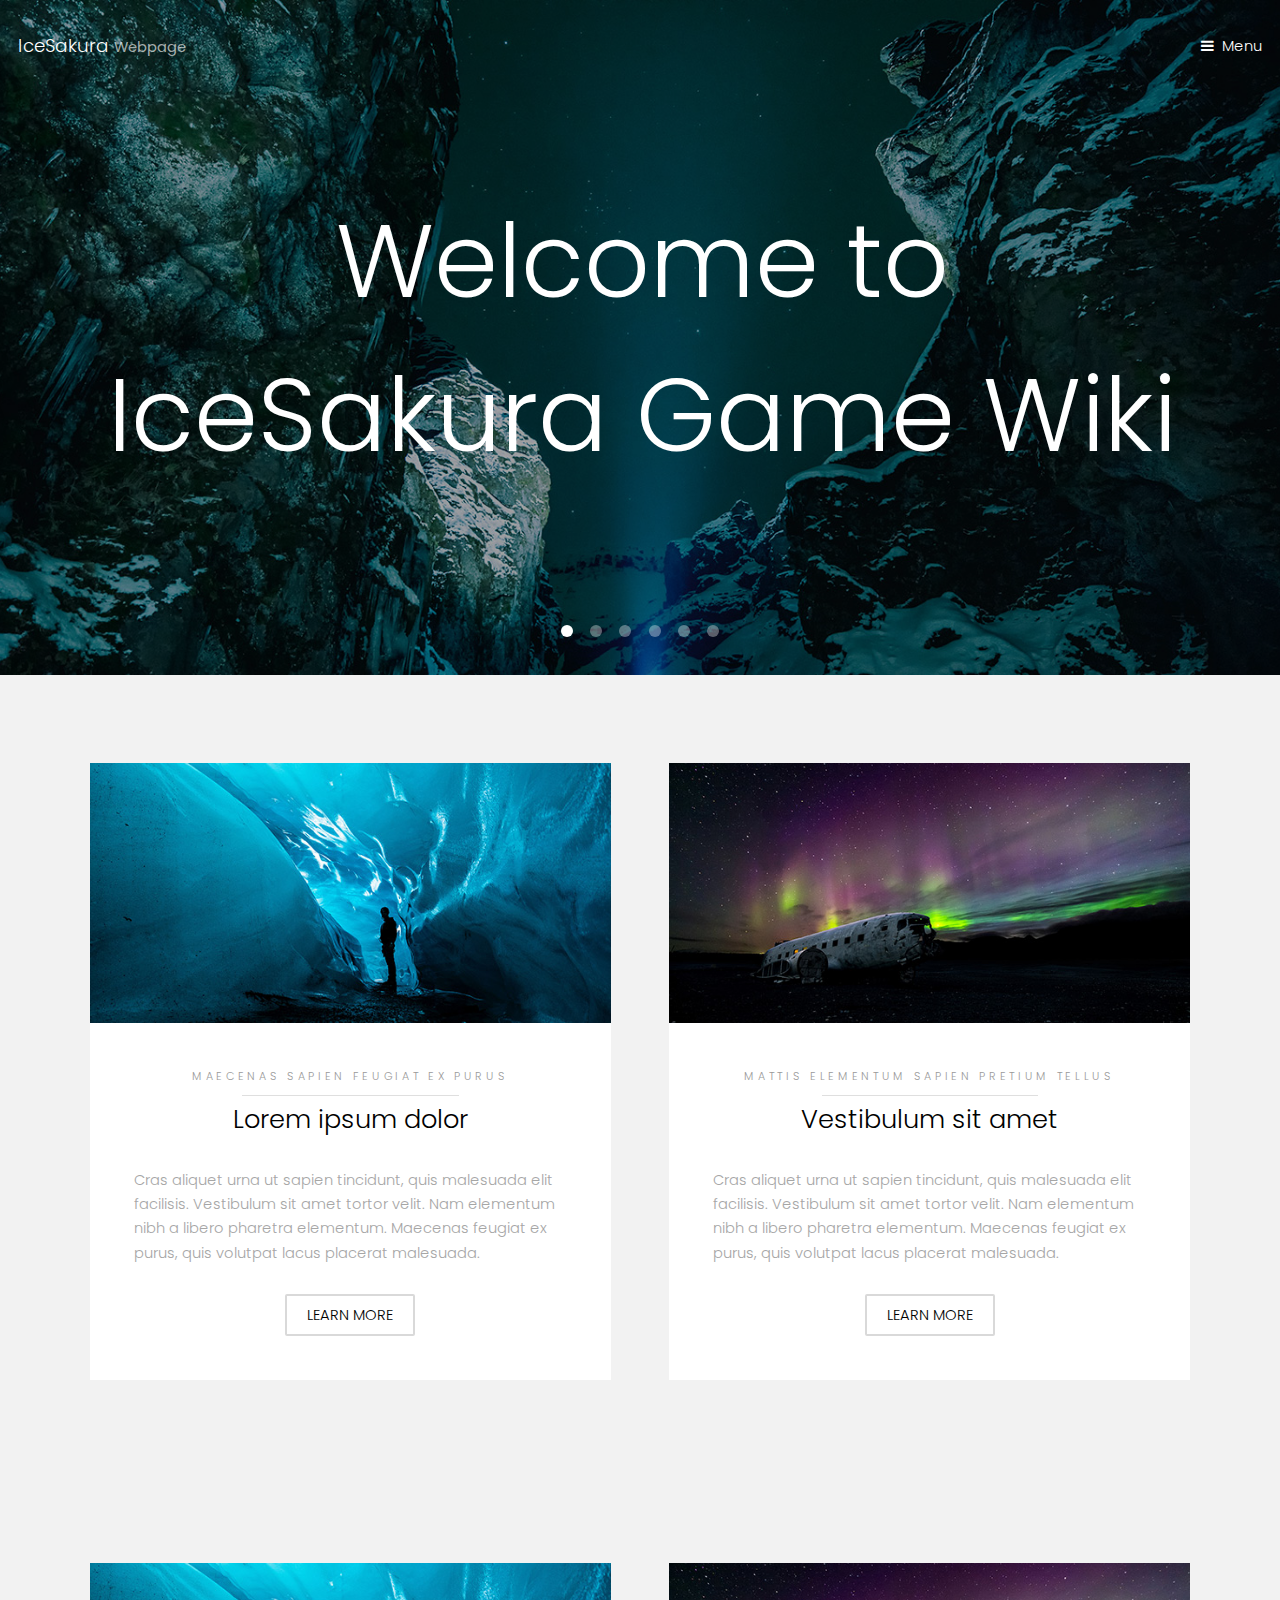
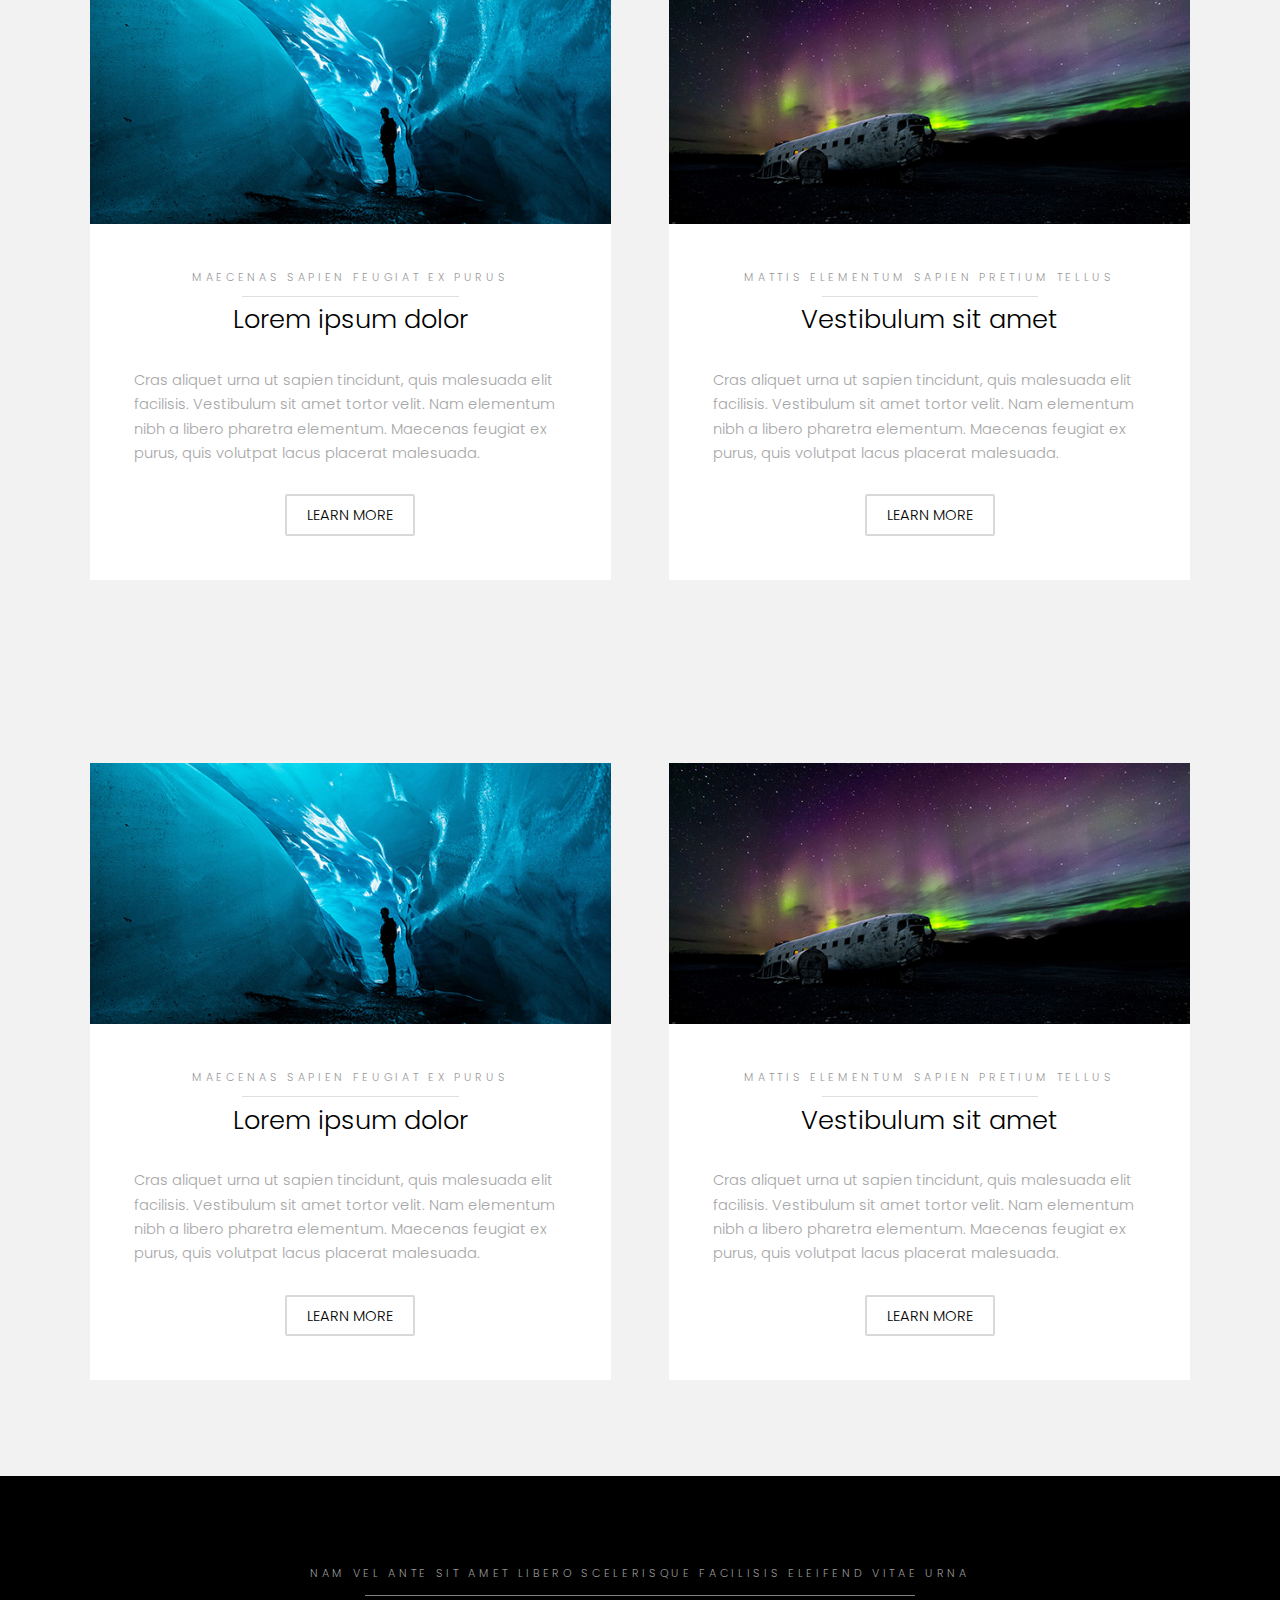
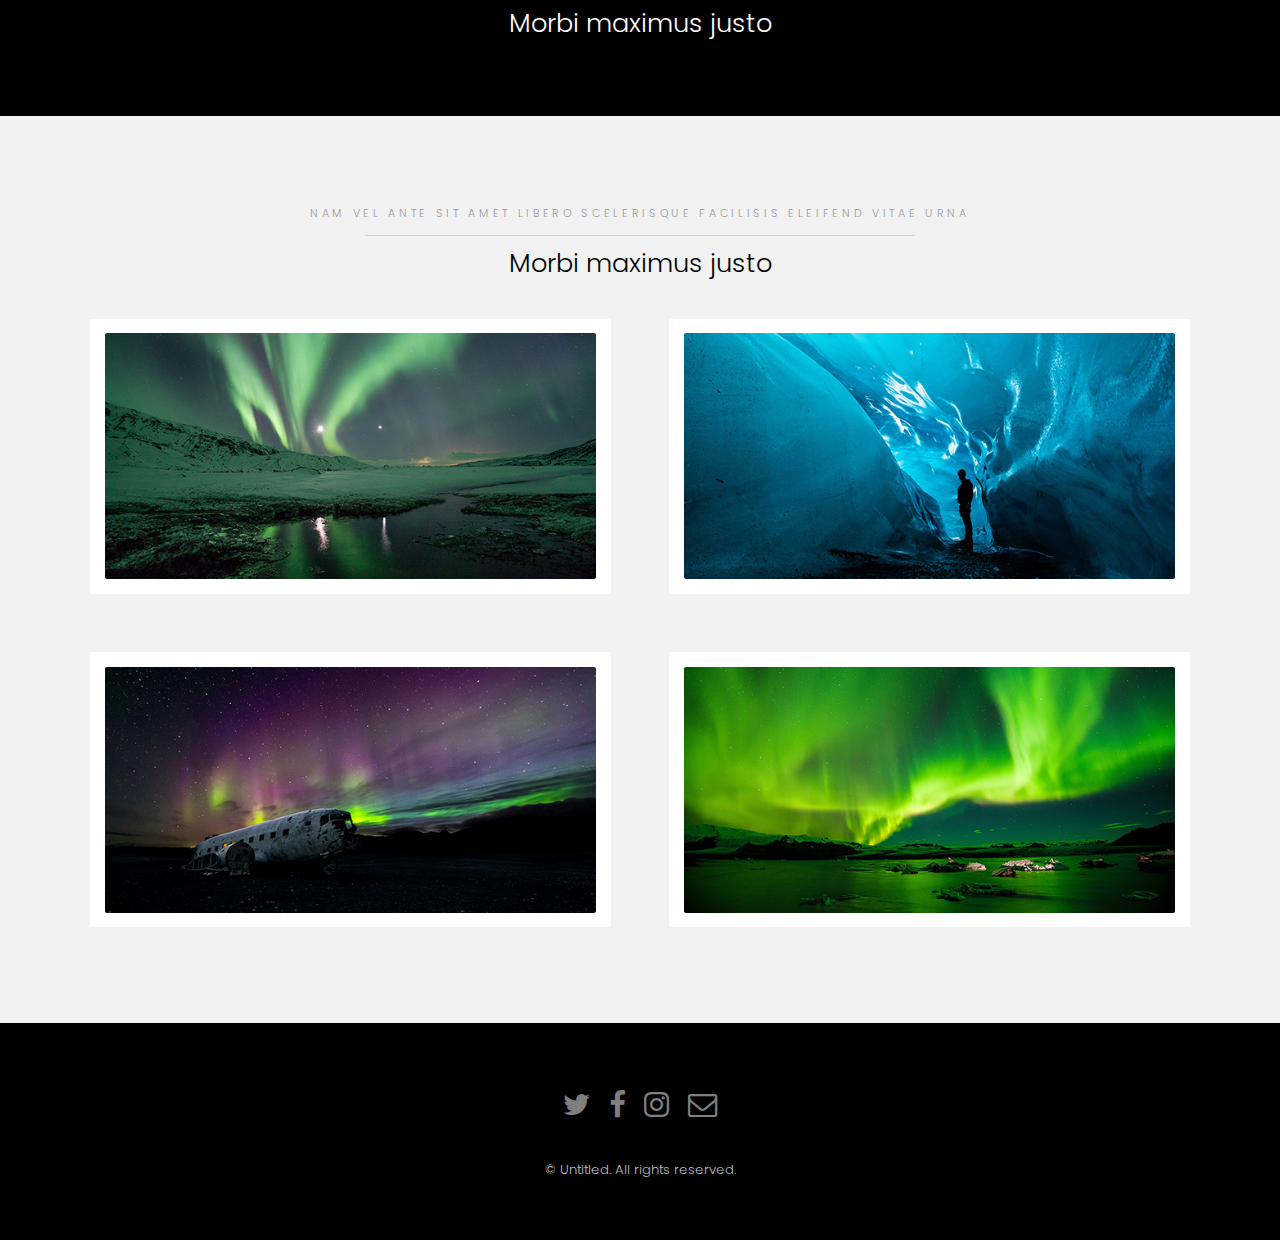
==== index.html @ 9ffe0058 "Add files via upload" ====
<!DOCTYPE HTML>
<!--
	Hielo by TEMPLATED
	templated.co @templatedco
	Released for free under the Creative Commons Attribution 3.0 license (templated.co/license)
-->
<html>
	<head>
		<title>IceSakura Webpage</title>
		<meta charset="utf-8" />
		<meta name="viewport" content="width=device-width, initial-scale=1" />
		<link rel="stylesheet" href="assets/css/main.css" />
	</head>
	<body>

		<!-- Header -->
			<header id="header" class="alt">
				<div class="logo"><a href="index.html">IceSakura <span>Webpage</span></a></div>
				<a href="#menu">Menu</a>
			</header>

		<!-- Nav -->
			<nav id="menu">
				<ul class="links">
					<li><a href="index.html">Home</a></li>
					<li><a href="generic.html">Generic</a></li>
					<li><a href="elements.html">Elements</a></li>
				</ul>
			</nav>

		<!-- Banner -->
			<section class="banner full">
				<article>
					<img src="images/slide01.jpg" alt="" />
					<div class="inner">
						<header>
							<!-- <p>A free responsive web site template by <a href="https://templated.co">TEMPLATED</a></p> -->
							<h2>Welcome to </br>IceSakura Game Wiki</h2>
						</header>
					</div>
				</article>

				<article>
					<img src="images/slide01.jpg" alt="" />
					<div class="inner">
						<header>
							<!-- <p>A free responsive web site template by <a href="https://templated.co">TEMPLATED</a></p> -->
							<h2>Welcome to </br>IceSakura Game Wiki</h2>
						</header>
					</div>
				</article>
				
				<article>
					<img src="images/slide02.jpg" alt="" />
					<div class="inner">
						<header>
							<!-- <p>A free responsive web site template by <a href="https://templated.co">TEMPLATED</a></p> -->
							<h2>Welcome to </br>IceSakura Game Wiki</h2>
						</header>
					</div>
				</article>
				<article>
					<img src="images/slide03.jpg"  alt="" />
					<div class="inner">
						<header>
							<!-- <p>A free responsive web site template by <a href="https://templated.co">TEMPLATED</a></p> -->
							<h2>Welcome to </br>IceSakura Game Wiki</h2>
						</header>
					</div>
				</article>
				<article>
					<img src="images/slide04.jpg"  alt="" />
					<div class="inner">
						<header>
							<!-- <p>A free responsive web site template by <a href="https://templated.co">TEMPLATED</a></p> -->
							<h2>Welcome to </br>IceSakura Game Wiki</h2>
						</header>
					</div>
				</article>
				<article>
					<img src="images/slide05.jpg"  alt="" />
					<div class="inner">
						<header>
							<!-- <p>A free responsive web site template by <a href="https://templated.co">TEMPLATED</a></p> -->
							<h2>Welcome to </br>IceSakura Game Wiki</h2>
						</header>
					</div>
				</article>
			</section>

		<!-- One -->
			<section id="one" class="wrapper style2">
				<div class="inner">
					<div class="grid-style">

						<div>
							<div class="box">
								<div class="image fit">
									<img src="images/pic02.jpg" alt="" />
								</div>
								<div class="content">
									<header class="align-center">
										<p>maecenas sapien feugiat ex purus</p>
										<h2>Lorem ipsum dolor</h2>
									</header>
									<p> Cras aliquet urna ut sapien tincidunt, quis malesuada elit facilisis. Vestibulum sit amet tortor velit. Nam elementum nibh a libero pharetra elementum. Maecenas feugiat ex purus, quis volutpat lacus placerat malesuada.</p>
									<footer class="align-center">
										<a href="#" class="button alt">Learn More</a>
									</footer>
								</div>
							</div>
						</div>

						<div>
							<div class="box">
								<div class="image fit">
									<img src="images/pic03.jpg" alt="" />
								</div>
								<div class="content">
									<header class="align-center">
										<p>mattis elementum sapien pretium tellus</p>
										<h2>Vestibulum sit amet</h2>
									</header>
									<p> Cras aliquet urna ut sapien tincidunt, quis malesuada elit facilisis. Vestibulum sit amet tortor velit. Nam elementum nibh a libero pharetra elementum. Maecenas feugiat ex purus, quis volutpat lacus placerat malesuada.</p>
									<footer class="align-center">
										<a href="#" class="button alt">Learn More</a>
									</footer>
								</div>
							</div>
						</div>

					</div>
				</div>
			</section>

			<section id="one" class="wrapper style2">
				<div class="inner">
					<div class="grid-style">

						<div>
							<div class="box">
								<div class="image fit">
									<img src="images/pic02.jpg" alt="" />
								</div>
								<div class="content">
									<header class="align-center">
										<p>maecenas sapien feugiat ex purus</p>
										<h2>Lorem ipsum dolor</h2>
									</header>
									<p> Cras aliquet urna ut sapien tincidunt, quis malesuada elit facilisis. Vestibulum sit amet tortor velit. Nam elementum nibh a libero pharetra elementum. Maecenas feugiat ex purus, quis volutpat lacus placerat malesuada.</p>
									<footer class="align-center">
										<a href="#" class="button alt">Learn More</a>
									</footer>
								</div>
							</div>
						</div>

						<div>
							<div class="box">
								<div class="image fit">
									<img src="images/pic03.jpg" alt="" />
								</div>
								<div class="content">
									<header class="align-center">
										<p>mattis elementum sapien pretium tellus</p>
										<h2>Vestibulum sit amet</h2>
									</header>
									<p> Cras aliquet urna ut sapien tincidunt, quis malesuada elit facilisis. Vestibulum sit amet tortor velit. Nam elementum nibh a libero pharetra elementum. Maecenas feugiat ex purus, quis volutpat lacus placerat malesuada.</p>
									<footer class="align-center">
										<a href="#" class="button alt">Learn More</a>
									</footer>
								</div>
							</div>
						</div>

					</div>
				</div>
			</section>

			<section id="one" class="wrapper style2">
				<div class="inner">
					<div class="grid-style">

						<div>
							<div class="box">
								<div class="image fit">
									<img src="images/pic02.jpg" alt="" />
								</div>
								<div class="content">
									<header class="align-center">
										<p>maecenas sapien feugiat ex purus</p>
										<h2>Lorem ipsum dolor</h2>
									</header>
									<p> Cras aliquet urna ut sapien tincidunt, quis malesuada elit facilisis. Vestibulum sit amet tortor velit. Nam elementum nibh a libero pharetra elementum. Maecenas feugiat ex purus, quis volutpat lacus placerat malesuada.</p>
									<footer class="align-center">
										<a href="#" class="button alt">Learn More</a>
									</footer>
								</div>
							</div>
						</div>

						<div>
							<div class="box">
								<div class="image fit">
									<img src="images/pic03.jpg" alt="" />
								</div>
								<div class="content">
									<header class="align-center">
										<p>mattis elementum sapien pretium tellus</p>
										<h2>Vestibulum sit amet</h2>
									</header>
									<p> Cras aliquet urna ut sapien tincidunt, quis malesuada elit facilisis. Vestibulum sit amet tortor velit. Nam elementum nibh a libero pharetra elementum. Maecenas feugiat ex purus, quis volutpat lacus placerat malesuada.</p>
									<footer class="align-center">
										<a href="#" class="button alt">Learn More</a>
									</footer>
								</div>
							</div>
						</div>

					</div>
				</div>
			</section>

		<!-- Two -->
			<section id="two" class="wrapper style3">
				<div class="inner">
					<header class="align-center">
						<p>Nam vel ante sit amet libero scelerisque facilisis eleifend vitae urna</p>
						<h2>Morbi maximus justo</h2>
					</header>
				</div>
			</section>

		<!-- Three -->
			<section id="three" class="wrapper style2">
				<div class="inner">
					<header class="align-center">
						<p class="special">Nam vel ante sit amet libero scelerisque facilisis eleifend vitae urna</p>
						<h2>Morbi maximus justo</h2>
					</header>
					<div class="gallery">
						<div>
							<div class="image fit">
								<a href="#"><img src="images/pic01.jpg" alt="" /></a>
							</div>
						</div>
						<div>
							<div class="image fit">
								<a href="#"><img src="images/pic02.jpg" alt="" /></a>
							</div>
						</div>
						<div>
							<div class="image fit">
								<a href="#"><img src="images/pic03.jpg" alt="" /></a>
							</div>
						</div>
						<div>
							<div class="image fit">
								<a href="#"><img src="images/pic04.jpg" alt="" /></a>
							</div>
						</div>
					</div>
				</div>
			</section>


		<!-- Footer -->
			<footer id="footer">
				<div class="container">
					<ul class="icons">
						<li><a href="#" class="icon fa-twitter"><span class="label">Twitter</span></a></li>
						<li><a href="#" class="icon fa-facebook"><span class="label">Facebook</span></a></li>
						<li><a href="#" class="icon fa-instagram"><span class="label">Instagram</span></a></li>
						<li><a href="#" class="icon fa-envelope-o"><span class="label">Email</span></a></li>
					</ul>
				</div>
				<div class="copyright">
					&copy; Untitled. All rights reserved.
				</div>
			</footer>

		<!-- Scripts -->
			<script src="assets/js/jquery.min.js"></script>
			<script src="assets/js/jquery.scrollex.min.js"></script>
			<script src="assets/js/skel.min.js"></script>
			<script src="assets/js/util.js"></script>
			<script src="assets/js/main.js"></script>

	</body>
</html>
---- assets/css/main.css ----
@charset "UTF-8";
@import url(font-awesome.min.css);
@import url("https://fonts.googleapis.com/css?family=Poppins:300,400,500,600,700");

/*
	Hielo by TEMPLATED
	templated.co @templatedco
	Released for free under the Creative Commons Attribution 3.0 license (templated.co/license)
*/

/* Reset */

	html, body, div, span, applet, object, iframe, h1, h2, h3, h4, h5, h6, p, blockquote, pre, a, abbr, acronym, address, big, cite, code, del, dfn, em, img, ins, kbd, q, s, samp, small, strike, strong, sub, sup, tt, var, b, u, i, center, dl, dt, dd, ol, ul, li, fieldset, form, label, legend, table, caption, tbody, tfoot, thead, tr, th, td, article, aside, canvas, details, embed, figure, figcaption, footer, header, hgroup, menu, nav, output, ruby, section, summary, time, mark, audio, video {
		margin: 0;
		padding: 0;
		border: 0;
		font-size: 100%;
		font: inherit;
		vertical-align: baseline;
	
	}



	article, aside, details, figcaption, figure, footer, header, hgroup, menu, nav, section {
		display: block;
	}

	body {
		line-height: 1;
	}

	ol, ul {
		list-style: none;
	}

	blockquote, q {
		quotes: none;
	}

	blockquote:before, blockquote:after, q:before, q:after {
		content: '';
		content: none;
	}

	table {
		border-collapse: collapse;
		border-spacing: 0;
	}

	body {
		-webkit-text-size-adjust: none;
	}

/* Box Model */

	*, *:before, *:after {
		-moz-box-sizing: border-box;
		-webkit-box-sizing: border-box;
		box-sizing: border-box;
	}

/* Containers */

	.container {
		margin-left: auto;
		margin-right: auto;
	}

	.container.\31 25\25 {
		width: 100%;
		max-width: 100rem;
		min-width: 80rem;
	}

	.container.\37 5\25 {
		width: 60rem;
	}

	.container.\35 0\25 {
		width: 40rem;
	}

	.container.\32 5\25 {
		width: 20rem;
	}

	.container {
		width: 80rem;
	}

	@media screen and (max-width: 1680px) {

		.container.\31 25\25 {
			width: 100%;
			max-width: 100rem;
			min-width: 80rem;
		}

		.container.\37 5\25 {
			width: 60rem;
		}

		.container.\35 0\25 {
			width: 40rem;
		}

		.container.\32 5\25 {
			width: 20rem;
		}

		.container {
			width: 80rem;
		}

	}

	@media screen and (max-width: 1280px) {

		.container.\31 25\25 {
			width: 100%;
			max-width: 81.25rem;
			min-width: 65rem;
		}

		.container.\37 5\25 {
			width: 48.75rem;
		}

		.container.\35 0\25 {
			width: 32.5rem;
		}

		.container.\32 5\25 {
			width: 16.25rem;
		}

		.container {
			width: 65rem;
		}

	}

	@media screen and (max-width: 980px) {

		.container.\31 25\25 {
			width: 100%;
			max-width: 112.5%;
			min-width: 90%;
		}

		.container.\37 5\25 {
			width: 67.5%;
		}

		.container.\35 0\25 {
			width: 45%;
		}

		.container.\32 5\25 {
			width: 22.5%;
		}

		.container {
			width: 90%;
		}

	}

	@media screen and (max-width: 736px) {

		.container.\31 25\25 {
			width: 100%;
			max-width: 112.5%;
			min-width: 90%;
		}

		.container.\37 5\25 {
			width: 67.5%;
		}

		.container.\35 0\25 {
			width: 45%;
		}

		.container.\32 5\25 {
			width: 22.5%;
		}

		.container {
			width: 90% !important;
		}

	}

	@media screen and (max-width: 480px) {

		.container.\31 25\25 {
			width: 100%;
			max-width: 112.5%;
			min-width: 90%;
		}

		.container.\37 5\25 {
			width: 67.5%;
		}

		.container.\35 0\25 {
			width: 45%;
		}

		.container.\32 5\25 {
			width: 22.5%;
		}

		.container {
			width: 90% !important;
		}

	}

/* Grid */

	.row {
		border-bottom: solid 1px transparent;
		-moz-box-sizing: border-box;
		-webkit-box-sizing: border-box;
		box-sizing: border-box;
	}

	.row > * {
		float: left;
		-moz-box-sizing: border-box;
		-webkit-box-sizing: border-box;
		box-sizing: border-box;
	}

	.row:after, .row:before {
		content: '';
		display: block;
		clear: both;
		height: 0;
	}

	.row.uniform > * > :first-child {
		margin-top: 0;
	}

	.row.uniform > * > :last-child {
		margin-bottom: 0;
	}

	.row.\30 \25 > * {
		padding: 0 0 0 0rem;
	}

	.row.\30 \25 {
		margin: 0 0 -1px 0rem;
	}

	.row.uniform.\30 \25 > * {
		padding: 0rem 0 0 0rem;
	}

	.row.uniform.\30 \25 {
		margin: 0rem 0 -1px 0rem;
	}

	.row > * {
		padding: 0 0 0 2rem;
	}

	.row {
		margin: 0 0 -1px -2rem;
	}

	.row.uniform > * {
		padding: 2rem 0 0 2rem;
	}

	.row.uniform {
		margin: -2rem 0 -1px -2rem;
	}

	.row.\32 00\25 > * {
		padding: 0 0 0 4rem;
	}

	.row.\32 00\25 {
		margin: 0 0 -1px -4rem;
	}

	.row.uniform.\32 00\25 > * {
		padding: 4rem 0 0 4rem;
	}

	.row.uniform.\32 00\25 {
		margin: -4rem 0 -1px -4rem;
	}

	.row.\31 50\25 > * {
		padding: 0 0 0 3rem;
	}

	.row.\31 50\25 {
		margin: 0 0 -1px -3rem;
	}

	.row.uniform.\31 50\25 > * {
		padding: 3rem 0 0 3rem;
	}

	.row.uniform.\31 50\25 {
		margin: -3rem 0 -1px -3rem;
	}

	.row.\35 0\25 > * {
		padding: 0 0 0 1rem;
	}

	.row.\35 0\25 {
		margin: 0 0 -1px -1rem;
	}

	.row.uniform.\35 0\25 > * {
		padding: 1rem 0 0 1rem;
	}

	.row.uniform.\35 0\25 {
		margin: -1rem 0 -1px -1rem;
	}

	.row.\32 5\25 > * {
		padding: 0 0 0 0.5rem;
	}

	.row.\32 5\25 {
		margin: 0 0 -1px -0.5rem;
	}

	.row.uniform.\32 5\25 > * {
		padding: 0.5rem 0 0 0.5rem;
	}

	.row.uniform.\32 5\25 {
		margin: -0.5rem 0 -1px -0.5rem;
	}

	.\31 2u, .\31 2u\24 {
		width: 100%;
		clear: none;
		margin-left: 0;
	}

	.\31 1u, .\31 1u\24 {
		width: 91.6666666667%;
		clear: none;
		margin-left: 0;
	}

	.\31 0u, .\31 0u\24 {
		width: 83.3333333333%;
		clear: none;
		margin-left: 0;
	}

	.\39 u, .\39 u\24 {
		width: 75%;
		clear: none;
		margin-left: 0;
	}

	.\38 u, .\38 u\24 {
		width: 66.6666666667%;
		clear: none;
		margin-left: 0;
	}

	.\37 u, .\37 u\24 {
		width: 58.3333333333%;
		clear: none;
		margin-left: 0;
	}

	.\36 u, .\36 u\24 {
		width: 50%;
		clear: none;
		margin-left: 0;
	}

	.\35 u, .\35 u\24 {
		width: 41.6666666667%;
		clear: none;
		margin-left: 0;
	}

	.\34 u, .\34 u\24 {
		width: 33.3333333333%;
		clear: none;
		margin-left: 0;
	}

	.\33 u, .\33 u\24 {
		width: 25%;
		clear: none;
		margin-left: 0;
	}

	.\32 u, .\32 u\24 {
		width: 16.6666666667%;
		clear: none;
		margin-left: 0;
	}

	.\31 u, .\31 u\24 {
		width: 8.3333333333%;
		clear: none;
		margin-left: 0;
	}

	.\31 2u\24 + *,
	.\31 1u\24 + *,
	.\31 0u\24 + *,
	.\39 u\24 + *,
	.\38 u\24 + *,
	.\37 u\24 + *,
	.\36 u\24 + *,
	.\35 u\24 + *,
	.\34 u\24 + *,
	.\33 u\24 + *,
	.\32 u\24 + *,
	.\31 u\24 + * {
		clear: left;
	}

	.\-11u {
		margin-left: 91.66667%;
	}

	.\-10u {
		margin-left: 83.33333%;
	}

	.\-9u {
		margin-left: 75%;
	}

	.\-8u {
		margin-left: 66.66667%;
	}

	.\-7u {
		margin-left: 58.33333%;
	}

	.\-6u {
		margin-left: 50%;
	}

	.\-5u {
		margin-left: 41.66667%;
	}

	.\-4u {
		margin-left: 33.33333%;
	}

	.\-3u {
		margin-left: 25%;
	}

	.\-2u {
		margin-left: 16.66667%;
	}

	.\-1u {
		margin-left: 8.33333%;
	}

	@media screen and (max-width: 1680px) {

		.row > * {
			padding: 0 0 0 2rem;
		}

		.row {
			margin: 0 0 -1px -2rem;
		}

		.row.uniform > * {
			padding: 2rem 0 0 2rem;
		}

		.row.uniform {
			margin: -2rem 0 -1px -2rem;
		}

		.row.\32 00\25 > * {
			padding: 0 0 0 4rem;
		}

		.row.\32 00\25 {
			margin: 0 0 -1px -4rem;
		}

		.row.uniform.\32 00\25 > * {
			padding: 4rem 0 0 4rem;
		}

		.row.uniform.\32 00\25 {
			margin: -4rem 0 -1px -4rem;
		}

		.row.\31 50\25 > * {
			padding: 0 0 0 3rem;
		}

		.row.\31 50\25 {
			margin: 0 0 -1px -3rem;
		}

		.row.uniform.\31 50\25 > * {
			padding: 3rem 0 0 3rem;
		}

		.row.uniform.\31 50\25 {
			margin: -3rem 0 -1px -3rem;
		}

		.row.\35 0\25 > * {
			padding: 0 0 0 1rem;
		}

		.row.\35 0\25 {
			margin: 0 0 -1px -1rem;
		}

		.row.uniform.\35 0\25 > * {
			padding: 1rem 0 0 1rem;
		}

		.row.uniform.\35 0\25 {
			margin: -1rem 0 -1px -1rem;
		}

		.row.\32 5\25 > * {
			padding: 0 0 0 0.5rem;
		}

		.row.\32 5\25 {
			margin: 0 0 -1px -0.5rem;
		}

		.row.uniform.\32 5\25 > * {
			padding: 0.5rem 0 0 0.5rem;
		}

		.row.uniform.\32 5\25 {
			margin: -0.5rem 0 -1px -0.5rem;
		}

		.\31 2u\28xlarge\29, .\31 2u\24\28xlarge\29 {
			width: 100%;
			clear: none;
			margin-left: 0;
		}

		.\31 1u\28xlarge\29, .\31 1u\24\28xlarge\29 {
			width: 91.6666666667%;
			clear: none;
			margin-left: 0;
		}

		.\31 0u\28xlarge\29, .\31 0u\24\28xlarge\29 {
			width: 83.3333333333%;
			clear: none;
			margin-left: 0;
		}

		.\39 u\28xlarge\29, .\39 u\24\28xlarge\29 {
			width: 75%;
			clear: none;
			margin-left: 0;
		}

		.\38 u\28xlarge\29, .\38 u\24\28xlarge\29 {
			width: 66.6666666667%;
			clear: none;
			margin-left: 0;
		}

		.\37 u\28xlarge\29, .\37 u\24\28xlarge\29 {
			width: 58.3333333333%;
			clear: none;
			margin-left: 0;
		}

		.\36 u\28xlarge\29, .\36 u\24\28xlarge\29 {
			width: 50%;
			clear: none;
			margin-left: 0;
		}

		.\35 u\28xlarge\29, .\35 u\24\28xlarge\29 {
			width: 41.6666666667%;
			clear: none;
			margin-left: 0;
		}

		.\34 u\28xlarge\29, .\34 u\24\28xlarge\29 {
			width: 33.3333333333%;
			clear: none;
			margin-left: 0;
		}

		.\33 u\28xlarge\29, .\33 u\24\28xlarge\29 {
			width: 25%;
			clear: none;
			margin-left: 0;
		}

		.\32 u\28xlarge\29, .\32 u\24\28xlarge\29 {
			width: 16.6666666667%;
			clear: none;
			margin-left: 0;
		}

		.\31 u\28xlarge\29, .\31 u\24\28xlarge\29 {
			width: 8.3333333333%;
			clear: none;
			margin-left: 0;
		}

		.\31 2u\24\28xlarge\29 + *,
		.\31 1u\24\28xlarge\29 + *,
		.\31 0u\24\28xlarge\29 + *,
		.\39 u\24\28xlarge\29 + *,
		.\38 u\24\28xlarge\29 + *,
		.\37 u\24\28xlarge\29 + *,
		.\36 u\24\28xlarge\29 + *,
		.\35 u\24\28xlarge\29 + *,
		.\34 u\24\28xlarge\29 + *,
		.\33 u\24\28xlarge\29 + *,
		.\32 u\24\28xlarge\29 + *,
		.\31 u\24\28xlarge\29 + * {
			clear: left;
		}

		.\-11u\28xlarge\29 {
			margin-left: 91.66667%;
		}

		.\-10u\28xlarge\29 {
			margin-left: 83.33333%;
		}

		.\-9u\28xlarge\29 {
			margin-left: 75%;
		}

		.\-8u\28xlarge\29 {
			margin-left: 66.66667%;
		}

		.\-7u\28xlarge\29 {
			margin-left: 58.33333%;
		}

		.\-6u\28xlarge\29 {
			margin-left: 50%;
		}

		.\-5u\28xlarge\29 {
			margin-left: 41.66667%;
		}

		.\-4u\28xlarge\29 {
			margin-left: 33.33333%;
		}

		.\-3u\28xlarge\29 {
			margin-left: 25%;
		}

		.\-2u\28xlarge\29 {
			margin-left: 16.66667%;
		}

		.\-1u\28xlarge\29 {
			margin-left: 8.33333%;
		}

	}

	@media screen and (max-width: 1280px) {

		.row > * {
			padding: 0 0 0 1.5rem;
		}

		.row {
			margin: 0 0 -1px -1.5rem;
		}

		.row.uniform > * {
			padding: 1.5rem 0 0 1.5rem;
		}

		.row.uniform {
			margin: -1.5rem 0 -1px -1.5rem;
		}

		.row.\32 00\25 > * {
			padding: 0 0 0 3rem;
		}

		.row.\32 00\25 {
			margin: 0 0 -1px -3rem;
		}

		.row.uniform.\32 00\25 > * {
			padding: 3rem 0 0 3rem;
		}

		.row.uniform.\32 00\25 {
			margin: -3rem 0 -1px -3rem;
		}

		.row.\31 50\25 > * {
			padding: 0 0 0 2.25rem;
		}

		.row.\31 50\25 {
			margin: 0 0 -1px -2.25rem;
		}

		.row.uniform.\31 50\25 > * {
			padding: 2.25rem 0 0 2.25rem;
		}

		.row.uniform.\31 50\25 {
			margin: -2.25rem 0 -1px -2.25rem;
		}

		.row.\35 0\25 > * {
			padding: 0 0 0 0.75rem;
		}

		.row.\35 0\25 {
			margin: 0 0 -1px -0.75rem;
		}

		.row.uniform.\35 0\25 > * {
			padding: 0.75rem 0 0 0.75rem;
		}

		.row.uniform.\35 0\25 {
			margin: -0.75rem 0 -1px -0.75rem;
		}

		.row.\32 5\25 > * {
			padding: 0 0 0 0.375rem;
		}

		.row.\32 5\25 {
			margin: 0 0 -1px -0.375rem;
		}

		.row.uniform.\32 5\25 > * {
			padding: 0.375rem 0 0 0.375rem;
		}

		.row.uniform.\32 5\25 {
			margin: -0.375rem 0 -1px -0.375rem;
		}

		.\31 2u\28large\29, .\31 2u\24\28large\29 {
			width: 100%;
			clear: none;
			margin-left: 0;
		}

		.\31 1u\28large\29, .\31 1u\24\28large\29 {
			width: 91.6666666667%;
			clear: none;
			margin-left: 0;
		}

		.\31 0u\28large\29, .\31 0u\24\28large\29 {
			width: 83.3333333333%;
			clear: none;
			margin-left: 0;
		}

		.\39 u\28large\29, .\39 u\24\28large\29 {
			width: 75%;
			clear: none;
			margin-left: 0;
		}

		.\38 u\28large\29, .\38 u\24\28large\29 {
			width: 66.6666666667%;
			clear: none;
			margin-left: 0;
		}

		.\37 u\28large\29, .\37 u\24\28large\29 {
			width: 58.3333333333%;
			clear: none;
			margin-left: 0;
		}

		.\36 u\28large\29, .\36 u\24\28large\29 {
			width: 50%;
			clear: none;
			margin-left: 0;
		}

		.\35 u\28large\29, .\35 u\24\28large\29 {
			width: 41.6666666667%;
			clear: none;
			margin-left: 0;
		}

		.\34 u\28large\29, .\34 u\24\28large\29 {
			width: 33.3333333333%;
			clear: none;
			margin-left: 0;
		}

		.\33 u\28large\29, .\33 u\24\28large\29 {
			width: 25%;
			clear: none;
			margin-left: 0;
		}

		.\32 u\28large\29, .\32 u\24\28large\29 {
			width: 16.6666666667%;
			clear: none;
			margin-left: 0;
		}

		.\31 u\28large\29, .\31 u\24\28large\29 {
			width: 8.3333333333%;
			clear: none;
			margin-left: 0;
		}

		.\31 2u\24\28large\29 + *,
		.\31 1u\24\28large\29 + *,
		.\31 0u\24\28large\29 + *,
		.\39 u\24\28large\29 + *,
		.\38 u\24\28large\29 + *,
		.\37 u\24\28large\29 + *,
		.\36 u\24\28large\29 + *,
		.\35 u\24\28large\29 + *,
		.\34 u\24\28large\29 + *,
		.\33 u\24\28large\29 + *,
		.\32 u\24\28large\29 + *,
		.\31 u\24\28large\29 + * {
			clear: left;
		}

		.\-11u\28large\29 {
			margin-left: 91.66667%;
		}

		.\-10u\28large\29 {
			margin-left: 83.33333%;
		}

		.\-9u\28large\29 {
			margin-left: 75%;
		}

		.\-8u\28large\29 {
			margin-left: 66.66667%;
		}

		.\-7u\28large\29 {
			margin-left: 58.33333%;
		}

		.\-6u\28large\29 {
			margin-left: 50%;
		}

		.\-5u\28large\29 {
			margin-left: 41.66667%;
		}

		.\-4u\28large\29 {
			margin-left: 33.33333%;
		}

		.\-3u\28large\29 {
			margin-left: 25%;
		}

		.\-2u\28large\29 {
			margin-left: 16.66667%;
		}

		.\-1u\28large\29 {
			margin-left: 8.33333%;
		}

	}

	@media screen and (max-width: 980px) {

		.row > * {
			padding: 0 0 0 1.5rem;
		}

		.row {
			margin: 0 0 -1px -1.5rem;
		}

		.row.uniform > * {
			padding: 1.5rem 0 0 1.5rem;
		}

		.row.uniform {
			margin: -1.5rem 0 -1px -1.5rem;
		}

		.row.\32 00\25 > * {
			padding: 0 0 0 3rem;
		}

		.row.\32 00\25 {
			margin: 0 0 -1px -3rem;
		}

		.row.uniform.\32 00\25 > * {
			padding: 3rem 0 0 3rem;
		}

		.row.uniform.\32 00\25 {
			margin: -3rem 0 -1px -3rem;
		}

		.row.\31 50\25 > * {
			padding: 0 0 0 2.25rem;
		}

		.row.\31 50\25 {
			margin: 0 0 -1px -2.25rem;
		}

		.row.uniform.\31 50\25 > * {
			padding: 2.25rem 0 0 2.25rem;
		}

		.row.uniform.\31 50\25 {
			margin: -2.25rem 0 -1px -2.25rem;
		}

		.row.\35 0\25 > * {
			padding: 0 0 0 0.75rem;
		}

		.row.\35 0\25 {
			margin: 0 0 -1px -0.75rem;
		}

		.row.uniform.\35 0\25 > * {
			padding: 0.75rem 0 0 0.75rem;
		}

		.row.uniform.\35 0\25 {
			margin: -0.75rem 0 -1px -0.75rem;
		}

		.row.\32 5\25 > * {
			padding: 0 0 0 0.375rem;
		}

		.row.\32 5\25 {
			margin: 0 0 -1px -0.375rem;
		}

		.row.uniform.\32 5\25 > * {
			padding: 0.375rem 0 0 0.375rem;
		}

		.row.uniform.\32 5\25 {
			margin: -0.375rem 0 -1px -0.375rem;
		}

		.\31 2u\28medium\29, .\31 2u\24\28medium\29 {
			width: 100%;
			clear: none;
			margin-left: 0;
		}

		.\31 1u\28medium\29, .\31 1u\24\28medium\29 {
			width: 91.6666666667%;
			clear: none;
			margin-left: 0;
		}

		.\31 0u\28medium\29, .\31 0u\24\28medium\29 {
			width: 83.3333333333%;
			clear: none;
			margin-left: 0;
		}

		.\39 u\28medium\29, .\39 u\24\28medium\29 {
			width: 75%;
			clear: none;
			margin-left: 0;
		}

		.\38 u\28medium\29, .\38 u\24\28medium\29 {
			width: 66.6666666667%;
			clear: none;
			margin-left: 0;
		}

		.\37 u\28medium\29, .\37 u\24\28medium\29 {
			width: 58.3333333333%;
			clear: none;
			margin-left: 0;
		}

		.\36 u\28medium\29, .\36 u\24\28medium\29 {
			width: 50%;
			clear: none;
			margin-left: 0;
		}

		.\35 u\28medium\29, .\35 u\24\28medium\29 {
			width: 41.6666666667%;
			clear: none;
			margin-left: 0;
		}

		.\34 u\28medium\29, .\34 u\24\28medium\29 {
			width: 33.3333333333%;
			clear: none;
			margin-left: 0;
		}

		.\33 u\28medium\29, .\33 u\24\28medium\29 {
			width: 25%;
			clear: none;
			margin-left: 0;
		}

		.\32 u\28medium\29, .\32 u\24\28medium\29 {
			width: 16.6666666667%;
			clear: none;
			margin-left: 0;
		}

		.\31 u\28medium\29, .\31 u\24\28medium\29 {
			width: 8.3333333333%;
			clear: none;
			margin-left: 0;
		}

		.\31 2u\24\28medium\29 + *,
		.\31 1u\24\28medium\29 + *,
		.\31 0u\24\28medium\29 + *,
		.\39 u\24\28medium\29 + *,
		.\38 u\24\28medium\29 + *,
		.\37 u\24\28medium\29 + *,
		.\36 u\24\28medium\29 + *,
		.\35 u\24\28medium\29 + *,
		.\34 u\24\28medium\29 + *,
		.\33 u\24\28medium\29 + *,
		.\32 u\24\28medium\29 + *,
		.\31 u\24\28medium\29 + * {
			clear: left;
		}

		.\-11u\28medium\29 {
			margin-left: 91.66667%;
		}

		.\-10u\28medium\29 {
			margin-left: 83.33333%;
		}

		.\-9u\28medium\29 {
			margin-left: 75%;
		}

		.\-8u\28medium\29 {
			margin-left: 66.66667%;
		}

		.\-7u\28medium\29 {
			margin-left: 58.33333%;
		}

		.\-6u\28medium\29 {
			margin-left: 50%;
		}

		.\-5u\28medium\29 {
			margin-left: 41.66667%;
		}

		.\-4u\28medium\29 {
			margin-left: 33.33333%;
		}

		.\-3u\28medium\29 {
			margin-left: 25%;
		}

		.\-2u\28medium\29 {
			margin-left: 16.66667%;
		}

		.\-1u\28medium\29 {
			margin-left: 8.33333%;
		}

	}

	@media screen and (max-width: 736px) {

		.row > * {
			padding: 0 0 0 1.25rem;
		}

		.row {
			margin: 0 0 -1px -1.25rem;
		}

		.row.uniform > * {
			padding: 1.25rem 0 0 1.25rem;
		}

		.row.uniform {
			margin: -1.25rem 0 -1px -1.25rem;
		}

		.row.\32 00\25 > * {
			padding: 0 0 0 2.5rem;
		}

		.row.\32 00\25 {
			margin: 0 0 -1px -2.5rem;
		}

		.row.uniform.\32 00\25 > * {
			padding: 2.5rem 0 0 2.5rem;
		}

		.row.uniform.\32 00\25 {
			margin: -2.5rem 0 -1px -2.5rem;
		}

		.row.\31 50\25 > * {
			padding: 0 0 0 1.875rem;
		}

		.row.\31 50\25 {
			margin: 0 0 -1px -1.875rem;
		}

		.row.uniform.\31 50\25 > * {
			padding: 1.875rem 0 0 1.875rem;
		}

		.row.uniform.\31 50\25 {
			margin: -1.875rem 0 -1px -1.875rem;
		}

		.row.\35 0\25 > * {
			padding: 0 0 0 0.625rem;
		}

		.row.\35 0\25 {
			margin: 0 0 -1px -0.625rem;
		}

		.row.uniform.\35 0\25 > * {
			padding: 0.625rem 0 0 0.625rem;
		}

		.row.uniform.\35 0\25 {
			margin: -0.625rem 0 -1px -0.625rem;
		}

		.row.\32 5\25 > * {
			padding: 0 0 0 0.3125rem;
		}

		.row.\32 5\25 {
			margin: 0 0 -1px -0.3125rem;
		}

		.row.uniform.\32 5\25 > * {
			padding: 0.3125rem 0 0 0.3125rem;
		}

		.row.uniform.\32 5\25 {
			margin: -0.3125rem 0 -1px -0.3125rem;
		}

		.\31 2u\28small\29, .\31 2u\24\28small\29 {
			width: 100%;
			clear: none;
			margin-left: 0;
		}

		.\31 1u\28small\29, .\31 1u\24\28small\29 {
			width: 91.6666666667%;
			clear: none;
			margin-left: 0;
		}

		.\31 0u\28small\29, .\31 0u\24\28small\29 {
			width: 83.3333333333%;
			clear: none;
			margin-left: 0;
		}

		.\39 u\28small\29, .\39 u\24\28small\29 {
			width: 75%;
			clear: none;
			margin-left: 0;
		}

		.\38 u\28small\29, .\38 u\24\28small\29 {
			width: 66.6666666667%;
			clear: none;
			margin-left: 0;
		}

		.\37 u\28small\29, .\37 u\24\28small\29 {
			width: 58.3333333333%;
			clear: none;
			margin-left: 0;
		}

		.\36 u\28small\29, .\36 u\24\28small\29 {
			width: 50%;
			clear: none;
			margin-left: 0;
		}

		.\35 u\28small\29, .\35 u\24\28small\29 {
			width: 41.6666666667%;
			clear: none;
			margin-left: 0;
		}

		.\34 u\28small\29, .\34 u\24\28small\29 {
			width: 33.3333333333%;
			clear: none;
			margin-left: 0;
		}

		.\33 u\28small\29, .\33 u\24\28small\29 {
			width: 25%;
			clear: none;
			margin-left: 0;
		}

		.\32 u\28small\29, .\32 u\24\28small\29 {
			width: 16.6666666667%;
			clear: none;
			margin-left: 0;
		}

		.\31 u\28small\29, .\31 u\24\28small\29 {
			width: 8.3333333333%;
			clear: none;
			margin-left: 0;
		}

		.\31 2u\24\28small\29 + *,
		.\31 1u\24\28small\29 + *,
		.\31 0u\24\28small\29 + *,
		.\39 u\24\28small\29 + *,
		.\38 u\24\28small\29 + *,
		.\37 u\24\28small\29 + *,
		.\36 u\24\28small\29 + *,
		.\35 u\24\28small\29 + *,
		.\34 u\24\28small\29 + *,
		.\33 u\24\28small\29 + *,
		.\32 u\24\28small\29 + *,
		.\31 u\24\28small\29 + * {
			clear: left;
		}

		.\-11u\28small\29 {
			margin-left: 91.66667%;
		}

		.\-10u\28small\29 {
			margin-left: 83.33333%;
		}

		.\-9u\28small\29 {
			margin-left: 75%;
		}

		.\-8u\28small\29 {
			margin-left: 66.66667%;
		}

		.\-7u\28small\29 {
			margin-left: 58.33333%;
		}

		.\-6u\28small\29 {
			margin-left: 50%;
		}

		.\-5u\28small\29 {
			margin-left: 41.66667%;
		}

		.\-4u\28small\29 {
			margin-left: 33.33333%;
		}

		.\-3u\28small\29 {
			margin-left: 25%;
		}

		.\-2u\28small\29 {
			margin-left: 16.66667%;
		}

		.\-1u\28small\29 {
			margin-left: 8.33333%;
		}

	}

	@media screen and (max-width: 480px) {

		.row > * {
			padding: 0 0 0 1.25rem;
		}

		.row {
			margin: 0 0 -1px -1.25rem;
		}

		.row.uniform > * {
			padding: 1.25rem 0 0 1.25rem;
		}

		.row.uniform {
			margin: -1.25rem 0 -1px -1.25rem;
		}

		.row.\32 00\25 > * {
			padding: 0 0 0 2.5rem;
		}

		.row.\32 00\25 {
			margin: 0 0 -1px -2.5rem;
		}

		.row.uniform.\32 00\25 > * {
			padding: 2.5rem 0 0 2.5rem;
		}

		.row.uniform.\32 00\25 {
			margin: -2.5rem 0 -1px -2.5rem;
		}

		.row.\31 50\25 > * {
			padding: 0 0 0 1.875rem;
		}

		.row.\31 50\25 {
			margin: 0 0 -1px -1.875rem;
		}

		.row.uniform.\31 50\25 > * {
			padding: 1.875rem 0 0 1.875rem;
		}

		.row.uniform.\31 50\25 {
			margin: -1.875rem 0 -1px -1.875rem;
		}

		.row.\35 0\25 > * {
			padding: 0 0 0 0.625rem;
		}

		.row.\35 0\25 {
			margin: 0 0 -1px -0.625rem;
		}

		.row.uniform.\35 0\25 > * {
			padding: 0.625rem 0 0 0.625rem;
		}

		.row.uniform.\35 0\25 {
			margin: -0.625rem 0 -1px -0.625rem;
		}

		.row.\32 5\25 > * {
			padding: 0 0 0 0.3125rem;
		}

		.row.\32 5\25 {
			margin: 0 0 -1px -0.3125rem;
		}

		.row.uniform.\32 5\25 > * {
			padding: 0.3125rem 0 0 0.3125rem;
		}

		.row.uniform.\32 5\25 {
			margin: -0.3125rem 0 -1px -0.3125rem;
		}

		.\31 2u\28xsmall\29, .\31 2u\24\28xsmall\29 {
			width: 100%;
			clear: none;
			margin-left: 0;
		}

		.\31 1u\28xsmall\29, .\31 1u\24\28xsmall\29 {
			width: 91.6666666667%;
			clear: none;
			margin-left: 0;
		}

		.\31 0u\28xsmall\29, .\31 0u\24\28xsmall\29 {
			width: 83.3333333333%;
			clear: none;
			margin-left: 0;
		}

		.\39 u\28xsmall\29, .\39 u\24\28xsmall\29 {
			width: 75%;
			clear: none;
			margin-left: 0;
		}

		.\38 u\28xsmall\29, .\38 u\24\28xsmall\29 {
			width: 66.6666666667%;
			clear: none;
			margin-left: 0;
		}

		.\37 u\28xsmall\29, .\37 u\24\28xsmall\29 {
			width: 58.3333333333%;
			clear: none;
			margin-left: 0;
		}

		.\36 u\28xsmall\29, .\36 u\24\28xsmall\29 {
			width: 50%;
			clear: none;
			margin-left: 0;
		}

		.\35 u\28xsmall\29, .\35 u\24\28xsmall\29 {
			width: 41.6666666667%;
			clear: none;
			margin-left: 0;
		}

		.\34 u\28xsmall\29, .\34 u\24\28xsmall\29 {
			width: 33.3333333333%;
			clear: none;
			margin-left: 0;
		}

		.\33 u\28xsmall\29, .\33 u\24\28xsmall\29 {
			width: 25%;
			clear: none;
			margin-left: 0;
		}

		.\32 u\28xsmall\29, .\32 u\24\28xsmall\29 {
			width: 16.6666666667%;
			clear: none;
			margin-left: 0;
		}

		.\31 u\28xsmall\29, .\31 u\24\28xsmall\29 {
			width: 8.3333333333%;
			clear: none;
			margin-left: 0;
		}

		.\31 2u\24\28xsmall\29 + *,
		.\31 1u\24\28xsmall\29 + *,
		.\31 0u\24\28xsmall\29 + *,
		.\39 u\24\28xsmall\29 + *,
		.\38 u\24\28xsmall\29 + *,
		.\37 u\24\28xsmall\29 + *,
		.\36 u\24\28xsmall\29 + *,
		.\35 u\24\28xsmall\29 + *,
		.\34 u\24\28xsmall\29 + *,
		.\33 u\24\28xsmall\29 + *,
		.\32 u\24\28xsmall\29 + *,
		.\31 u\24\28xsmall\29 + * {
			clear: left;
		}

		.\-11u\28xsmall\29 {
			margin-left: 91.66667%;
		}

		.\-10u\28xsmall\29 {
			margin-left: 83.33333%;
		}

		.\-9u\28xsmall\29 {
			margin-left: 75%;
		}

		.\-8u\28xsmall\29 {
			margin-left: 66.66667%;
		}

		.\-7u\28xsmall\29 {
			margin-left: 58.33333%;
		}

		.\-6u\28xsmall\29 {
			margin-left: 50%;
		}

		.\-5u\28xsmall\29 {
			margin-left: 41.66667%;
		}

		.\-4u\28xsmall\29 {
			margin-left: 33.33333%;
		}

		.\-3u\28xsmall\29 {
			margin-left: 25%;
		}

		.\-2u\28xsmall\29 {
			margin-left: 16.66667%;
		}

		.\-1u\28xsmall\29 {
			margin-left: 8.33333%;
		}

	}

/* Basic */

	@-ms-viewport {
		width: device-width;
	}

	body {
		-ms-overflow-style: scrollbar;
	}

	@media screen and (max-width: 480px) {

		html, body {
			min-width: 320px;
		}

	}

	body {
		background: #fff;
	}

		body.is-loading *, body.is-loading *:before, body.is-loading *:after {
			-moz-animation: none !important;
			-webkit-animation: none !important;
			-ms-animation: none !important;
			animation: none !important;
			-moz-transition: none !important;
			-webkit-transition: none !important;
			-ms-transition: none !important;
			transition: none !important;
		}

/* Type */

	html {
		font-size: 13pt;
	}

		@media screen and (max-width: 1680px) {

			html {
				font-size: 11pt;
			}

		}

		@media screen and (max-width: 1280px) {

			html {
				font-size: 11pt;
			}

		}

		@media screen and (max-width: 980px) {

			html {
				font-size: 12pt;
			}

		}

		@media screen and (max-width: 736px) {

			html {
				font-size: 12pt;
			}

		}

		@media screen and (max-width: 480px) {

			html {
				font-size: 12pt;
			}

		}

	body {
		background-color: #fff;
		color: #444;
	}

	body, input, select, textarea {
		font-family: "Poppins", sans-serif;
		font-weight: 300;
		font-size: 1rem;
		line-height: 1.65;
	}

	a {
		text-decoration: underline;
	}

		a:hover {
			text-decoration: none;
		}

	strong, b {
		font-weight: 600;
	}

	em, i {
		font-style: italic;
	}

	p {
		margin: 0 0 2rem 0;
	}

		p.special {
			text-transform: uppercase;
			font-size: .75rem;
			font-weight: 300;
			margin: 0 0 .5rem 0;
			padding: 0 0 1rem 0;
			letter-spacing: .25rem;
		}

			p.special:after {
				content: '';
				position: absolute;
				margin: auto;
				right: 0;
				bottom: 0;
				left: 0;
				width: 50%;
				height: 1px;
				background-color: rgba(0, 0, 0, 0.125);
			}

	h1, h2, h3, h4, h5, h6 {
		font-weight: 300;
		line-height: 1.5;
		margin: 0 0 1rem 0;
	}

		h1 a, h2 a, h3 a, h4 a, h5 a, h6 a {
			color: inherit;
			text-decoration: none;
		}

	h2 {
		font-size: 1.75rem;
	}

	h3 {
		font-size: 1.35rem;
	}

	h4 {
		font-size: 1.1rem;
	}

	h5 {
		font-size: 0.9rem;
	}

	h6 {
		font-size: 0.7rem;
	}

	sub {
		font-size: 0.8rem;
		position: relative;
		top: 0.5rem;
	}

	sup {
		font-size: 0.8rem;
		position: relative;
		top: -0.5rem;
	}

	blockquote {
		border-left: solid 4px;
		font-style: italic;
		margin: 0 0 2rem 0;
		padding: 0.5rem 0 0.5rem 2rem;
	}

	code {
		border-radius: 2px;
		border: solid 1px;
		font-family: "Courier New", monospace;
		font-size: 0.9rem;
		margin: 0 0.25rem;
		padding: 0.25rem 0.65rem;
	}

	pre {
		-webkit-overflow-scrolling: touch;
		font-family: "Courier New", monospace;
		font-size: 0.9rem;
		margin: 0 0 2rem 0;
	}

		pre code {
			display: block;
			line-height: 1.75;
			padding: 1rem 1.5rem;
			overflow-x: auto;
		}

	hr {
		border: 0;
		border-bottom: solid 1px;
		margin: 2rem 0;
	}

		hr.major {
			margin: 3rem 0;
		}

	.align-left {
		text-align: left;
	}

	.align-center {
		text-align: center;
	}

	.align-right {
		text-align: right;
	}

	input, select, textarea {
		color: #555;
	}

	a {
		color: #8a4680;
	}

	strong, b {
		color: #555;
	}

	h1, h2, h3, h4, h5, h6 {
		color: #555;
	}

	blockquote {
		border-left-color: rgba(144, 144, 144, 0.25);
	}

	code {
		background: rgba(144, 144, 144, 0.075);
		border-color: rgba(144, 144, 144, 0.25);
	}

	hr {
		border-bottom-color: rgba(144, 144, 144, 0.25);
	}

/* Box */

	.box {
		margin-bottom: 2rem;
		background: #FFF;
	}

		.box .image.fit {
			margin: 0;
			border-radius: 0;
		}

			.box .image.fit img {
				border-radius: 0;
			}

		.box header h2 {
			margin-bottom: 2rem;
		}

		.box header p {
			text-transform: uppercase;
			font-size: .75rem;
			font-weight: 300;
			margin: 0 0 .25rem 0;
			padding: 0 0 .75rem 0;
			letter-spacing: .25rem;
		}

			.box header p:after {
				content: '';
				position: absolute;
				margin: auto;
				right: 0;
				bottom: 0;
				left: 0;
				width: 50%;
				height: 1px;
				background-color: rgba(0, 0, 0, 0.125);
			}

		.box .content {
			padding: 3rem;
		}

		.box > :last-child,
		.box > :last-child > :last-child,
		.box > :last-child > :last-child > :last-child {
			margin-bottom: 0;
		}

		.box.alt {
			border: 0;
			border-radius: 0;
			padding: 0;
		}

		@media screen and (max-width: 736px) {

			.box .content {
				padding: 2rem;
			}

		}

	.box {
		border-color: rgba(144, 144, 144, 0.25);
	}

/* Button */

	input[type="submit"],
	input[type="reset"],
	input[type="button"],
	button,
	.button {
		-moz-appearance: none;
		-webkit-appearance: none;
		-ms-appearance: none;
		appearance: none;
		-moz-transition: background-color 0.2s ease-in-out, color 0.2s ease-in-out;
		-webkit-transition: background-color 0.2s ease-in-out, color 0.2s ease-in-out;
		-ms-transition: background-color 0.2s ease-in-out, color 0.2s ease-in-out;
		transition: background-color 0.2s ease-in-out, color 0.2s ease-in-out;
		border-radius: 2px;
		border: 0;
		cursor: pointer;
		display: inline-block;
		font-weight: 300;
		height: 2.85rem;
		line-height: 2.95rem;
		padding: 0 1.5rem;
		text-align: center;
		text-decoration: none;
		text-transform: uppercase;
		white-space: nowrap;
	}

		input[type="submit"].icon,
		input[type="reset"].icon,
		input[type="button"].icon,
		button.icon,
		.button.icon {
			padding-left: 1.35rem;
		}

			input[type="submit"].icon:before,
			input[type="reset"].icon:before,
			input[type="button"].icon:before,
			button.icon:before,
			.button.icon:before {
				margin-right: 0.5rem;
			}

		input[type="submit"].fit,
		input[type="reset"].fit,
		input[type="button"].fit,
		button.fit,
		.button.fit {
			display: block;
			margin: 0 0 1rem 0;
			width: 100%;
		}

		input[type="submit"].small,
		input[type="reset"].small,
		input[type="button"].small,
		button.small,
		.button.small {
			font-size: 0.8rem;
		}

		input[type="submit"].big,
		input[type="reset"].big,
		input[type="button"].big,
		button.big,
		.button.big {
			font-size: 1.35rem;
		}

		input[type="submit"].disabled, input[type="submit"]:disabled,
		input[type="reset"].disabled,
		input[type="reset"]:disabled,
		input[type="button"].disabled,
		input[type="button"]:disabled,
		button.disabled,
		button:disabled,
		.button.disabled,
		.button:disabled {
			-moz-pointer-events: none;
			-webkit-pointer-events: none;
			-ms-pointer-events: none;
			pointer-events: none;
			opacity: 0.25;
		}

		@media screen and (max-width: 480px) {

			input[type="submit"],
			input[type="reset"],
			input[type="button"],
			button,
			.button {
				padding: 0;
				width: 100%;
			}

		}

	input[type="submit"],
	input[type="reset"],
	input[type="button"],
	button,
	.button {
		background-color: #f2f2f2;
		color: #000 !important;
	}

		input[type="submit"]:hover,
		input[type="reset"]:hover,
		input[type="button"]:hover,
		button:hover,
		.button:hover {
			background-color: white;
		}

		input[type="submit"]:active,
		input[type="reset"]:active,
		input[type="button"]:active,
		button:active,
		.button:active {
			background-color: #e5e5e5;
		}

		input[type="submit"].alt,
		input[type="reset"].alt,
		input[type="button"].alt,
		button.alt,
		.button.alt {
			background-color: transparent;
			box-shadow: inset 0 0 0 2px rgba(144, 144, 144, 0.25);
			color: #555 !important;
		}

			input[type="submit"].alt:hover,
			input[type="reset"].alt:hover,
			input[type="button"].alt:hover,
			button.alt:hover,
			.button.alt:hover {
				background-color: rgba(144, 144, 144, 0.075);
			}

			input[type="submit"].alt:active,
			input[type="reset"].alt:active,
			input[type="button"].alt:active,
			button.alt:active,
			.button.alt:active {
				background-color: rgba(144, 144, 144, 0.2);
			}

			input[type="submit"].alt.icon:before,
			input[type="reset"].alt.icon:before,
			input[type="button"].alt.icon:before,
			button.alt.icon:before,
			.button.alt.icon:before {
				color: #bbb;
			}

		input[type="submit"].special,
		input[type="reset"].special,
		input[type="button"].special,
		button.special,
		.button.special {
			background-color: #8a4680;
			color: #ffffff !important;
		}

			input[type="submit"].special:hover,
			input[type="reset"].special:hover,
			input[type="button"].special:hover,
			button.special:hover,
			.button.special:hover {
				background-color: #9b4f90;
			}

			input[type="submit"].special:active,
			input[type="reset"].special:active,
			input[type="button"].special:active,
			button.special:active,
			.button.special:active {
				background-color: #793d70;
			}

/* Form */

	form {
		margin: 0 0 2rem 0;
	}

	label {
		display: block;
		font-size: 0.9rem;
		font-weight: 700;
		margin: 0 0 1rem 0;
	}

	input[type="text"],
	input[type="password"],
	input[type="email"],
	select,
	textarea {
		-moz-appearance: none;
		-webkit-appearance: none;
		-ms-appearance: none;
		appearance: none;
		border-radius: 2px;
		border: none;
		border: solid 1px;
		color: inherit;
		display: block;
		outline: 0;
		padding: 0 1rem;
		text-decoration: none;
		width: 100%;
	}

		input[type="text"]:invalid,
		input[type="password"]:invalid,
		input[type="email"]:invalid,
		select:invalid,
		textarea:invalid {
			box-shadow: none;
		}

	.select-wrapper {
		text-decoration: none;
		display: block;
		position: relative;
	}

		.select-wrapper:before {
			-moz-osx-font-smoothing: grayscale;
			-webkit-font-smoothing: antialiased;
			font-family: FontAwesome;
			font-style: normal;
			font-weight: normal;
			text-transform: none !important;
		}

		.select-wrapper:before {
			content: '\f078';
			display: block;
			height: 2.75rem;
			line-height: 2.75rem;
			pointer-events: none;
			position: absolute;
			right: 0;
			text-align: center;
			top: 0;
			width: 2.75rem;
		}

		.select-wrapper select::-ms-expand {
			display: none;
		}

	input[type="text"],
	input[type="password"],
	input[type="email"],
	select {
		height: 2.75rem;
	}

	textarea {
		padding: 0.75rem 1rem;
	}

	input[type="checkbox"],
	input[type="radio"] {
		-moz-appearance: none;
		-webkit-appearance: none;
		-ms-appearance: none;
		appearance: none;
		display: block;
		float: left;
		margin-right: -2rem;
		opacity: 0;
		width: 1rem;
		z-index: -1;
	}

		input[type="checkbox"] + label,
		input[type="radio"] + label {
			text-decoration: none;
			cursor: pointer;
			display: inline-block;
			font-size: 1rem;
			font-weight: 400;
			padding-left: 2.4rem;
			padding-right: 0.75rem;
			position: relative;
		}

			input[type="checkbox"] + label:before,
			input[type="radio"] + label:before {
				-moz-osx-font-smoothing: grayscale;
				-webkit-font-smoothing: antialiased;
				font-family: FontAwesome;
				font-style: normal;
				font-weight: normal;
				text-transform: none !important;
			}

			input[type="checkbox"] + label:before,
			input[type="radio"] + label:before {
				border-radius: 2px;
				border: solid 1px;
				content: '';
				display: inline-block;
				height: 1.65rem;
				left: 0;
				line-height: 1.58125rem;
				position: absolute;
				text-align: center;
				top: 0;
				width: 1.65rem;
			}

		input[type="checkbox"]:checked + label:before,
		input[type="radio"]:checked + label:before {
			content: '\f00c';
		}

	input[type="checkbox"] + label:before {
		border-radius: 2px;
	}

	input[type="radio"] + label:before {
		border-radius: 100%;
	}

	::-webkit-input-placeholder {
		opacity: 1.0;
	}

	:-moz-placeholder {
		opacity: 1.0;
	}

	::-moz-placeholder {
		opacity: 1.0;
	}

	:-ms-input-placeholder {
		opacity: 1.0;
	}

	.formerize-placeholder {
		opacity: 1.0;
	}

	label {
		color: #555;
	}

	input[type="text"],
	input[type="password"],
	input[type="email"],
	select,
	textarea {
		background: rgba(144, 144, 144, 0.075);
		border-color: rgba(144, 144, 144, 0.25);
	}

		input[type="text"]:focus,
		input[type="password"]:focus,
		input[type="email"]:focus,
		select:focus,
		textarea:focus {
			border-color: #8a4680;
			box-shadow: 0 0 0 1px #8a4680;
		}

	.select-wrapper:before {
		color: rgba(144, 144, 144, 0.25);
	}

	input[type="checkbox"] + label,
	input[type="radio"] + label {
		color: #444;
	}

		input[type="checkbox"] + label:before,
		input[type="radio"] + label:before {
			background: rgba(144, 144, 144, 0.075);
			border-color: rgba(144, 144, 144, 0.25);
		}

	input[type="checkbox"]:checked + label:before,
	input[type="radio"]:checked + label:before {
		background-color: #8a4680;
		border-color: #8a4680;
		color: #ffffff;
	}

	input[type="checkbox"]:focus + label:before,
	input[type="radio"]:focus + label:before {
		border-color: #8a4680;
		box-shadow: 0 0 0 1px #8a4680;
	}

	::-webkit-input-placeholder {
		color: #bbb !important;
	}

	:-moz-placeholder {
		color: #bbb !important;
	}

	::-moz-placeholder {
		color: #bbb !important;
	}

	:-ms-input-placeholder {
		color: #bbb !important;
	}

	.formerize-placeholder {
		color: #bbb !important;
	}

/* Icon */

	.icon {
		text-decoration: none;
		border-bottom: none;
		position: relative;
	}

		.icon:before {
			-moz-osx-font-smoothing: grayscale;
			-webkit-font-smoothing: antialiased;
			font-family: FontAwesome;
			font-style: normal;
			font-weight: normal;
			text-transform: none !important;
		}

		.icon > .label {
			display: none;
		}

/* Image */

	.image {
		border-radius: 2px;
		border: 0;
		display: inline-block;
		position: relative;
	}

		.image img {
			border-radius: 2px;
			display: block;
		}

		.image.left, .image.right {
			max-width: 40%;
		}

			.image.left img, .image.right img {
				width: 100%;
			}

		.image.left {
			float: left;
			margin: 0 1.5rem 1rem 0;
			top: 0.25rem;
		}

		.image.right {
			float: right;
			margin: 0 0 1rem 1.5rem;
			top: 0.25rem;
		}

		.image.fit {
			display: block;
			margin: 0 0 2rem 0;
			width: 100%;
		}

			.image.fit img {
				width: 100%;
			}

		.image.main {
			display: block;
			margin: 0 0 3rem 0;
			width: 100%;
		}

			.image.main img {
				width: 100%;
			}

/* List */

	ol {
		list-style: decimal;
		margin: 0 0 2rem 0;
		padding-left: 1.25rem;
	}

		ol li {
			padding-left: 0.25rem;
		}

	ul {
		list-style: disc;
		margin: 0 0 2rem 0;
		padding-left: 1rem;
	}

		ul li {
			padding-left: 0.5rem;
		}

		ul.alt {
			list-style: none;
			padding-left: 0;
		}

			ul.alt li {
				border-top: solid 1px;
				padding: 0.5rem 0;
			}

				ul.alt li:first-child {
					border-top: 0;
					padding-top: 0;
				}

		ul.icons {
			cursor: default;
			list-style: none;
			padding-left: 0;
		}

			ul.icons li {
				display: inline-block;
				padding: 0 1rem 0 0;
			}

				ul.icons li:last-child {
					padding-right: 0;
				}

				ul.icons li .icon:before {
					font-size: 2rem;
				}

		ul.actions {
			cursor: default;
			list-style: none;
			padding-left: 0;
		}

			ul.actions li {
				display: inline-block;
				padding: 0 1rem 0 0;
				vertical-align: middle;
			}

				ul.actions li:last-child {
					padding-right: 0;
				}

			ul.actions.small li {
				padding: 0 0.5rem 0 0;
			}

			ul.actions.vertical li {
				display: block;
				padding: 1rem 0 0 0;
			}

				ul.actions.vertical li:first-child {
					padding-top: 0;
				}

				ul.actions.vertical li > * {
					margin-bottom: 0;
				}

			ul.actions.vertical.small li {
				padding: 0.5rem 0 0 0;
			}

				ul.actions.vertical.small li:first-child {
					padding-top: 0;
				}

			ul.actions.fit {
				display: table;
				margin-left: -1rem;
				padding: 0;
				table-layout: fixed;
				width: calc(100% + 1rem);
			}

				ul.actions.fit li {
					display: table-cell;
					padding: 0 0 0 1rem;
				}

					ul.actions.fit li > * {
						margin-bottom: 0;
					}

				ul.actions.fit.small {
					margin-left: -0.5rem;
					width: calc(100% + 0.5rem);
				}

					ul.actions.fit.small li {
						padding: 0 0 0 0.5rem;
					}

			@media screen and (max-width: 480px) {

				ul.actions {
					margin: 0 0 2rem 0;
				}

					ul.actions li {
						padding: 1rem 0 0 0;
						display: block;
						text-align: center;
						width: 100%;
					}

						ul.actions li:first-child {
							padding-top: 0;
						}

						ul.actions li > * {
							width: 100%;
							margin: 0 !important;
						}

							ul.actions li > *.icon:before {
								margin-left: -2rem;
							}

					ul.actions.small li {
						padding: 0.5rem 0 0 0;
					}

						ul.actions.small li:first-child {
							padding-top: 0;
						}

			}

	dl {
		margin: 0 0 2rem 0;
	}

		dl dt {
			display: block;
			font-weight: 700;
			margin: 0 0 1rem 0;
		}

		dl dd {
			margin-left: 2rem;
		}

	ul.alt li {
		border-top-color: rgba(144, 144, 144, 0.25);
	}

/* Section/Article */

	section.special, article.special {
		text-align: center;
	}

	header p {
		position: relative;
		margin: 0 0 1.5rem 0;
	}

	header h2 + p {
		font-size: 1.25rem;
		margin-top: -1rem;
	}

	header h3 + p {
		font-size: 1.1rem;
		margin-top: -0.8rem;
	}

	header h4 + p,
	header h5 + p,
	header h6 + p {
		font-size: 0.9rem;
		margin-top: -0.6rem;
	}

	header p {
		color: #bbb;
	}

/* Table */

	.table-wrapper {
		-webkit-overflow-scrolling: touch;
		overflow-x: auto;
	}

	table {
		margin: 0 0 2rem 0;
		width: 100%;
	}

		table tbody tr {
			border: solid 1px;
			border-left: 0;
			border-right: 0;
		}

		table td {
			padding: 0.75rem 0.75rem;
		}

		table th {
			font-size: 0.9rem;
			font-weight: 700;
			padding: 0 0.75rem 0.75rem 0.75rem;
			text-align: left;
		}

		table thead {
			border-bottom: solid 2px;
		}

		table tfoot {
			border-top: solid 2px;
		}

		table.alt {
			border-collapse: separate;
		}

			table.alt tbody tr td {
				border: solid 1px;
				border-left-width: 0;
				border-top-width: 0;
			}

				table.alt tbody tr td:first-child {
					border-left-width: 1px;
				}

			table.alt tbody tr:first-child td {
				border-top-width: 1px;
			}

			table.alt thead {
				border-bottom: 0;
			}

			table.alt tfoot {
				border-top: 0;
			}

	table tbody tr {
		border-color: rgba(144, 144, 144, 0.25);
	}

		table tbody tr:nth-child(2n + 1) {
			background-color: rgba(144, 144, 144, 0.075);
		}

	table th {
		color: #555;
	}

	table thead {
		border-bottom-color: rgba(144, 144, 144, 0.25);
	}

	table tfoot {
		border-top-color: rgba(144, 144, 144, 0.25);
	}

	table.alt tbody tr td {
		border-color: rgba(144, 144, 144, 0.25);
	}

/* Wrapper */

	.wrapper {
		padding: 6rem 0 4rem 0 ;
		position: relative;
		margin: 0;
	}

		.wrapper > .inner {
			margin: 0 auto;
			width: 80rem;
		}

		.wrapper.style1 {
			background-color: #8a4680;
			color: #e2d1df;
		}

			.wrapper.style1 input, .wrapper.style1 select, .wrapper.style1 textarea {
				color: #ffffff;
			}

			.wrapper.style1 a {
				color: #ffffff;
			}

			.wrapper.style1 strong, .wrapper.style1 b {
				color: #ffffff;
			}

			.wrapper.style1 h1, .wrapper.style1 h2, .wrapper.style1 h3, .wrapper.style1 h4, .wrapper.style1 h5, .wrapper.style1 h6 {
				color: #ffffff;
			}

			.wrapper.style1 blockquote {
				border-left-color: rgba(255, 255, 255, 0.25);
			}

			.wrapper.style1 code {
				background: rgba(255, 255, 255, 0.075);
				border-color: rgba(255, 255, 255, 0.25);
			}

			.wrapper.style1 hr {
				border-bottom-color: rgba(255, 255, 255, 0.25);
			}

			.wrapper.style1 .box {
				border-color: rgba(255, 255, 255, 0.25);
			}

			.wrapper.style1 input[type="submit"],
			.wrapper.style1 input[type="reset"],
			.wrapper.style1 input[type="button"],
			.wrapper.style1 button,
			.wrapper.style1 .button {
				background-color: #f2f2f2;
				color: #000 !important;
			}

				.wrapper.style1 input[type="submit"]:hover,
				.wrapper.style1 input[type="reset"]:hover,
				.wrapper.style1 input[type="button"]:hover,
				.wrapper.style1 button:hover,
				.wrapper.style1 .button:hover {
					background-color: white;
				}

				.wrapper.style1 input[type="submit"]:active,
				.wrapper.style1 input[type="reset"]:active,
				.wrapper.style1 input[type="button"]:active,
				.wrapper.style1 button:active,
				.wrapper.style1 .button:active {
					background-color: #e5e5e5;
				}

				.wrapper.style1 input[type="submit"].alt,
				.wrapper.style1 input[type="reset"].alt,
				.wrapper.style1 input[type="button"].alt,
				.wrapper.style1 button.alt,
				.wrapper.style1 .button.alt {
					background-color: transparent;
					box-shadow: inset 0 0 0 2px rgba(255, 255, 255, 0.25);
					color: #ffffff !important;
				}

					.wrapper.style1 input[type="submit"].alt:hover,
					.wrapper.style1 input[type="reset"].alt:hover,
					.wrapper.style1 input[type="button"].alt:hover,
					.wrapper.style1 button.alt:hover,
					.wrapper.style1 .button.alt:hover {
						background-color: rgba(255, 255, 255, 0.075);
					}

					.wrapper.style1 input[type="submit"].alt:active,
					.wrapper.style1 input[type="reset"].alt:active,
					.wrapper.style1 input[type="button"].alt:active,
					.wrapper.style1 button.alt:active,
					.wrapper.style1 .button.alt:active {
						background-color: rgba(255, 255, 255, 0.2);
					}

					.wrapper.style1 input[type="submit"].alt.icon:before,
					.wrapper.style1 input[type="reset"].alt.icon:before,
					.wrapper.style1 input[type="button"].alt.icon:before,
					.wrapper.style1 button.alt.icon:before,
					.wrapper.style1 .button.alt.icon:before {
						color: #d0b5cc;
					}

				.wrapper.style1 input[type="submit"].special,
				.wrapper.style1 input[type="reset"].special,
				.wrapper.style1 input[type="button"].special,
				.wrapper.style1 button.special,
				.wrapper.style1 .button.special {
					background-color: #ffffff;
					color: #8a4680 !important;
				}

			.wrapper.style1 label {
				color: #ffffff;
			}

			.wrapper.style1 input[type="text"],
			.wrapper.style1 input[type="password"],
			.wrapper.style1 input[type="email"],
			.wrapper.style1 select,
			.wrapper.style1 textarea {
				background: rgba(255, 255, 255, 0.075);
				border-color: rgba(255, 255, 255, 0.25);
			}

				.wrapper.style1 input[type="text"]:focus,
				.wrapper.style1 input[type="password"]:focus,
				.wrapper.style1 input[type="email"]:focus,
				.wrapper.style1 select:focus,
				.wrapper.style1 textarea:focus {
					border-color: #ffffff;
					box-shadow: 0 0 0 1px #ffffff;
				}

			.wrapper.style1 .select-wrapper:before {
				color: rgba(255, 255, 255, 0.25);
			}

			.wrapper.style1 input[type="checkbox"] + label,
			.wrapper.style1 input[type="radio"] + label {
				color: #e2d1df;
			}

				.wrapper.style1 input[type="checkbox"] + label:before,
				.wrapper.style1 input[type="radio"] + label:before {
					background: rgba(255, 255, 255, 0.075);
					border-color: rgba(255, 255, 255, 0.25);
				}

			.wrapper.style1 input[type="checkbox"]:checked + label:before,
			.wrapper.style1 input[type="radio"]:checked + label:before {
				background-color: #ffffff;
				border-color: #ffffff;
				color: #8a4680;
			}

			.wrapper.style1 input[type="checkbox"]:focus + label:before,
			.wrapper.style1 input[type="radio"]:focus + label:before {
				border-color: #ffffff;
				box-shadow: 0 0 0 1px #ffffff;
			}

			.wrapper.style1 ::-webkit-input-placeholder {
				color: #d0b5cc !important;
			}

			.wrapper.style1 :-moz-placeholder {
				color: #d0b5cc !important;
			}

			.wrapper.style1 ::-moz-placeholder {
				color: #d0b5cc !important;
			}

			.wrapper.style1 :-ms-input-placeholder {
				color: #d0b5cc !important;
			}

			.wrapper.style1 .formerize-placeholder {
				color: #d0b5cc !important;
			}

			.wrapper.style1 ul.alt li {
				border-top-color: rgba(255, 255, 255, 0.25);
			}

			.wrapper.style1 header p {
				color: #d0b5cc;
			}

			.wrapper.style1 table tbody tr {
				border-color: rgba(255, 255, 255, 0.25);
			}

				.wrapper.style1 table tbody tr:nth-child(2n + 1) {
					background-color: rgba(255, 255, 255, 0.075);
				}

			.wrapper.style1 table th {
				color: #ffffff;
			}

			.wrapper.style1 table thead {
				border-bottom-color: rgba(255, 255, 255, 0.25);
			}

			.wrapper.style1 table tfoot {
				border-top-color: rgba(255, 255, 255, 0.25);
			}

			.wrapper.style1 table.alt tbody tr td {
				border-color: rgba(255, 255, 255, 0.25);
			}

		.wrapper.style2 {
			background-color: #f2f2f2;
			color: #a6a6a6;
		}

			.wrapper.style2 input, .wrapper.style2 select, .wrapper.style2 textarea {
				color: #000;
			}

			.wrapper.style2 a {
				color: #8a4680;
			}

			.wrapper.style2 strong, .wrapper.style2 b {
				color: #000;
			}

			.wrapper.style2 h1, .wrapper.style2 h2, .wrapper.style2 h3, .wrapper.style2 h4, .wrapper.style2 h5, .wrapper.style2 h6 {
				color: #000;
			}

			.wrapper.style2 blockquote {
				border-left-color: rgba(0, 0, 0, 0.15);
			}

			.wrapper.style2 code {
				background: rgba(0, 0, 0, 0.075);
				border-color: rgba(0, 0, 0, 0.15);
			}

			.wrapper.style2 hr {
				border-bottom-color: rgba(0, 0, 0, 0.15);
			}

			.wrapper.style2 .box {
				border-color: rgba(0, 0, 0, 0.15);
			}

			.wrapper.style2 input[type="submit"],
			.wrapper.style2 input[type="reset"],
			.wrapper.style2 input[type="button"],
			.wrapper.style2 button,
			.wrapper.style2 .button {
				background-color: #000;
				color: #f2f2f2 !important;
			}

				.wrapper.style2 input[type="submit"].alt,
				.wrapper.style2 input[type="reset"].alt,
				.wrapper.style2 input[type="button"].alt,
				.wrapper.style2 button.alt,
				.wrapper.style2 .button.alt {
					background-color: transparent;
					box-shadow: inset 0 0 0 2px rgba(0, 0, 0, 0.15);
					color: #000 !important;
				}

					.wrapper.style2 input[type="submit"].alt:hover,
					.wrapper.style2 input[type="reset"].alt:hover,
					.wrapper.style2 input[type="button"].alt:hover,
					.wrapper.style2 button.alt:hover,
					.wrapper.style2 .button.alt:hover {
						background-color: rgba(0, 0, 0, 0.075);
					}

					.wrapper.style2 input[type="submit"].alt:active,
					.wrapper.style2 input[type="reset"].alt:active,
					.wrapper.style2 input[type="button"].alt:active,
					.wrapper.style2 button.alt:active,
					.wrapper.style2 .button.alt:active {
						background-color: rgba(0, 0, 0, 0.2);
					}

					.wrapper.style2 input[type="submit"].alt.icon:before,
					.wrapper.style2 input[type="reset"].alt.icon:before,
					.wrapper.style2 input[type="button"].alt.icon:before,
					.wrapper.style2 button.alt.icon:before,
					.wrapper.style2 .button.alt.icon:before {
						color: #999999;
					}

				.wrapper.style2 input[type="submit"].special,
				.wrapper.style2 input[type="reset"].special,
				.wrapper.style2 input[type="button"].special,
				.wrapper.style2 button.special,
				.wrapper.style2 .button.special {
					background-color: #8a4680;
					color: #ffffff !important;
				}

					.wrapper.style2 input[type="submit"].special:hover,
					.wrapper.style2 input[type="reset"].special:hover,
					.wrapper.style2 input[type="button"].special:hover,
					.wrapper.style2 button.special:hover,
					.wrapper.style2 .button.special:hover {
						background-color: #9b4f90;
					}

					.wrapper.style2 input[type="submit"].special:active,
					.wrapper.style2 input[type="reset"].special:active,
					.wrapper.style2 input[type="button"].special:active,
					.wrapper.style2 button.special:active,
					.wrapper.style2 .button.special:active {
						background-color: #793d70;
					}

			.wrapper.style2 label {
				color: #000;
			}

			.wrapper.style2 input[type="text"],
			.wrapper.style2 input[type="password"],
			.wrapper.style2 input[type="email"],
			.wrapper.style2 select,
			.wrapper.style2 textarea {
				background: rgba(0, 0, 0, 0.075);
				border-color: rgba(0, 0, 0, 0.15);
			}

				.wrapper.style2 input[type="text"]:focus,
				.wrapper.style2 input[type="password"]:focus,
				.wrapper.style2 input[type="email"]:focus,
				.wrapper.style2 select:focus,
				.wrapper.style2 textarea:focus {
					border-color: #8a4680;
					box-shadow: 0 0 0 1px #8a4680;
				}

			.wrapper.style2 .select-wrapper:before {
				color: rgba(0, 0, 0, 0.15);
			}

			.wrapper.style2 input[type="checkbox"] + label,
			.wrapper.style2 input[type="radio"] + label {
				color: #a6a6a6;
			}

				.wrapper.style2 input[type="checkbox"] + label:before,
				.wrapper.style2 input[type="radio"] + label:before {
					background: rgba(0, 0, 0, 0.075);
					border-color: rgba(0, 0, 0, 0.15);
				}

			.wrapper.style2 input[type="checkbox"]:checked + label:before,
			.wrapper.style2 input[type="radio"]:checked + label:before {
				background-color: #8a4680;
				border-color: #8a4680;
				color: #ffffff;
			}

			.wrapper.style2 input[type="checkbox"]:focus + label:before,
			.wrapper.style2 input[type="radio"]:focus + label:before {
				border-color: #8a4680;
				box-shadow: 0 0 0 1px #8a4680;
			}

			.wrapper.style2 ::-webkit-input-placeholder {
				color: #999999 !important;
			}

			.wrapper.style2 :-moz-placeholder {
				color: #999999 !important;
			}

			.wrapper.style2 ::-moz-placeholder {
				color: #999999 !important;
			}

			.wrapper.style2 :-ms-input-placeholder {
				color: #999999 !important;
			}

			.wrapper.style2 .formerize-placeholder {
				color: #999999 !important;
			}

			.wrapper.style2 ul.alt li {
				border-top-color: rgba(0, 0, 0, 0.15);
			}

			.wrapper.style2 header p {
				color: #999999;
			}

			.wrapper.style2 table tbody tr {
				border-color: rgba(0, 0, 0, 0.15);
			}

				.wrapper.style2 table tbody tr:nth-child(2n + 1) {
					background-color: rgba(0, 0, 0, 0.075);
				}

			.wrapper.style2 table th {
				color: #000;
			}

			.wrapper.style2 table thead {
				border-bottom-color: rgba(0, 0, 0, 0.15);
			}

			.wrapper.style2 table tfoot {
				border-top-color: rgba(0, 0, 0, 0.15);
			}

			.wrapper.style2 table.alt tbody tr td {
				border-color: rgba(0, 0, 0, 0.15);
			}

		.wrapper.style3 {
			background-color: #000;
			color: #bfbfbf;
			background-image: url(../../images/bg.jpg);
			background-size: cover;
			background-attachment: fixed;
			background-position: center;
			position: relative;
		}

			.wrapper.style3 input, .wrapper.style3 select, .wrapper.style3 textarea {
				color: #ffffff;
			}

			.wrapper.style3 a {
				color: #8a4680;
			}

			.wrapper.style3 strong, .wrapper.style3 b {
				color: #ffffff;
			}

			.wrapper.style3 h1, .wrapper.style3 h2, .wrapper.style3 h3, .wrapper.style3 h4, .wrapper.style3 h5, .wrapper.style3 h6 {
				color: #ffffff;
			}

			.wrapper.style3 blockquote {
				border-left-color: rgba(255, 255, 255, 0.25);
			}

			.wrapper.style3 code {
				background: rgba(255, 255, 255, 0.075);
				border-color: rgba(255, 255, 255, 0.25);
			}

			.wrapper.style3 hr {
				border-bottom-color: rgba(255, 255, 255, 0.25);
			}

			.wrapper.style3 .box {
				border-color: rgba(255, 255, 255, 0.25);
			}

			.wrapper.style3 input[type="submit"],
			.wrapper.style3 input[type="reset"],
			.wrapper.style3 input[type="button"],
			.wrapper.style3 button,
			.wrapper.style3 .button {
				background-color: #f2f2f2;
				color: #000 !important;
			}

				.wrapper.style3 input[type="submit"]:hover,
				.wrapper.style3 input[type="reset"]:hover,
				.wrapper.style3 input[type="button"]:hover,
				.wrapper.style3 button:hover,
				.wrapper.style3 .button:hover {
					background-color: white;
				}

				.wrapper.style3 input[type="submit"]:active,
				.wrapper.style3 input[type="reset"]:active,
				.wrapper.style3 input[type="button"]:active,
				.wrapper.style3 button:active,
				.wrapper.style3 .button:active {
					background-color: #e5e5e5;
				}

				.wrapper.style3 input[type="submit"].alt,
				.wrapper.style3 input[type="reset"].alt,
				.wrapper.style3 input[type="button"].alt,
				.wrapper.style3 button.alt,
				.wrapper.style3 .button.alt {
					background-color: transparent;
					box-shadow: inset 0 0 0 2px rgba(255, 255, 255, 0.25);
					color: #ffffff !important;
				}

					.wrapper.style3 input[type="submit"].alt:hover,
					.wrapper.style3 input[type="reset"].alt:hover,
					.wrapper.style3 input[type="button"].alt:hover,
					.wrapper.style3 button.alt:hover,
					.wrapper.style3 .button.alt:hover {
						background-color: rgba(255, 255, 255, 0.075);
					}

					.wrapper.style3 input[type="submit"].alt:active,
					.wrapper.style3 input[type="reset"].alt:active,
					.wrapper.style3 input[type="button"].alt:active,
					.wrapper.style3 button.alt:active,
					.wrapper.style3 .button.alt:active {
						background-color: rgba(255, 255, 255, 0.2);
					}

					.wrapper.style3 input[type="submit"].alt.icon:before,
					.wrapper.style3 input[type="reset"].alt.icon:before,
					.wrapper.style3 input[type="button"].alt.icon:before,
					.wrapper.style3 button.alt.icon:before,
					.wrapper.style3 .button.alt.icon:before {
						color: #999999;
					}

				.wrapper.style3 input[type="submit"].special,
				.wrapper.style3 input[type="reset"].special,
				.wrapper.style3 input[type="button"].special,
				.wrapper.style3 button.special,
				.wrapper.style3 .button.special {
					background-color: #8a4680;
					color: #ffffff !important;
				}

					.wrapper.style3 input[type="submit"].special:hover,
					.wrapper.style3 input[type="reset"].special:hover,
					.wrapper.style3 input[type="button"].special:hover,
					.wrapper.style3 button.special:hover,
					.wrapper.style3 .button.special:hover {
						background-color: #9b4f90;
					}

					.wrapper.style3 input[type="submit"].special:active,
					.wrapper.style3 input[type="reset"].special:active,
					.wrapper.style3 input[type="button"].special:active,
					.wrapper.style3 button.special:active,
					.wrapper.style3 .button.special:active {
						background-color: #793d70;
					}

			.wrapper.style3 label {
				color: #ffffff;
			}

			.wrapper.style3 input[type="text"],
			.wrapper.style3 input[type="password"],
			.wrapper.style3 input[type="email"],
			.wrapper.style3 select,
			.wrapper.style3 textarea {
				background: rgba(255, 255, 255, 0.075);
				border-color: rgba(255, 255, 255, 0.25);
			}

				.wrapper.style3 input[type="text"]:focus,
				.wrapper.style3 input[type="password"]:focus,
				.wrapper.style3 input[type="email"]:focus,
				.wrapper.style3 select:focus,
				.wrapper.style3 textarea:focus {
					border-color: #8a4680;
					box-shadow: 0 0 0 1px #8a4680;
				}

			.wrapper.style3 .select-wrapper:before {
				color: rgba(255, 255, 255, 0.25);
			}

			.wrapper.style3 input[type="checkbox"] + label,
			.wrapper.style3 input[type="radio"] + label {
				color: #bfbfbf;
			}

				.wrapper.style3 input[type="checkbox"] + label:before,
				.wrapper.style3 input[type="radio"] + label:before {
					background: rgba(255, 255, 255, 0.075);
					border-color: rgba(255, 255, 255, 0.25);
				}

			.wrapper.style3 input[type="checkbox"]:checked + label:before,
			.wrapper.style3 input[type="radio"]:checked + label:before {
				background-color: #8a4680;
				border-color: #8a4680;
				color: #ffffff;
			}

			.wrapper.style3 input[type="checkbox"]:focus + label:before,
			.wrapper.style3 input[type="radio"]:focus + label:before {
				border-color: #8a4680;
				box-shadow: 0 0 0 1px #8a4680;
			}

			.wrapper.style3 ::-webkit-input-placeholder {
				color: #999999 !important;
			}

			.wrapper.style3 :-moz-placeholder {
				color: #999999 !important;
			}

			.wrapper.style3 ::-moz-placeholder {
				color: #999999 !important;
			}

			.wrapper.style3 :-ms-input-placeholder {
				color: #999999 !important;
			}

			.wrapper.style3 .formerize-placeholder {
				color: #999999 !important;
			}

			.wrapper.style3 ul.alt li {
				border-top-color: rgba(255, 255, 255, 0.25);
			}

			.wrapper.style3 header p {
				color: #999999;
			}

			.wrapper.style3 table tbody tr {
				border-color: rgba(255, 255, 255, 0.25);
			}

				.wrapper.style3 table tbody tr:nth-child(2n + 1) {
					background-color: rgba(255, 255, 255, 0.075);
				}

			.wrapper.style3 table th {
				color: #ffffff;
			}

			.wrapper.style3 table thead {
				border-bottom-color: rgba(255, 255, 255, 0.25);
			}

			.wrapper.style3 table tfoot {
				border-top-color: rgba(255, 255, 255, 0.25);
			}

			.wrapper.style3 table.alt tbody tr td {
				border-color: rgba(255, 255, 255, 0.25);
			}

			.wrapper.style3 .inner {
				position: relative;
				z-index: 2;
			}

			.wrapper.style3 p {
				text-transform: uppercase;
				font-size: .75rem;
				font-weight: 300;
				margin: 0 0 .5rem 0;
				padding: 0 0 1rem 0;
				letter-spacing: .25rem;
			}

				.wrapper.style3 p:after {
					content: '';
					position: absolute;
					margin: auto;
					right: 0;
					bottom: 0;
					left: 0;
					width: 50%;
					height: 1px;
					background-color: rgba(255, 255, 255, 0.5);
				}

			.wrapper.style3:before {
				-moz-transition: opacity 3s ease;
				-webkit-transition: opacity 3s ease;
				-ms-transition: opacity 3s ease;
				transition: opacity 3s ease;
				-moz-transition-delay: 1.25s;
				-webkit-transition-delay: 1.25s;
				-ms-transition-delay: 1.25s;
				transition-delay: 1.25s;
				content: '';
				display: block;
				background-color: rgba(0, 0, 0, 0.95);
				height: 100%;
				left: 0;
				opacity: 0.75;
				position: absolute;
				top: 0;
				width: 100%;
				z-index: 1;
			}

		@media screen and (max-width: 1280px) {

			.wrapper > .inner {
				width: 75rem;
			}

		}

		@media screen and (max-width: 980px) {

			.wrapper > .inner {
				width: 90%;
			}

			.wrapper.style3 {
				background-attachment: scroll;
			}

		}

		@media screen and (max-width: 736px) {

			.wrapper {
				padding: 3rem 0 1rem 0 ;
			}

		}

/* Flexgrid */

	.grid-style {
		width: 100%;
		margin: 0 0 2.5rem 0;
		display: -moz-flex;
		display: -webkit-flex;
		display: -ms-flex;
		display: flex;
		-moz-flex-wrap: wrap;
		-webkit-flex-wrap: wrap;
		-ms-flex-wrap: wrap;
		flex-wrap: wrap;
		-moz-align-items: stretch;
		-webkit-align-items: stretch;
		-ms-align-items: stretch;
		align-items: stretch;
	}

		.grid-style > * {
			-moz-flex-shrink: 1;
			-webkit-flex-shrink: 1;
			-ms-flex-shrink: 1;
			flex-shrink: 1;
			-moz-flex-grow: 0;
			-webkit-flex-grow: 0;
			-ms-flex-grow: 0;
			flex-grow: 0;
		}

		.grid-style > * {
			width: 50%;
		}

		.grid-style > * {
			padding: 2rem;
			width: calc(50% + 2rem);
		}

		.grid-style > :nth-child(-n + 2) {
			padding-top: 0;
		}

		.grid-style > :nth-last-child(-n + 2) {
			padding-bottom: 0;
		}

		.grid-style > :nth-child(2n + 1) {
			padding-left: 0;
		}

		.grid-style > :nth-child(2n) {
			padding-right: 0;
		}

		.grid-style > :nth-child(2n + 1),
		.grid-style > :nth-child(2n) {
			width: calc(50% + 0rem);
		}

		.grid-style .box {
			margin: 0;
		}

		@media screen and (max-width: 980px) {

			.grid-style > * {
				width: 100%;
			}

			.grid-style > * {
				padding: 1rem;
				width: calc(50% + 1rem);
			}

			.grid-style > :nth-child(-n + 2) {
				padding-top: 1rem;
			}

			.grid-style > :nth-last-child(-n + 2) {
				padding-bottom: 1rem;
			}

			.grid-style > :nth-child(2n + 1) {
				padding-left: 1rem;
			}

			.grid-style > :nth-child(2n) {
				padding-right: 1rem;
			}

			.grid-style > :nth-child(2n + 1),
			.grid-style > :nth-child(2n) {
				padding: 1rem;
				width: calc(100% + 2rem);
			}

			.grid-style > * {
				padding: 1rem;
				width: calc(100% + 2rem);
			}

			.grid-style > :nth-child(-n + 1) {
				padding-top: 0;
			}

			.grid-style > :nth-last-child(-n + 1) {
				padding-bottom: 0;
			}

			.grid-style > :nth-child(1n + 1) {
				padding-left: 0;
			}

			.grid-style > :nth-child(1n) {
				padding-right: 0;
			}

			.grid-style > :nth-child(1n + 1),
			.grid-style > :nth-child(1n) {
				width: calc(100% + 1rem);
			}

		}

	.gallery {
		width: 100%;
		margin: 2.5rem 0 2.5rem 0;
		display: -moz-flex;
		display: -webkit-flex;
		display: -ms-flex;
		display: flex;
		-moz-flex-wrap: wrap;
		-webkit-flex-wrap: wrap;
		-ms-flex-wrap: wrap;
		flex-wrap: wrap;
		-moz-align-items: stretch;
		-webkit-align-items: stretch;
		-ms-align-items: stretch;
		align-items: stretch;
	}

		.gallery > * {
			-moz-flex-shrink: 1;
			-webkit-flex-shrink: 1;
			-ms-flex-shrink: 1;
			flex-shrink: 1;
			-moz-flex-grow: 0;
			-webkit-flex-grow: 0;
			-ms-flex-grow: 0;
			flex-grow: 0;
		}

		.gallery > * {
			width: 50%;
		}

		.gallery > * {
			padding: 2rem;
			width: calc(50% + 2rem);
		}

		.gallery > :nth-child(-n + 2) {
			padding-top: 0;
		}

		.gallery > :nth-last-child(-n + 2) {
			padding-bottom: 0;
		}

		.gallery > :nth-child(2n + 1) {
			padding-left: 0;
		}

		.gallery > :nth-child(2n) {
			padding-right: 0;
		}

		.gallery > :nth-child(2n + 1),
		.gallery > :nth-child(2n) {
			width: calc(50% + 0rem);
		}

		.gallery .image {
			background: #FFF;
			padding: 1rem;
		}

			.gallery .image.fit {
				margin: 0;
			}

		@media screen and (max-width: 980px) {

			.gallery > * {
				width: 100%;
			}

			.gallery > * {
				padding: 1rem;
				width: calc(50% + 1rem);
			}

			.gallery > :nth-child(-n + 2) {
				padding-top: 1rem;
			}

			.gallery > :nth-last-child(-n + 2) {
				padding-bottom: 1rem;
			}

			.gallery > :nth-child(2n + 1) {
				padding-left: 1rem;
			}

			.gallery > :nth-child(2n) {
				padding-right: 1rem;
			}

			.gallery > :nth-child(2n + 1),
			.gallery > :nth-child(2n) {
				padding: 1rem;
				width: calc(100% + 2rem);
			}

			.gallery > * {
				padding: 1rem;
				width: calc(100% + 2rem);
			}

			.gallery > :nth-child(-n + 1) {
				padding-top: 0;
			}

			.gallery > :nth-last-child(-n + 1) {
				padding-bottom: 0;
			}

			.gallery > :nth-child(1n + 1) {
				padding-left: 0;
			}

			.gallery > :nth-child(1n) {
				padding-right: 0;
			}

			.gallery > :nth-child(1n + 1),
			.gallery > :nth-child(1n) {
				width: calc(100% + 1rem);
			}

		}

/* Header */

	body.subpage {
		padding-top: 3.25em;
	}

	@-moz-keyframes reveal-header {
		0% {
			top: -4em;
			opacity: 0;
		}

		100% {
			top: 0;
			opacity: 1;
		}
	}

	@-webkit-keyframes reveal-header {
		0% {
			top: -4em;
			opacity: 0;
		}

		100% {
			top: 0;
			opacity: 1;
		}
	}

	@-ms-keyframes reveal-header {
		0% {
			top: -4em;
			opacity: 0;
		}

		100% {
			top: 0;
			opacity: 1;
		}
	}

	@keyframes reveal-header {
		0% {
			top: -4em;
			opacity: 0;
		}

		100% {
			top: 0;
			opacity: 1;
		}
	}

	#header {
		background: rgba(0, 0, 0, 0.975);
		color: #a6a6a6;
		cursor: default;
		height: 3.25em;
		left: 0;
		line-height: 3.25em;
		position: fixed;
		text-align: right;
		top: 0;
		width: 100%;
		z-index: 10001;
	}

		#header > .logo {
			display: inline-block;
			height: inherit;
			left: 1.25em;
			line-height: inherit;
			margin: 0;
			padding: 0;
			position: absolute;
			top: 0;
		}

			#header > .logo a {
				font-size: 1.25em;
				color: #FFF;
				text-decoration: none;
			}

				#header > .logo a:hover {
					color: rgba(255, 255, 255, 0.65);
				}

			#header > .logo span {
				font-weight: 400;
				font-size: .8em;
				color: rgba(255, 255, 255, 0.65);
			}

		#header > a {
			-moz-transition: color 0.2s ease-in-out;
			-webkit-transition: color 0.2s ease-in-out;
			-ms-transition: color 0.2s ease-in-out;
			transition: color 0.2s ease-in-out;
			display: inline-block;
			padding: 0 0.75em;
			color: inherit;
			text-decoration: none;
			color: #FFF;
		}

			#header > a:hover {
				color: #f2f2f2;
			}

			#header > a[href="#menu"] {
				text-decoration: none;
				-webkit-tap-highlight-color: transparent;
			}

				#header > a[href="#menu"]:before {
					content: "";
					-moz-osx-font-smoothing: grayscale;
					-webkit-font-smoothing: antialiased;
					font-family: FontAwesome;
					font-style: normal;
					font-weight: normal;
					text-transform: none !important;
				}

				#header > a[href="#menu"]:before {
					margin: 0 0.5em 0 0;
				}

			#header > a + a[href="#menu"]:last-child {
				border-left: solid 1px rgba(0, 0, 0, 0.15);
				padding-left: 1.25em;
				margin-left: 0.5em;
			}

			#header > a:last-child {
				padding-right: 1.25em;
			}

			@media screen and (max-width: 736px) {

				#header > a {
					padding: 0 0.5em;
				}

					#header > a + a[href="#menu"]:last-child {
						padding-left: 1em;
						margin-left: 0.25em;
					}

					#header > a:last-child {
						padding-right: 1em;
					}

			}

		#header.reveal {
			-moz-animation: reveal-header 0.5s ease;
			-webkit-animation: reveal-header 0.5s ease;
			-ms-animation: reveal-header 0.5s ease;
			animation: reveal-header 0.5s ease;
		}

		#header.alt {
			-moz-animation: none;
			-webkit-animation: none;
			-ms-animation: none;
			animation: none;
			background-color: transparent;
			box-shadow: none;
			overflow: hidden;
			position: absolute;
			top: 1.5em;
		}

			#header.alt h1 {
				left: 2.5em;
			}

			#header.alt nav {
				right: 2.5em;
			}

	@media screen and (max-width: 980px) {

		body.subpage {
			padding-top: 44px;
		}

		#header {
			height: 44px;
			line-height: 44px;
		}

			#header > h1 {
				left: 1em;
			}

				#header > h1 a {
					font-size: 1em;
				}

	}

	@media screen and (max-width: 480px) {

		#header {
			min-width: 320px;
		}

	}

/* Menu */

	#menu {
		-moz-transform: translateX(20rem);
		-webkit-transform: translateX(20rem);
		-ms-transform: translateX(20rem);
		transform: translateX(20rem);
		-moz-transition: -moz-transform 0.5s ease, box-shadow 0.5s ease, visibility 0.5s;
		-webkit-transition: -webkit-transform 0.5s ease, box-shadow 0.5s ease, visibility 0.5s;
		-ms-transition: -ms-transform 0.5s ease, box-shadow 0.5s ease, visibility 0.5s;
		transition: transform 0.5s ease, box-shadow 0.5s ease, visibility 0.5s;
		-webkit-overflow-scrolling: touch;
		background: rgba(0, 0, 0, 0.95);
		box-shadow: none;
		color: #000;
		height: 100%;
		max-width: 80%;
		overflow-y: auto;
		padding: 3rem 2rem;
		position: fixed;
		right: 0;
		top: 0;
		visibility: hidden;
		width: 20rem;
		z-index: 10002;
	}

		#menu > ul {
			margin: 0 0 1rem 0;
		}

			#menu > ul.links {
				list-style: none;
				padding: 0;
			}

				#menu > ul.links > li {
					padding: 0;
				}

					#menu > ul.links > li > a:not(.button) {
						border: 0;
						border-top: solid 1px rgba(255, 255, 255, 0.125);
						color: rgba(255, 255, 255, 0.5);
						display: block;
						line-height: 3.5rem;
						text-decoration: none;
						text-transform: uppercase;
					}

						#menu > ul.links > li > a:not(.button):hover {
							color: #FFF;
						}

					#menu > ul.links > li > .button {
						display: block;
						margin: 0.5rem 0 0 0;
					}

					#menu > ul.links > li:first-child > a:not(.button) {
						border-top: 0 !important;
					}

		#menu .close {
			text-decoration: none;
			-moz-transition: color 0.2s ease-in-out;
			-webkit-transition: color 0.2s ease-in-out;
			-ms-transition: color 0.2s ease-in-out;
			transition: color 0.2s ease-in-out;
			-webkit-tap-highlight-color: transparent;
			border: 0;
			color: #999999;
			cursor: pointer;
			display: block;
			height: 3.25rem;
			line-height: 3.25rem;
			padding-right: 1.25rem;
			position: absolute;
			right: 0;
			text-align: right;
			top: 0;
			/* vertical-align: middle; */
			width: 7rem;
		}

			#menu .close:before {
				-moz-osx-font-smoothing: grayscale;
				-webkit-font-smoothing: antialiased;
				font-family: FontAwesome;
				font-style: normal;
				font-weight: normal;
				text-transform: none !important;
			}

			#menu .close:before {
				content: '\f00d';
				font-size: 1.25rem;
			}

			#menu .close:hover {
				color: #000;
			}

			@media screen and (max-width: 736px) {

				#menu .close {
					height: 4rem;
					line-height: 4rem;
				}

			}

		#menu.visible {
			-moz-transform: translateX(0);
			-webkit-transform: translateX(0);
			-ms-transform: translateX(0);
			transform: translateX(0);
			box-shadow: 0 0 1.5rem 0 rgba(0, 0, 0, 0.2);
			visibility: visible;
		}

		@media screen and (max-width: 736px) {

			#menu {
				padding: 2.5rem 1.75rem;
			}

		}

/* Banner */

	.banner {
		background-color: #8a4680;
		color: #e2d1df;
		padding: 8em 0;
		position: relative;
	}

		.banner input, .banner select, .banner textarea {
			color: #ffffff;
		}

		.banner a {
			color: #ffffff;
		}

		.banner strong, .banner b {
			color: #ffffff;
		}

		.banner h1, .banner h2, .banner h3, .banner h4, .banner h5, .banner h6 {
			color: #ffffff;
		}

		.banner blockquote {
			border-left-color: rgba(255, 255, 255, 0.25);
		}

		.banner code {
			background: rgba(255, 255, 255, 0.075);
			border-color: rgba(255, 255, 255, 0.25);
		}

		.banner hr {
			border-bottom-color: rgba(255, 255, 255, 0.25);
		}

		.banner.full {
			padding: 0;
			min-height: 100vh;
			height: 100vh !important;
		}

		.banner.half {
			padding: 0;
			min-height: 50vh;
			height: 50vh !important;
		}

		.banner:after {
			-moz-pointer-events: none;
			-webkit-pointer-events: none;
			-ms-pointer-events: none;
			pointer-events: none;
			-moz-transition: opacity 1.5s ease-in-out, visibility 1.5s;
			-webkit-transition: opacity 1.5s ease-in-out, visibility 1.5s;
			-ms-transition: opacity 1.5s ease-in-out, visibility 1.5s;
			transition: opacity 1.5s ease-in-out, visibility 1.5s;
			background: #000000;
			content: '';
			display: block;
			height: 100%;
			left: 0;
			opacity: 0;
			position: absolute;
			top: 0;
			visibility: hidden;
			width: 100%;
			z-index: 2;
		}

		.banner .indicators {
			bottom: 1.5em;
			left: 0;
			list-style: none;
			margin: 0;
			padding: 0;
			position: absolute;
			text-align: center;
			width: 100%;
			z-index: 2;
		}

			.banner .indicators li {
				cursor: pointer;
				display: inline-block;
				height: 2em;
				overflow: hidden;
				padding: 0;
				position: relative;
				text-indent: 2em;
				width: 2em;
			}

				.banner .indicators li:before {
					background: rgba(255, 255, 255, 0.35);
					border-radius: 100%;
					content: '';
					display: inline-block;
					height: 0.8em;
					left: 50%;
					margin: -0.4em 0 0 -0.4em;
					position: absolute;
					text-indent: 0;
					top: 50%;
					width: 0.8em;
				}

				.banner .indicators li.visible:before {
					background: #fff;
				}

		.banner > article {
			-moz-transition: opacity 1.5s ease, visibility 1.5s;
			-webkit-transition: opacity 1.5s ease, visibility 1.5s;
			-ms-transition: opacity 1.5s ease, visibility 1.5s;
			transition: opacity 1.5s ease, visibility 1.5s;
			background-attachment: fixed;
			background-position: center;
			background-repeat: no-repeat;
			background-size: cover;
			height: 100%;
			left: 0;
			opacity: 0;
			position: absolute;
			text-align: center;
			top: 0;
			visibility: hidden;
			width: 100%;
			z-index: 0;
		}

			.banner > article:before {
				content: '';
				display: inline-block;
				height: 100%;
				vertical-align: middle;
			}

			.banner > article:after {
				content: '';
				display: block;
				width: 100%;
				height: 100%;
				position: absolute;
				top: 0;
				left: 0;
				background: #000;
				opacity: 0.35;
			}

			.banner > article .inner {
				position: relative;
				display: inline-block;
				vertical-align: middle;
				z-index: 1;
			}

				.banner > article .inner > :last-child {
					margin-bottom: 0;
				}

			.banner > article h2 {
				font-size: 7rem;
				margin-bottom: 0;
				color: #FFF;
				font-weight: 300;
			}

				.banner > article h2:after {
					display: none;
				}

			.banner > article p {
				color: rgba(255, 255, 255, 0.65);
				text-transform: uppercase;
				font-size: 1rem;
				font-weight: 300;
				margin: 0;
				padding-bottom: 1.75rem;
				letter-spacing: .25rem;
			}

				.banner > article p:after {
					content: '';
					position: absolute;
					margin: auto;
					right: 0;
					bottom: 0;
					left: 0;
					width: 50%;
					height: 1px;
					background-color: rgba(255, 255, 255, 0.65);
				}

			.banner > article a {
				color: #FFF;
				text-decoration: none;
			}

			.banner > article img {
				display: none;
			}

			.banner > article.visible {
				opacity: 1;
				visibility: visible;
			}

			.banner > article.top {
				z-index: 1;
			}

			.banner > article.instant {
				-moz-transition: none !important;
				-webkit-transition: none !important;
				-ms-transition: none !important;
				transition: none !important;
			}

		body.is-loading .banner:after {
			opacity: 1.0;
			visibility: visible;
		}

		@media screen and (max-width: 1280px) {

			.banner.full {
				padding: 0;
				min-height: 75vh;
				height: 75vh !important;
			}

		}

		@media screen and (max-width: 980px) {

			.banner.full {
				padding: 0;
				min-height: 50vh;
				height: 50vh !important;
			}

			.banner > article {
				background-attachment: scroll;
			}

		}

		@media screen and (max-width: 736px) {

			.banner > article .inner {
				width: 90%;
			}

			.banner > article p {
				margin-bottom: 1rem;
			}

			.banner > article h2 {
				font-size: 4em;
			}

		}

		body.is-mobile .banner > article {
			background-attachment: scroll;
		}

/* Main */

	#main {
		padding: 4rem 0 2rem 0 ;
	}

		@media screen and (max-width: 736px) {

			#main {
				padding: 3rem 0 1rem 0 ;
			}

		}

/* Footer */

	#footer {
		padding: 4rem 0 2rem 0 ;
		background: black;
		text-align: center;
	}

		#footer a {
			color: rgba(255, 255, 255, 0.5);
		}

			#footer a:hover {
				color: #FFF;
			}

		#footer .copyright {
			color: #bbb;
			font-size: 0.9rem;
			margin: 0 0 2rem 0;
			padding: 0;
			text-align: center;
		}

		@media screen and (max-width: 736px) {

			#footer {
				padding: 3rem 0 1rem 0 ;
			}

		}
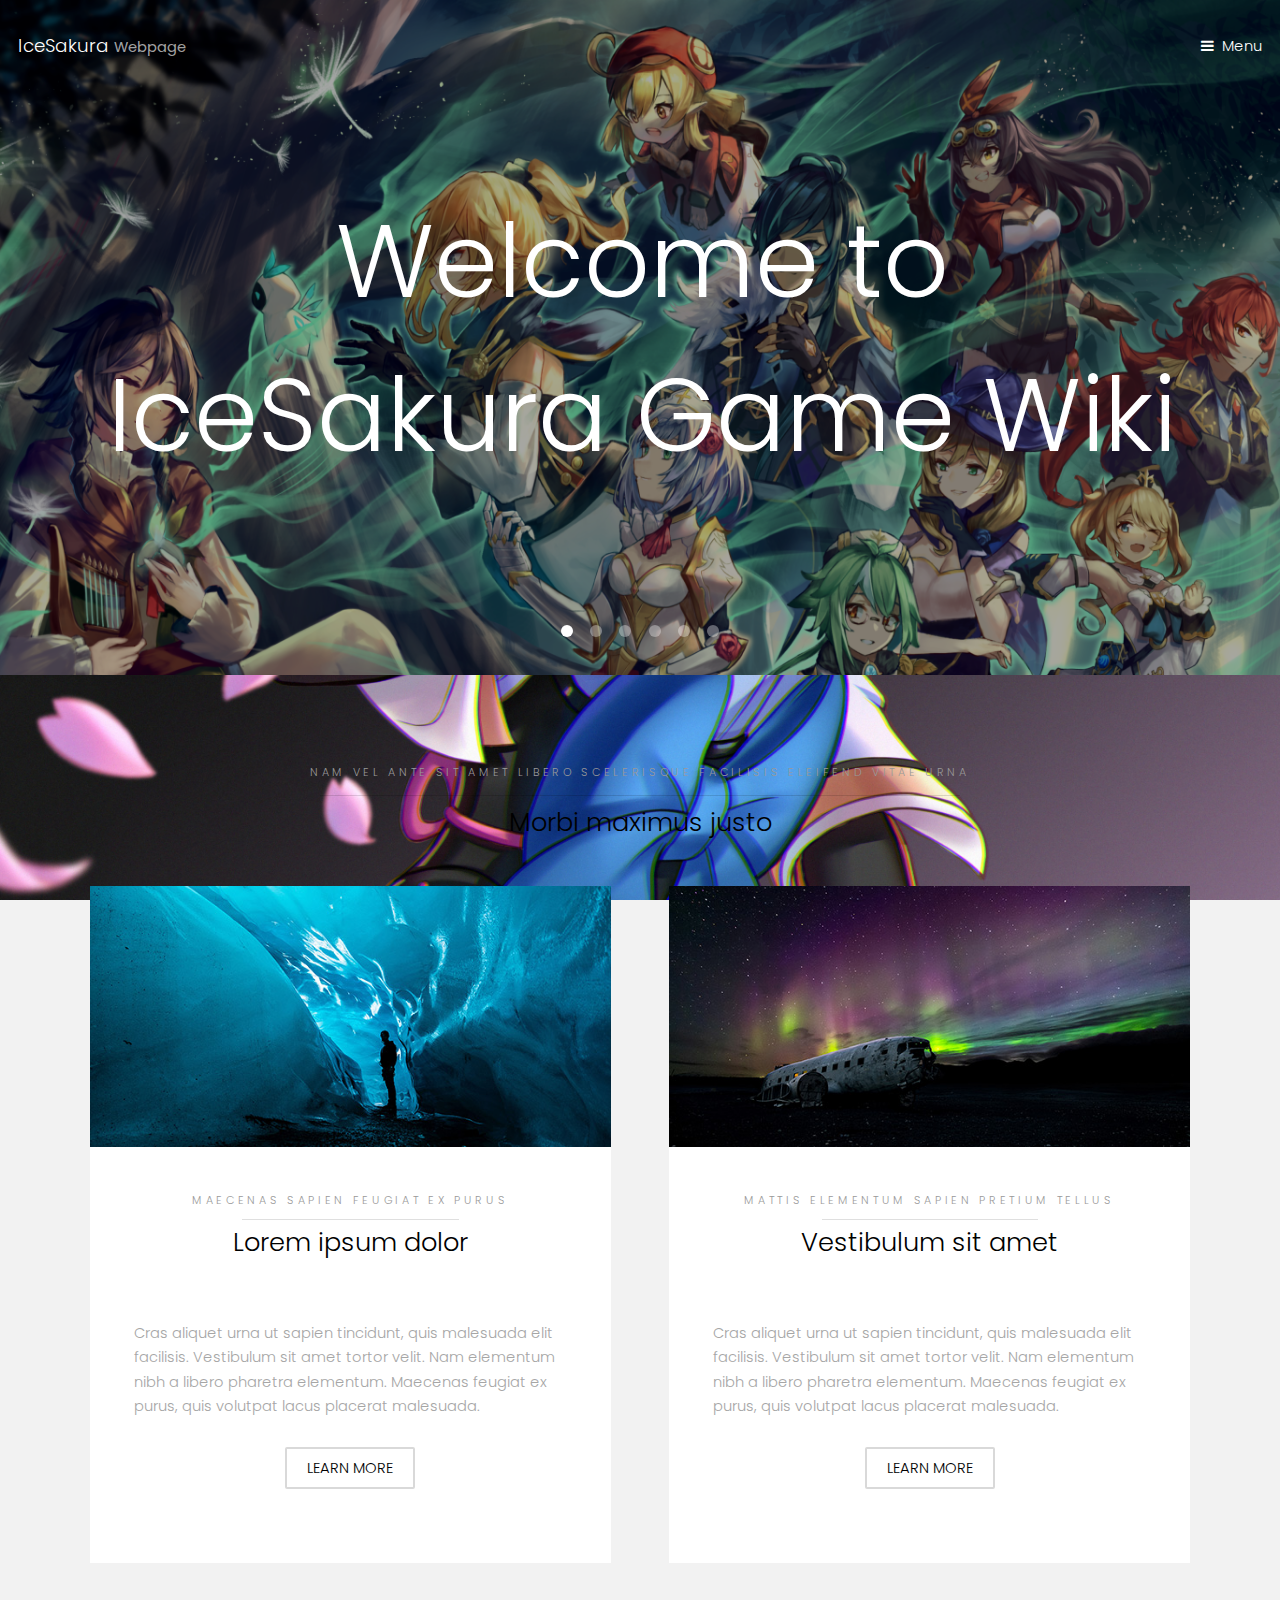
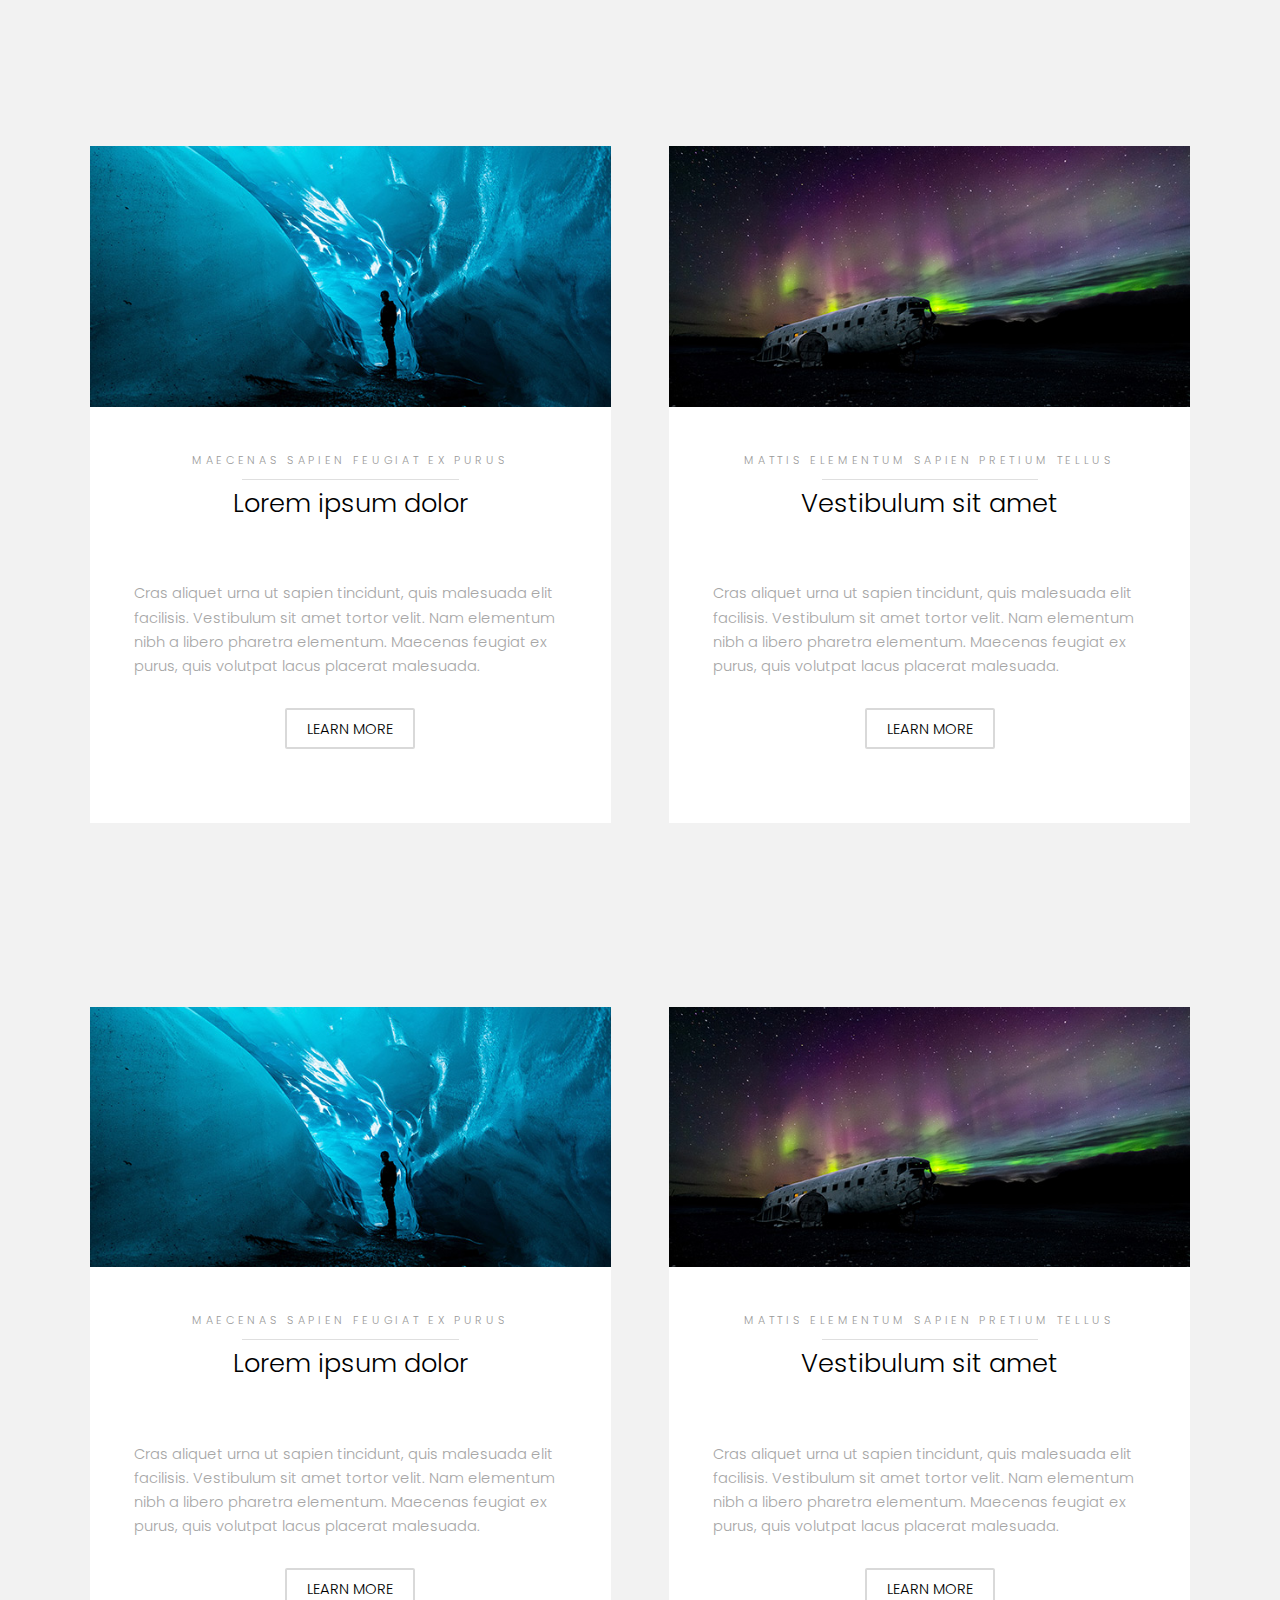
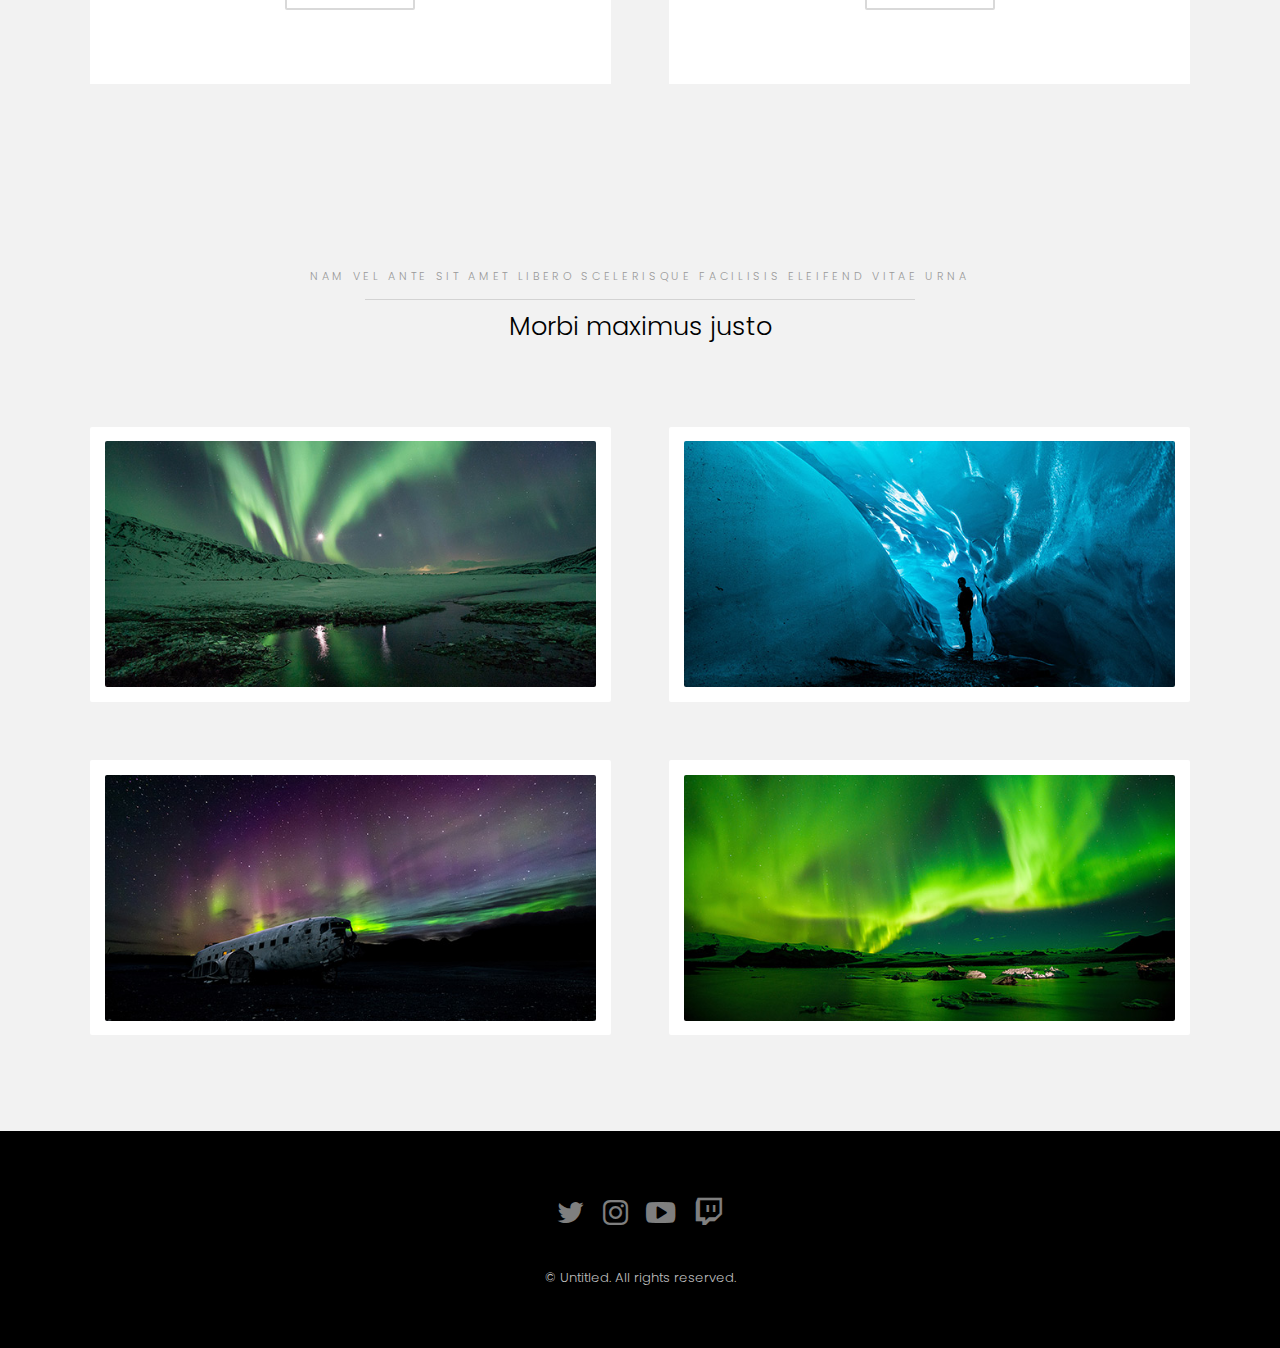
==== commit 0ff4323e: "Add files via upload" ====
--- a/index.html
+++ b/index.html
@@ -23,7 +23,13 @@
 			<nav id="menu">
 				<ul class="links">
 					<li><a href="index.html">Home</a></li>
-					<li><a href="generic.html">Generic</a></li>
+					<li><a class='dropdown-arrow' href="#">Products</a>
+						<ul class='sub-menus'>
+						  <li><a href="#">Products Sub Menu 1</a></li>
+						  <li><a href="#">Products Sub Menu 2</a></li>
+
+						</ul>
+					  </li>
 					<li><a href="elements.html">Elements</a></li>
 				</ul>
 			</nav>
@@ -31,17 +37,17 @@
 		<!-- Banner -->
 			<section class="banner full">
 				<article>
-					<img src="images/slide01.jpg" alt="" />
-					<div class="inner">
-						<header>
-							<!-- <p>A free responsive web site template by <a href="https://templated.co">TEMPLATED</a></p> -->
-							<h2>Welcome to </br>IceSakura Game Wiki</h2>
-						</header>
-					</div>
-				</article>
-
-				<article>
-					<img src="images/slide01.jpg" alt="" />
+					<img src="images/genshin1.png" alt="" />
+					<div class="inner">
+						<header>
+							<!-- <p>A free responsive web site template by <a href="https://templated.co">TEMPLATED</a></p> -->
+							<h2>Welcome to </br>IceSakura Game Wiki</h2>
+						</header>
+					</div>
+				</article>
+
+				<article>
+					<img src="images/genshin2.jpg" alt="" />
 					<div class="inner">
 						<header>
 							<!-- <p>A free responsive web site template by <a href="https://templated.co">TEMPLATED</a></p> -->
@@ -51,34 +57,34 @@
 				</article>
 				
 				<article>
-					<img src="images/slide02.jpg" alt="" />
-					<div class="inner">
-						<header>
-							<!-- <p>A free responsive web site template by <a href="https://templated.co">TEMPLATED</a></p> -->
-							<h2>Welcome to </br>IceSakura Game Wiki</h2>
-						</header>
-					</div>
-				</article>
-				<article>
-					<img src="images/slide03.jpg"  alt="" />
-					<div class="inner">
-						<header>
-							<!-- <p>A free responsive web site template by <a href="https://templated.co">TEMPLATED</a></p> -->
-							<h2>Welcome to </br>IceSakura Game Wiki</h2>
-						</header>
-					</div>
-				</article>
-				<article>
-					<img src="images/slide04.jpg"  alt="" />
-					<div class="inner">
-						<header>
-							<!-- <p>A free responsive web site template by <a href="https://templated.co">TEMPLATED</a></p> -->
-							<h2>Welcome to </br>IceSakura Game Wiki</h2>
-						</header>
-					</div>
-				</article>
-				<article>
-					<img src="images/slide05.jpg"  alt="" />
+					<img src="images/genshin3.jpg" alt="" />
+					<div class="inner">
+						<header>
+							<!-- <p>A free responsive web site template by <a href="https://templated.co">TEMPLATED</a></p> -->
+							<h2>Welcome to </br>IceSakura Game Wiki</h2>
+						</header>
+					</div>
+				</article>
+				<article>
+					<img src="images/genshin4.jpg"  alt="" />
+					<div class="inner">
+						<header>
+							<!-- <p>A free responsive web site template by <a href="https://templated.co">TEMPLATED</a></p> -->
+							<h2>Welcome to </br>IceSakura Game Wiki</h2>
+						</header>
+					</div>
+				</article>
+				<article>
+					<img src="images/genshin5.jpg"  alt="" />
+					<div class="inner">
+						<header>
+							<!-- <p>A free responsive web site template by <a href="https://templated.co">TEMPLATED</a></p> -->
+							<h2>Welcome to </br>IceSakura Game Wiki</h2>
+						</header>
+					</div>
+				</article>
+				<article>
+					<img src="images/genshin6.jpg"  alt="" />
 					<div class="inner">
 						<header>
 							<!-- <p>A free responsive web site template by <a href="https://templated.co">TEMPLATED</a></p> -->
@@ -90,6 +96,10 @@
 
 		<!-- One -->
 			<section id="one" class="wrapper style2">
+				<header class="align-center">
+					<p class="special">Nam vel ante sit amet libero scelerisque facilisis eleifend vitae urna</p>
+					<h2>Morbi maximus justo</h2>
+				</header>
 				<div class="inner">
 					<div class="grid-style">
 
@@ -222,14 +232,14 @@
 			</section>
 
 		<!-- Two -->
-			<section id="two" class="wrapper style3">
+			<!-- <section id="two" class="wrapper style3">
 				<div class="inner">
 					<header class="align-center">
 						<p>Nam vel ante sit amet libero scelerisque facilisis eleifend vitae urna</p>
 						<h2>Morbi maximus justo</h2>
 					</header>
 				</div>
-			</section>
+			</section> -->
 
 		<!-- Three -->
 			<section id="three" class="wrapper style2">
@@ -269,9 +279,9 @@
 				<div class="container">
 					<ul class="icons">
 						<li><a href="#" class="icon fa-twitter"><span class="label">Twitter</span></a></li>
-						<li><a href="#" class="icon fa-facebook"><span class="label">Facebook</span></a></li>
 						<li><a href="#" class="icon fa-instagram"><span class="label">Instagram</span></a></li>
-						<li><a href="#" class="icon fa-envelope-o"><span class="label">Email</span></a></li>
+						<li><a href="#" class="icon fa-youtube-play"><span class="label">youtube</span></a></li>
+						<li><a href="#" class="icon fa-twitch"><span class="label">twitch</span></a></li>
 					</ul>
 				</div>
 				<div class="copyright">
@@ -285,6 +295,6 @@
 			<script src="assets/js/skel.min.js"></script>
 			<script src="assets/js/util.js"></script>
 			<script src="assets/js/main.js"></script>
-
+			<script src="assets/js/munu.js"></script>
 	</body>
 </html>--- a/assets/css/main.css
+++ b/assets/css/main.css
@@ -1572,6 +1572,7 @@
 
 	body {
 		background: #fff;
+		
 	}
 
 		body.is-loading *, body.is-loading *:before, body.is-loading *:after {
@@ -1688,6 +1689,7 @@
 		font-weight: 300;
 		line-height: 1.5;
 		margin: 0 0 1rem 0;
+		position: relative;
 	}
 
 		h1 a, h2 a, h3 a, h4 a, h5 a, h6 a {
@@ -1773,6 +1775,7 @@
 
 	.align-center {
 		text-align: center;
+		padding-bottom: 30px
 	}
 
 	.align-right {
@@ -2894,6 +2897,10 @@
 		.wrapper.style2 {
 			background-color: #f2f2f2;
 			color: #a6a6a6;
+			background-image: url(../../images/ayaka.jpg); 	
+			background-attachment: fixed;
+			background-repeat: no-repeat;
+			background-size: cover;
 		}
 
 			.wrapper.style2 input, .wrapper.style2 select, .wrapper.style2 textarea {
@@ -3049,6 +3056,7 @@
 
 			.wrapper.style2 ::-webkit-input-placeholder {
 				color: #999999 !important;
+				
 			}
 
 			.wrapper.style2 :-moz-placeholder {
@@ -3099,10 +3107,12 @@
 				border-color: rgba(0, 0, 0, 0.15);
 			}
 
-		.wrapper.style3 {
-			background-color: #000;
+
+		/* .wrapper.style3 {
+			background-color: rgba(0, 0, 0, 0,3);
+			
 			color: #bfbfbf;
-			background-image: url(../../images/bg.jpg);
+			background-image: url(../../images/genshin.jpg);
 			background-size: cover;
 			background-attachment: fixed;
 			background-position: center;
@@ -3373,7 +3383,7 @@
 				top: 0;
 				width: 100%;
 				z-index: 1;
-			}
+			} */
 
 		@media screen and (max-width: 1280px) {
 
@@ -3870,6 +3880,38 @@
 	}
 
 /* Menu */
+	#menu a.dropdown-arrow:after {
+	content: "\25BE";
+	margin-left: 5px;
+	}
+	#menu ul.sub-menus{
+		height: auto;
+		overflow: hidden;
+		width: 240px;
+		background: #444444;
+		position: absolute;
+		z-index: 99;
+		display: none;
+		border-radius: 12px;
+	}
+	#menu ul.sub-menus li {
+		display: block;
+		width: 100%;
+	}
+	#menu ul.sub-menus a {
+		color: #FFFFFF;
+		text-decoration: none;
+		font-size: 16px;
+	}
+	#menu li:hover ul.sub-menus {
+		display: block
+	}
+	#menu ul.sub-menus a:hover{
+		background: #F2F2F2;
+		color: #444444;
+		position: relative;
+		border-radius: 5px;
+	}
 
 	#menu {
 		-moz-transform: translateX(20rem);
@@ -3884,6 +3926,7 @@
 		background: rgba(0, 0, 0, 0.95);
 		box-shadow: none;
 		color: #000;
+		opacity: 0.8;
 		height: 100%;
 		max-width: 80%;
 		overflow-y: auto;
@@ -3920,7 +3963,7 @@
 					}
 
 						#menu > ul.links > li > a:not(.button):hover {
-							color: #FFF;
+							color: white;
 						}
 
 					#menu > ul.links > li > .button {
@@ -3940,7 +3983,7 @@
 			transition: color 0.2s ease-in-out;
 			-webkit-tap-highlight-color: transparent;
 			border: 0;
-			color: #999999;
+			color: white;
 			cursor: pointer;
 			display: block;
 			height: 3.25rem;
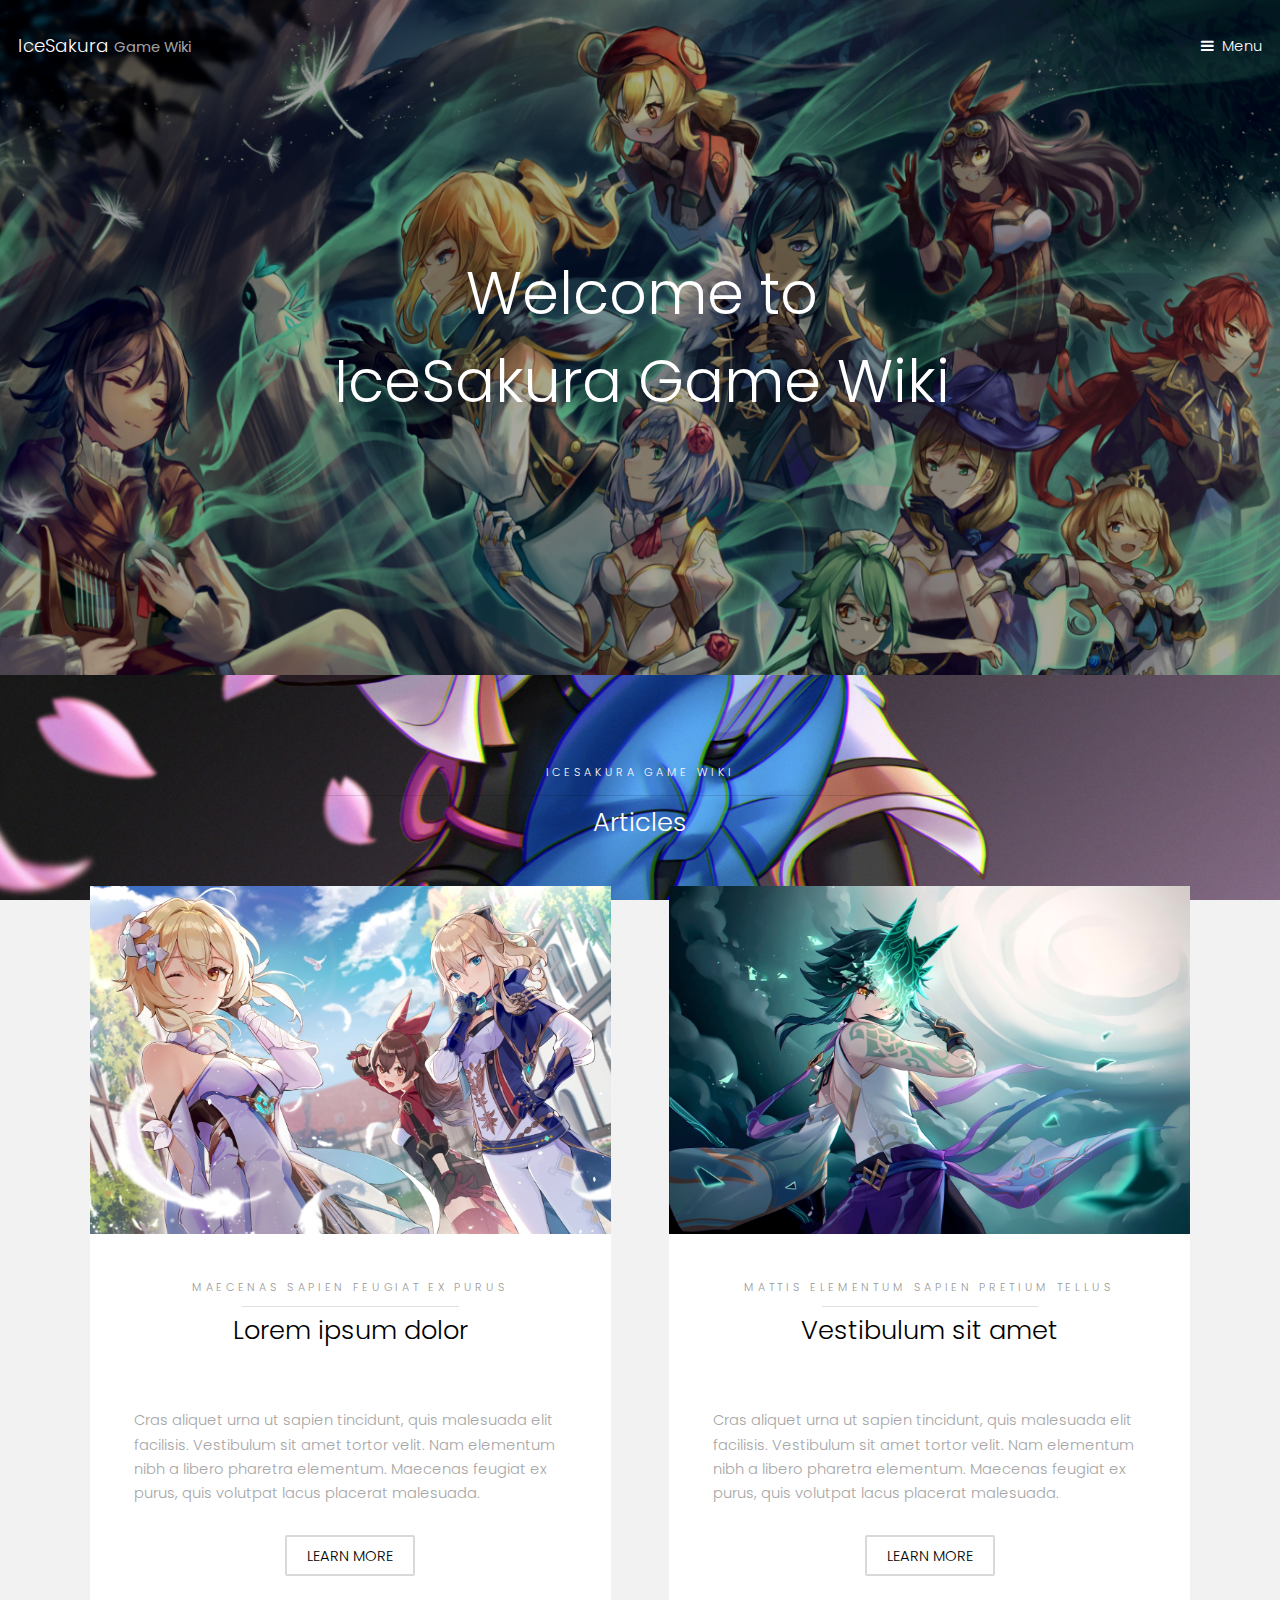
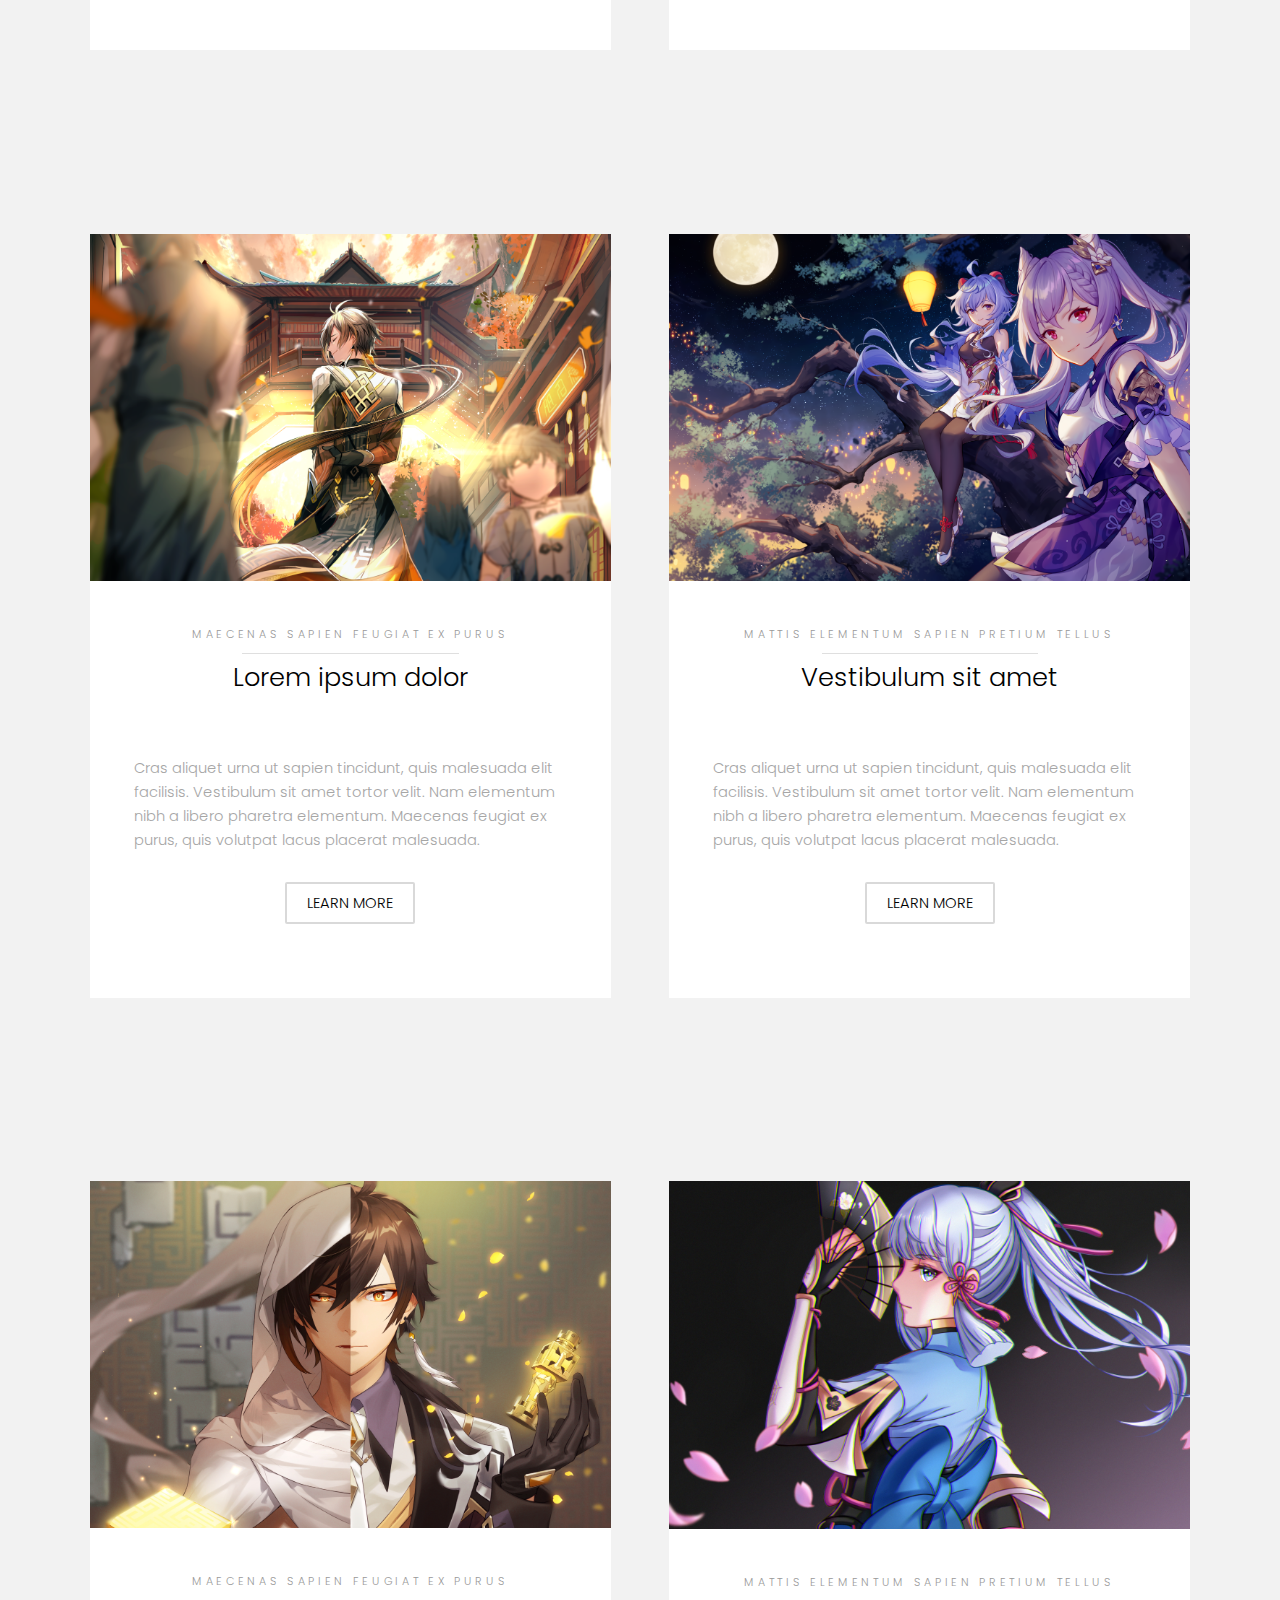
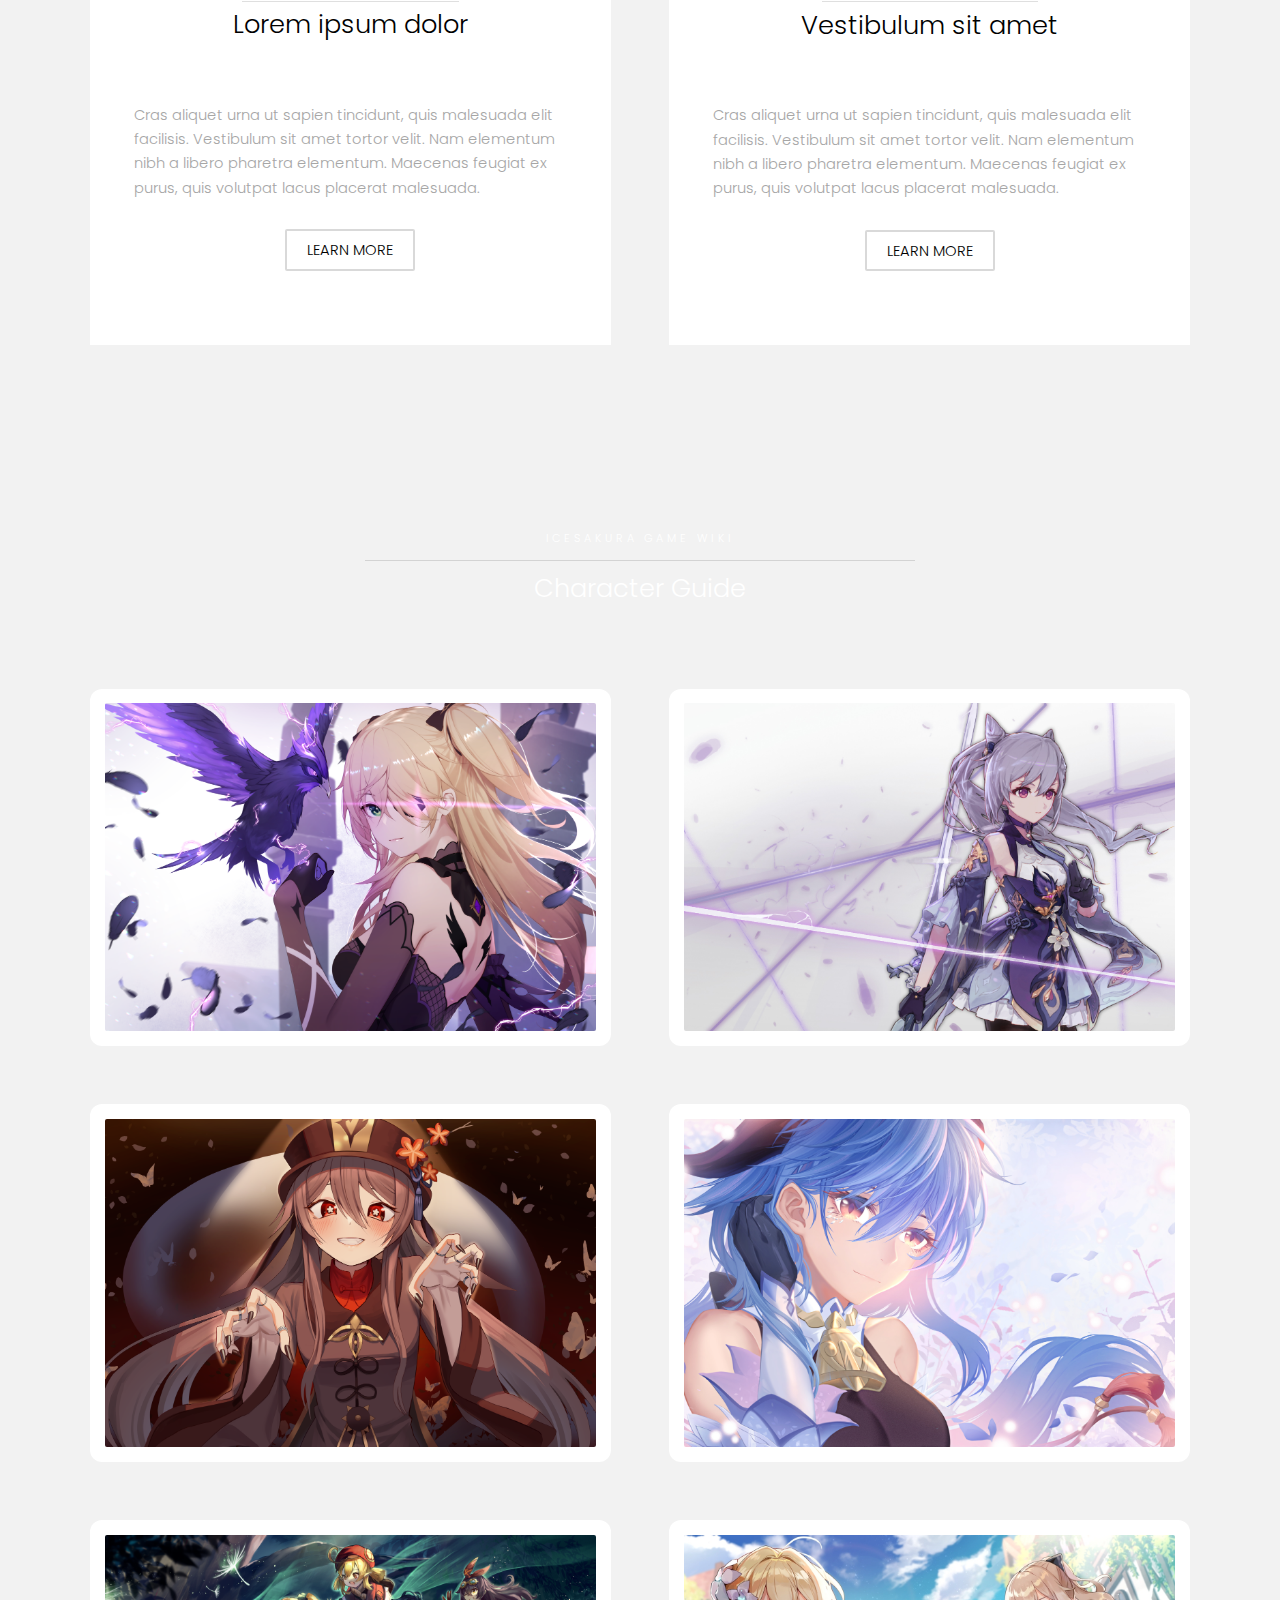
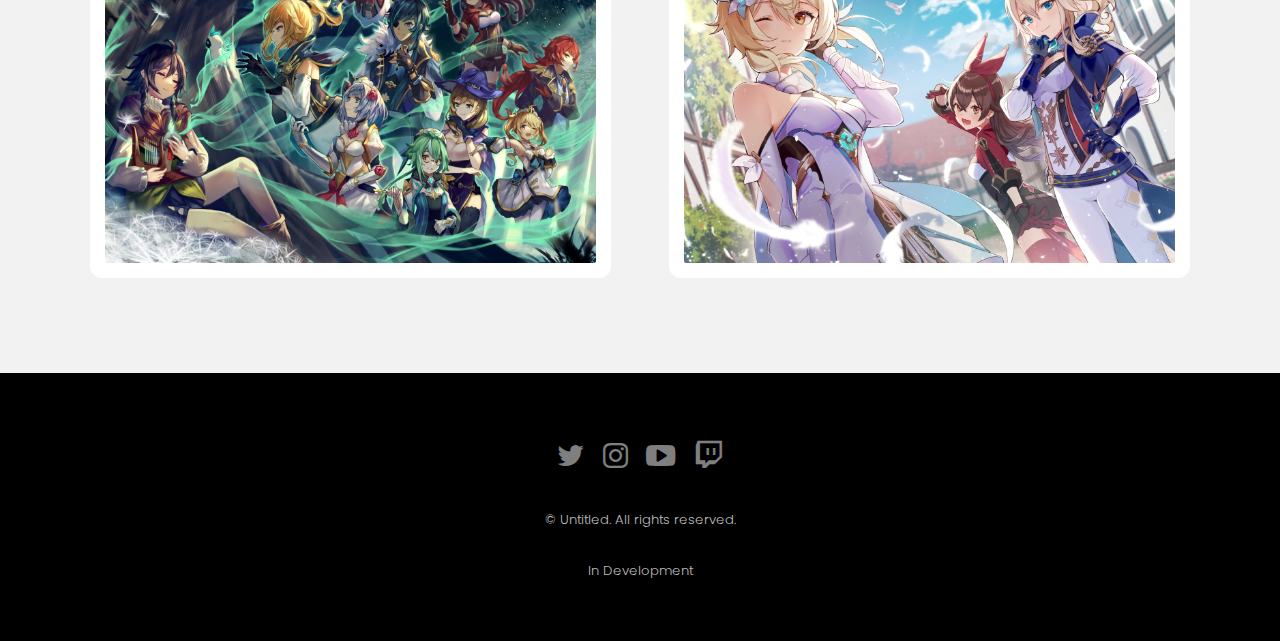
==== commit f12a4683: "Add files via upload" ====
--- a/index.html
+++ b/index.html
@@ -15,7 +15,7 @@
 
 		<!-- Header -->
 			<header id="header" class="alt">
-				<div class="logo"><a href="index.html">IceSakura <span>Webpage</span></a></div>
+				<div class="logo"><a href="index.html">IceSakura <span>Game Wiki</span></a></div>
 				<a href="#menu">Menu</a>
 			</header>
 
@@ -23,25 +23,24 @@
 			<nav id="menu">
 				<ul class="links">
 					<li><a href="index.html">Home</a></li>
-					<li><a class='dropdown-arrow' href="#">Products</a>
+					<li><a class='dropdown-arrow' href="#">Genshin Impact</a>
 						<ul class='sub-menus'>
-						  <li><a href="#">Products Sub Menu 1</a></li>
-						  <li><a href="#">Products Sub Menu 2</a></li>
-
+						  <li><a href="#">- Introduction</a></li>
+						  <li><a href="#">-Guides</a></li>
 						</ul>
 					  </li>
-					<li><a href="elements.html">Elements</a></li>
+					<li><a href="elements.html">Contact</a></li>
 				</ul>
 			</nav>
 
 		<!-- Banner -->
 			<section class="banner full">
 				<article>
-					<img src="images/genshin1.png" alt="" />
-					<div class="inner">
-						<header>
-							<!-- <p>A free responsive web site template by <a href="https://templated.co">TEMPLATED</a></p> -->
-							<h2>Welcome to </br>IceSakura Game Wiki</h2>
+					<img src="images/genshin1.jpg" alt="" />
+					<div class="inner">
+						<header>
+							<!-- <p>A free responsive web site template by <a href="https://templated.co">TEMPLATED</a></p> -->
+							<h2 class="text-size">Welcome to </br>IceSakura Game Wiki</h2>
 						</header>
 					</div>
 				</article>
@@ -55,50 +54,103 @@
 						</header>
 					</div>
 				</article>
+
+				<article>
+					<img src="images/genshin3.jpg" alt="" />
+					<div class="inner">
+						<header>
+							<!-- <p>A free responsive web site template by <a href="https://templated.co">TEMPLATED</a></p> -->
+							<h2>Welcome to </br>IceSakura Game Wiki</h2>
+						</header>
+					</div>
+				</article>
+
+				<article>
+					<img src="images/genshin4.jpg" alt="" />
+					<div class="inner">
+						<header>
+							<!-- <p>A free responsive web site template by <a href="https://templated.co">TEMPLATED</a></p> -->
+							<h2>Welcome to </br>IceSakura Game Wiki</h2>
+						</header>
+					</div>
+				</article>
+
+				<article>
+					<img src="images/genshin5.jpg" alt="" />
+					<div class="inner">
+						<header>
+							<!-- <p>A free responsive web site template by <a href="https://templated.co">TEMPLATED</a></p> -->
+							<h2>Welcome to </br>IceSakura Game Wiki</h2>
+						</header>
+					</div>
+				</article>
 				
 				<article>
-					<img src="images/genshin3.jpg" alt="" />
-					<div class="inner">
-						<header>
-							<!-- <p>A free responsive web site template by <a href="https://templated.co">TEMPLATED</a></p> -->
-							<h2>Welcome to </br>IceSakura Game Wiki</h2>
-						</header>
-					</div>
-				</article>
-				<article>
-					<img src="images/genshin4.jpg"  alt="" />
-					<div class="inner">
-						<header>
-							<!-- <p>A free responsive web site template by <a href="https://templated.co">TEMPLATED</a></p> -->
-							<h2>Welcome to </br>IceSakura Game Wiki</h2>
-						</header>
-					</div>
-				</article>
-				<article>
-					<img src="images/genshin5.jpg"  alt="" />
-					<div class="inner">
-						<header>
-							<!-- <p>A free responsive web site template by <a href="https://templated.co">TEMPLATED</a></p> -->
-							<h2>Welcome to </br>IceSakura Game Wiki</h2>
-						</header>
-					</div>
-				</article>
-				<article>
-					<img src="images/genshin6.jpg"  alt="" />
-					<div class="inner">
-						<header>
-							<!-- <p>A free responsive web site template by <a href="https://templated.co">TEMPLATED</a></p> -->
-							<h2>Welcome to </br>IceSakura Game Wiki</h2>
-						</header>
-					</div>
-				</article>
-			</section>
+					<img src="images/genshin6.jpg" alt="" />
+					<div class="inner">
+						<header>
+							<!-- <p>A free responsive web site template by <a href="https://templated.co">TEMPLATED</a></p> -->
+							<h2>Welcome to </br>IceSakura Game Wiki</h2>
+						</header>
+					</div>
+				</article>
+				<article>
+					<img src="images/genshin7.jpg"  alt="" />
+					<div class="inner">
+						<header>
+							<!-- <p>A free responsive web site template by <a href="https://templated.co">TEMPLATED</a></p> -->
+							<h2>Welcome to </br>IceSakura Game Wiki</h2>
+						</header>
+					</div>
+				</article>
+				<article>
+					<img src="images/genshin8.jpg"  alt="" />
+					<div class="inner">
+						<header>
+							<!-- <p>A free responsive web site template by <a href="https://templated.co">TEMPLATED</a></p> -->
+							<h2 class="span">Welcome to </br>IceSakura Game Wiki</h2>
+						</header>
+					</div>
+				</article>
+
+				<article>
+					<img src="images/genshin9.jpg"  alt="" />
+					<div class="inner">
+						<header>
+							<!-- <p>A free responsive web site template by <a href="https://templated.co">TEMPLATED</a></p> -->
+							<h2>Welcome to </br>IceSakura Game Wiki</h2>
+						</header>
+					</div>
+				</article>
+		
+
+			<article>
+				<img src="images/genshin10.jpg"  alt="" />
+				<div class="inner">
+					<header>
+						<!-- <p>A free responsive web site template by <a href="https://templated.co">TEMPLATED</a></p> -->
+						<h2>Welcome to </br>IceSakura Game Wiki</h2>
+					</header>
+				</div>
+			</article>
+	
+
+		<article>
+			<img src="images/genshin11.jpg"  alt="" />
+			<div class="inner">
+				<header>
+					<!-- <p>A free responsive web site template by <a href="https://templated.co">TEMPLATED</a></p> -->
+					<h2>Welcome to </br>IceSakura Game Wiki</h2>
+				</header>
+			</div>
+		</article>
+	</section>
 
 		<!-- One -->
 			<section id="one" class="wrapper style2">
 				<header class="align-center">
-					<p class="special">Nam vel ante sit amet libero scelerisque facilisis eleifend vitae urna</p>
-					<h2>Morbi maximus justo</h2>
+					<p class="special">IceSakura Game Wiki</p>
+					<h2 class="special2">Articles </h2>
 				</header>
 				<div class="inner">
 					<div class="grid-style">
@@ -106,7 +158,7 @@
 						<div>
 							<div class="box">
 								<div class="image fit">
-									<img src="images/pic02.jpg" alt="" />
+									<img src="images/genshin2.jpg" alt="" />
 								</div>
 								<div class="content">
 									<header class="align-center">
@@ -124,7 +176,7 @@
 						<div>
 							<div class="box">
 								<div class="image fit">
-									<img src="images/pic03.jpg" alt="" />
+									<img src="images/genshin3.jpg" alt="" />
 								</div>
 								<div class="content">
 									<header class="align-center">
@@ -150,7 +202,7 @@
 						<div>
 							<div class="box">
 								<div class="image fit">
-									<img src="images/pic02.jpg" alt="" />
+									<img src="images/genshin4.jpg" alt="" />
 								</div>
 								<div class="content">
 									<header class="align-center">
@@ -168,7 +220,7 @@
 						<div>
 							<div class="box">
 								<div class="image fit">
-									<img src="images/pic03.jpg" alt="" />
+									<img src="images/genshin5.jpg" alt="" />
 								</div>
 								<div class="content">
 									<header class="align-center">
@@ -194,7 +246,7 @@
 						<div>
 							<div class="box">
 								<div class="image fit">
-									<img src="images/pic02.jpg" alt="" />
+									<img src="images/genshin6.jpg" alt="" />
 								</div>
 								<div class="content">
 									<header class="align-center">
@@ -212,7 +264,7 @@
 						<div>
 							<div class="box">
 								<div class="image fit">
-									<img src="images/pic03.jpg" alt="" />
+									<img src="images/genshin7.jpg" alt="" />
 								</div>
 								<div class="content">
 									<header class="align-center">
@@ -245,28 +297,41 @@
 			<section id="three" class="wrapper style2">
 				<div class="inner">
 					<header class="align-center">
-						<p class="special">Nam vel ante sit amet libero scelerisque facilisis eleifend vitae urna</p>
-						<h2>Morbi maximus justo</h2>
+						<p class="special">IceSakura Game Wiki</p>
+						<h2 class="special2">Character Guide</h2>
 					</header>
 					<div class="gallery">
 						<div>
 							<div class="image fit">
-								<a href="#"><img src="images/pic01.jpg" alt="" /></a>
-							</div>
-						</div>
-						<div>
-							<div class="image fit">
-								<a href="#"><img src="images/pic02.jpg" alt="" /></a>
-							</div>
-						</div>
-						<div>
-							<div class="image fit">
-								<a href="#"><img src="images/pic03.jpg" alt="" /></a>
-							</div>
-						</div>
-						<div>
-							<div class="image fit">
-								<a href="#"><img src="images/pic04.jpg" alt="" /></a>
+								<a href="#"><img src="images/genshin8.jpg" alt="" /></a>
+							</div>
+						</div>
+
+						<div>
+							<div class="image fit">
+								<a href="#"><img src="images/genshin9.jpg" alt="" /></a>
+							</div>
+						</div>
+
+						<div>
+							<div class="image fit">
+								<a href="#"><img src="images/genshin10.jpg" alt="" /></a>
+							</div>
+						</div>
+
+						<div>
+							<div class="image fit">
+								<a href="#"><img src="images/genshin11.jpg" alt="" /></a>
+							</div>
+						</div>
+						<div>
+							<div class="image fit">
+								<a href="#"><img src="images/genshin1.jpg" alt="" /></a>
+							</div>
+						</div>
+						<div>
+							<div class="image fit">
+								<a href="#"><img src="images/genshin2.jpg" alt="" /></a>
 							</div>
 						</div>
 					</div>
@@ -287,6 +352,8 @@
 				<div class="copyright">
 					&copy; Untitled. All rights reserved.
 				</div>
+				<div class="copyright">
+				<p> In Development</p>
 			</footer>
 
 		<!-- Scripts -->
--- a/assets/css/main.css
+++ b/assets/css/main.css
@@ -1699,6 +1699,7 @@
 
 	h2 {
 		font-size: 1.75rem;
+		position: static	;
 	}
 
 	h3 {
@@ -2901,8 +2902,14 @@
 			background-attachment: fixed;
 			background-repeat: no-repeat;
 			background-size: cover;
-		}
-
+			position: relative;
+		}
+		.wrapper.style2 .special{
+			color: white;
+		}
+		.wrapper.style2 .special2{
+			color: white;
+		}
 			.wrapper.style2 input, .wrapper.style2 select, .wrapper.style2 textarea {
 				color: #000;
 			}
@@ -3598,6 +3605,7 @@
 
 		.gallery .image {
 			background: #FFF;
+			border-radius: 12px;
 			padding: 1rem;
 		}
 
@@ -3880,37 +3888,50 @@
 	}
 
 /* Menu */
+
 	#menu a.dropdown-arrow:after {
 	content: "\25BE";
 	margin-left: 5px;
+	}
+	#menu ul li .sub-menus:hover{
+		transition: all 0.3s ;
+		
 	}
 	#menu ul.sub-menus{
 		height: auto;
 		overflow: hidden;
 		width: 240px;
 		background: #444444;
-		position: absolute;
+		position: relative;
 		z-index: 99;
 		display: none;
 		border-radius: 12px;
+
+
 	}
 	#menu ul.sub-menus li {
 		display: block;
 		width: 100%;
+
 	}
 	#menu ul.sub-menus a {
 		color: #FFFFFF;
 		text-decoration: none;
 		font-size: 16px;
+		
 	}
 	#menu li:hover ul.sub-menus {
+
 		display: block
+	
 	}
 	#menu ul.sub-menus a:hover{
 		background: #F2F2F2;
 		color: #444444;
 		position: relative;
 		border-radius: 5px;
+		transition: all 0.3s linear;
+	
 	}
 
 	#menu {
@@ -4048,6 +4069,7 @@
 		color: #e2d1df;
 		padding: 8em 0;
 		position: relative;
+		
 	}
 
 		.banner input, .banner select, .banner textarea {
@@ -4113,7 +4135,7 @@
 			z-index: 2;
 		}
 
-		.banner .indicators {
+		/* .banner .indicators {
 			bottom: 1.5em;
 			left: 0;
 			list-style: none;
@@ -4152,7 +4174,7 @@
 
 				.banner .indicators li.visible:before {
 					background: #fff;
-				}
+				} */
 
 		.banner > article {
 			-moz-transition: opacity 1.5s ease, visibility 1.5s;
@@ -4168,7 +4190,7 @@
 			opacity: 0;
 			position: absolute;
 			text-align: center;
-			top: 0;
+			margin-top: 0;
 			visibility: hidden;
 			width: 100%;
 			z-index: 0;
@@ -4205,10 +4227,11 @@
 				}
 
 			.banner > article h2 {
-				font-size: 7rem;
-				margin-bottom: 0;
-				color: #FFF;
-				font-weight: 300;
+				font-size: 4rem;
+				margin: 0;
+				color: white;
+				font-weight: 300px;
+				text-align: center;
 			}
 
 				.banner > article h2:after {
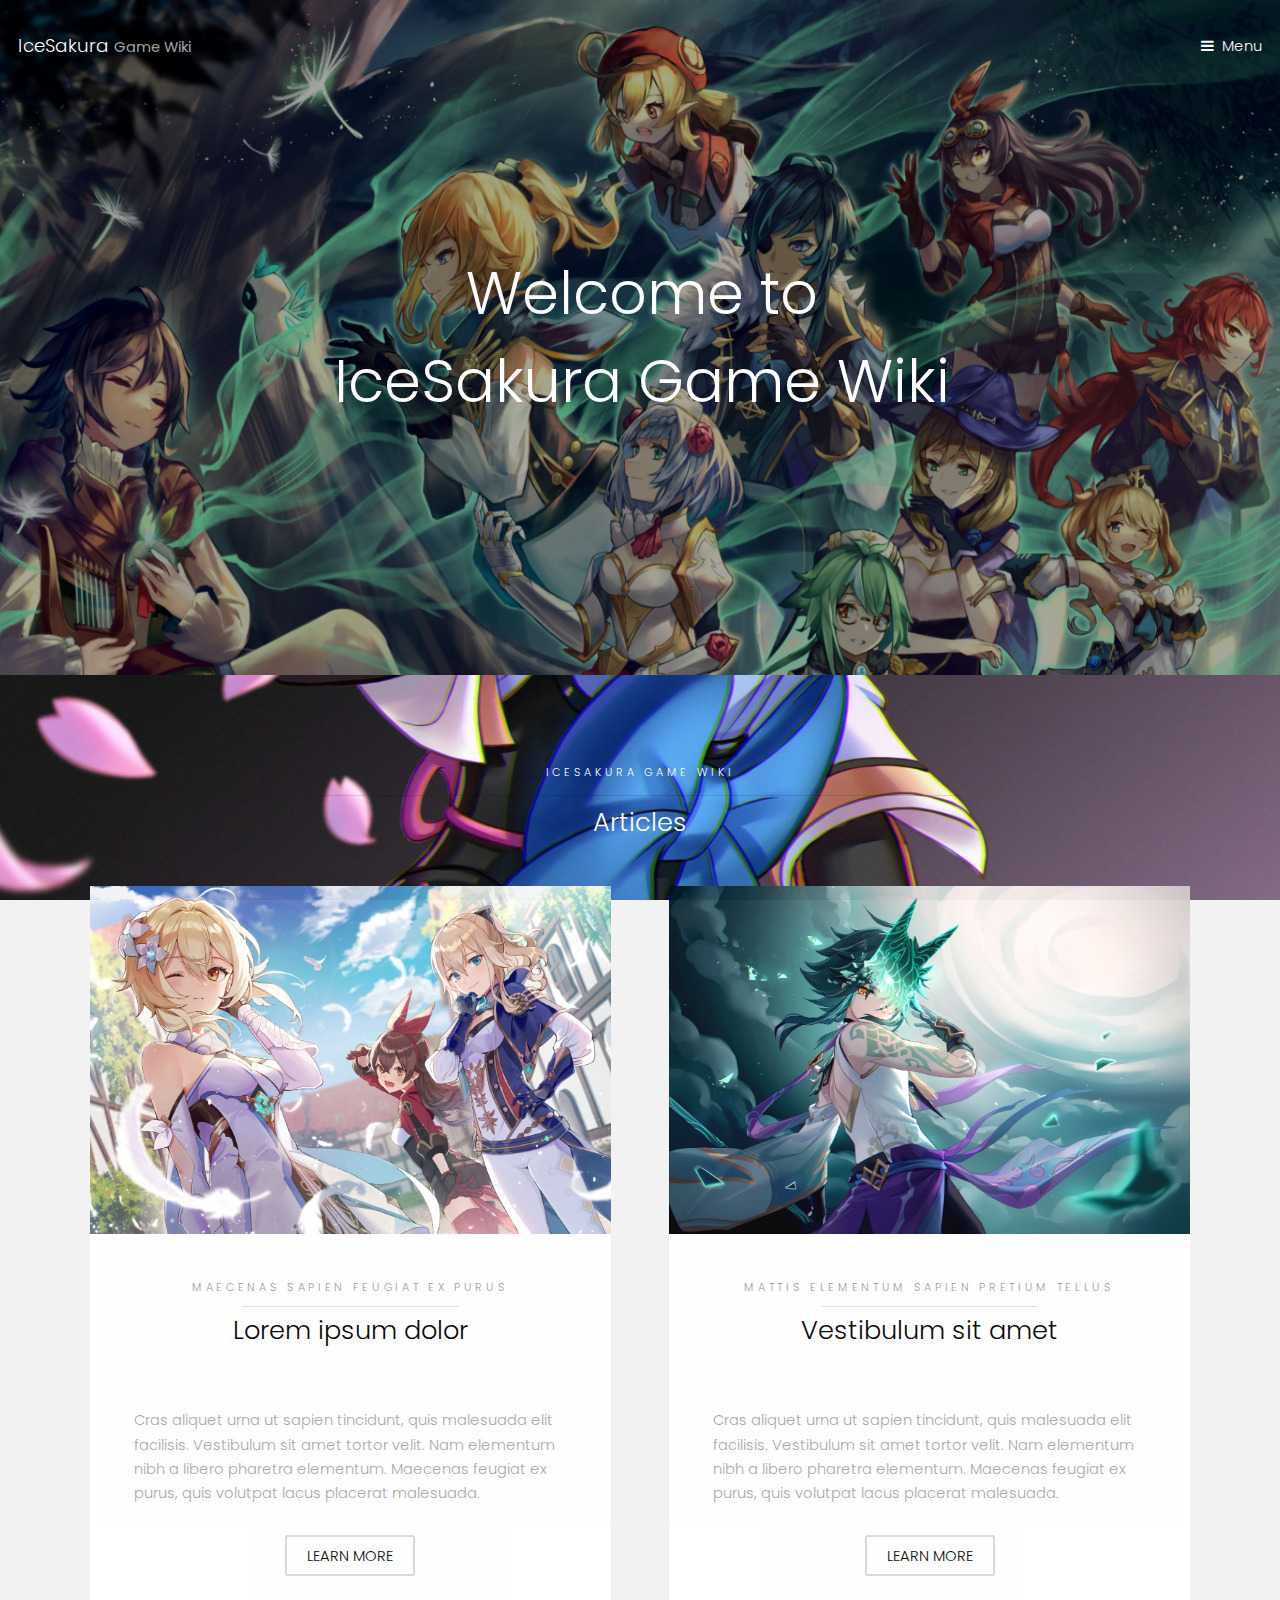
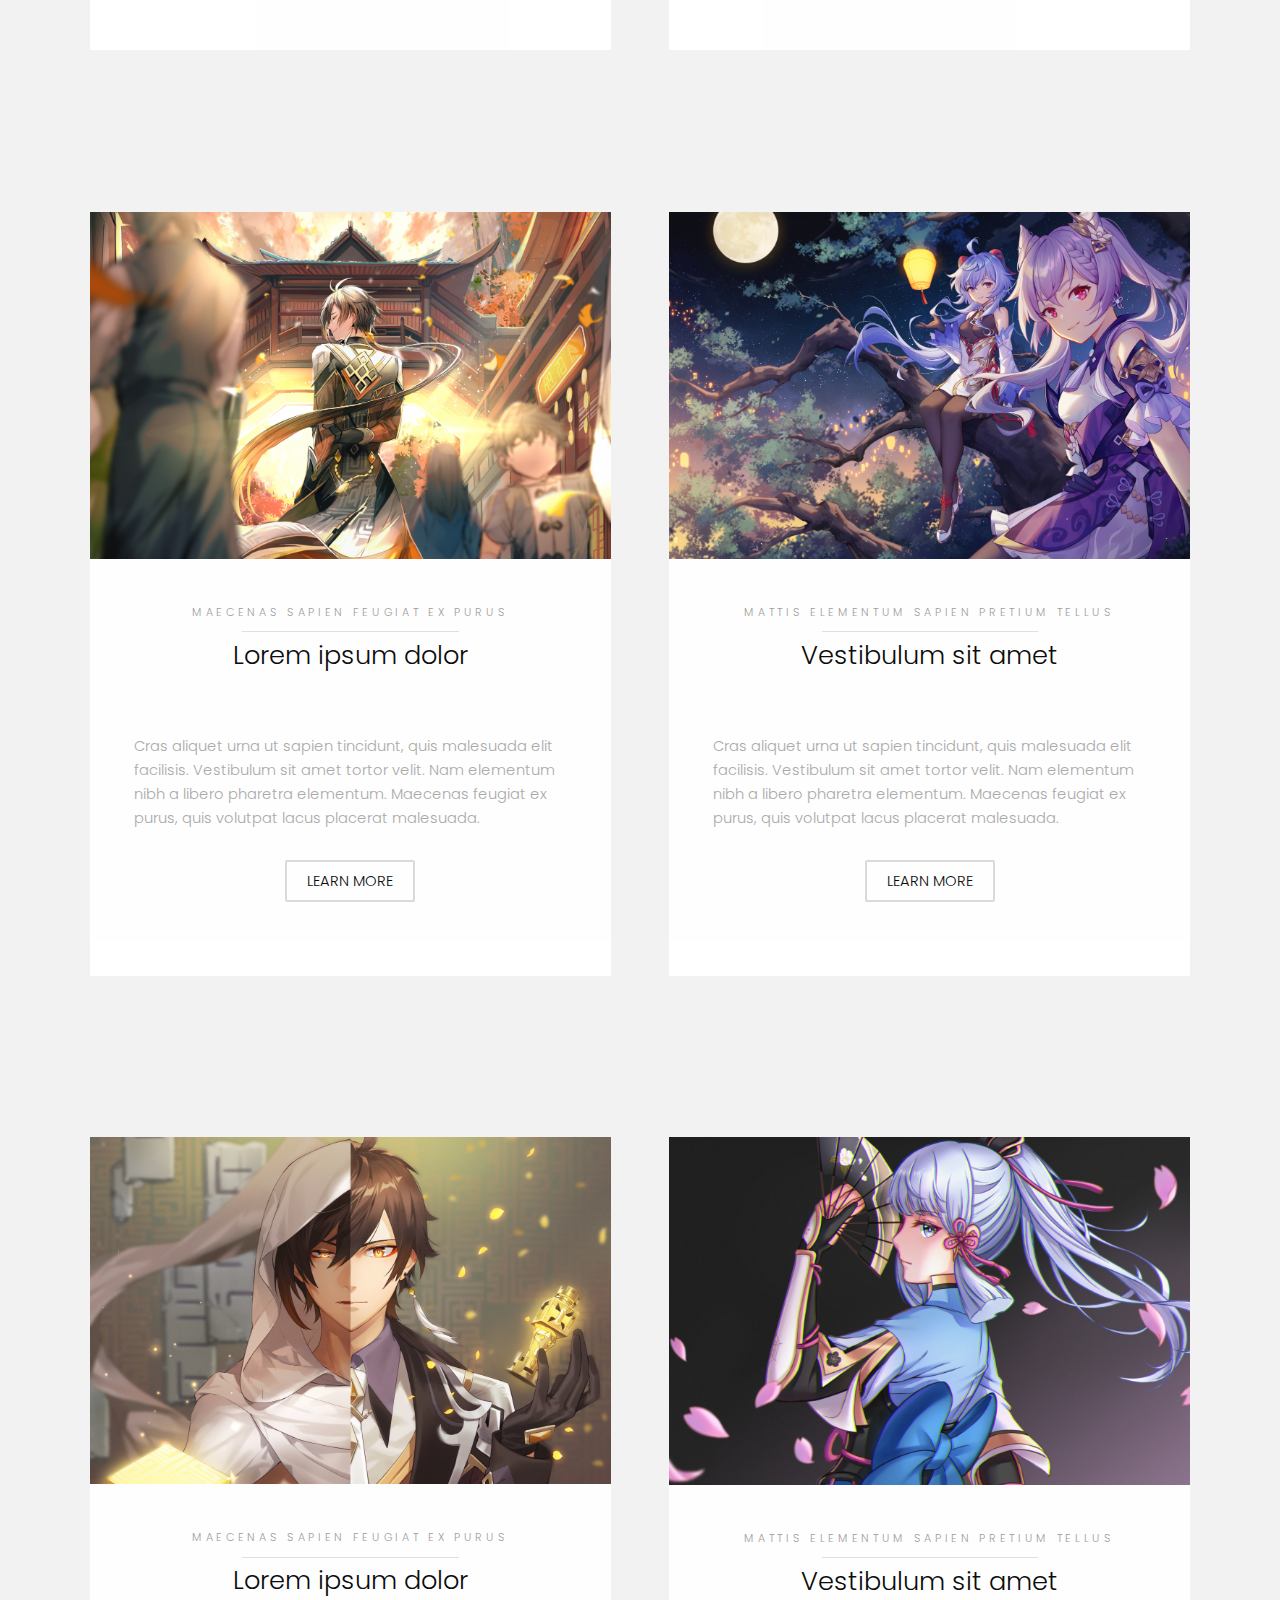
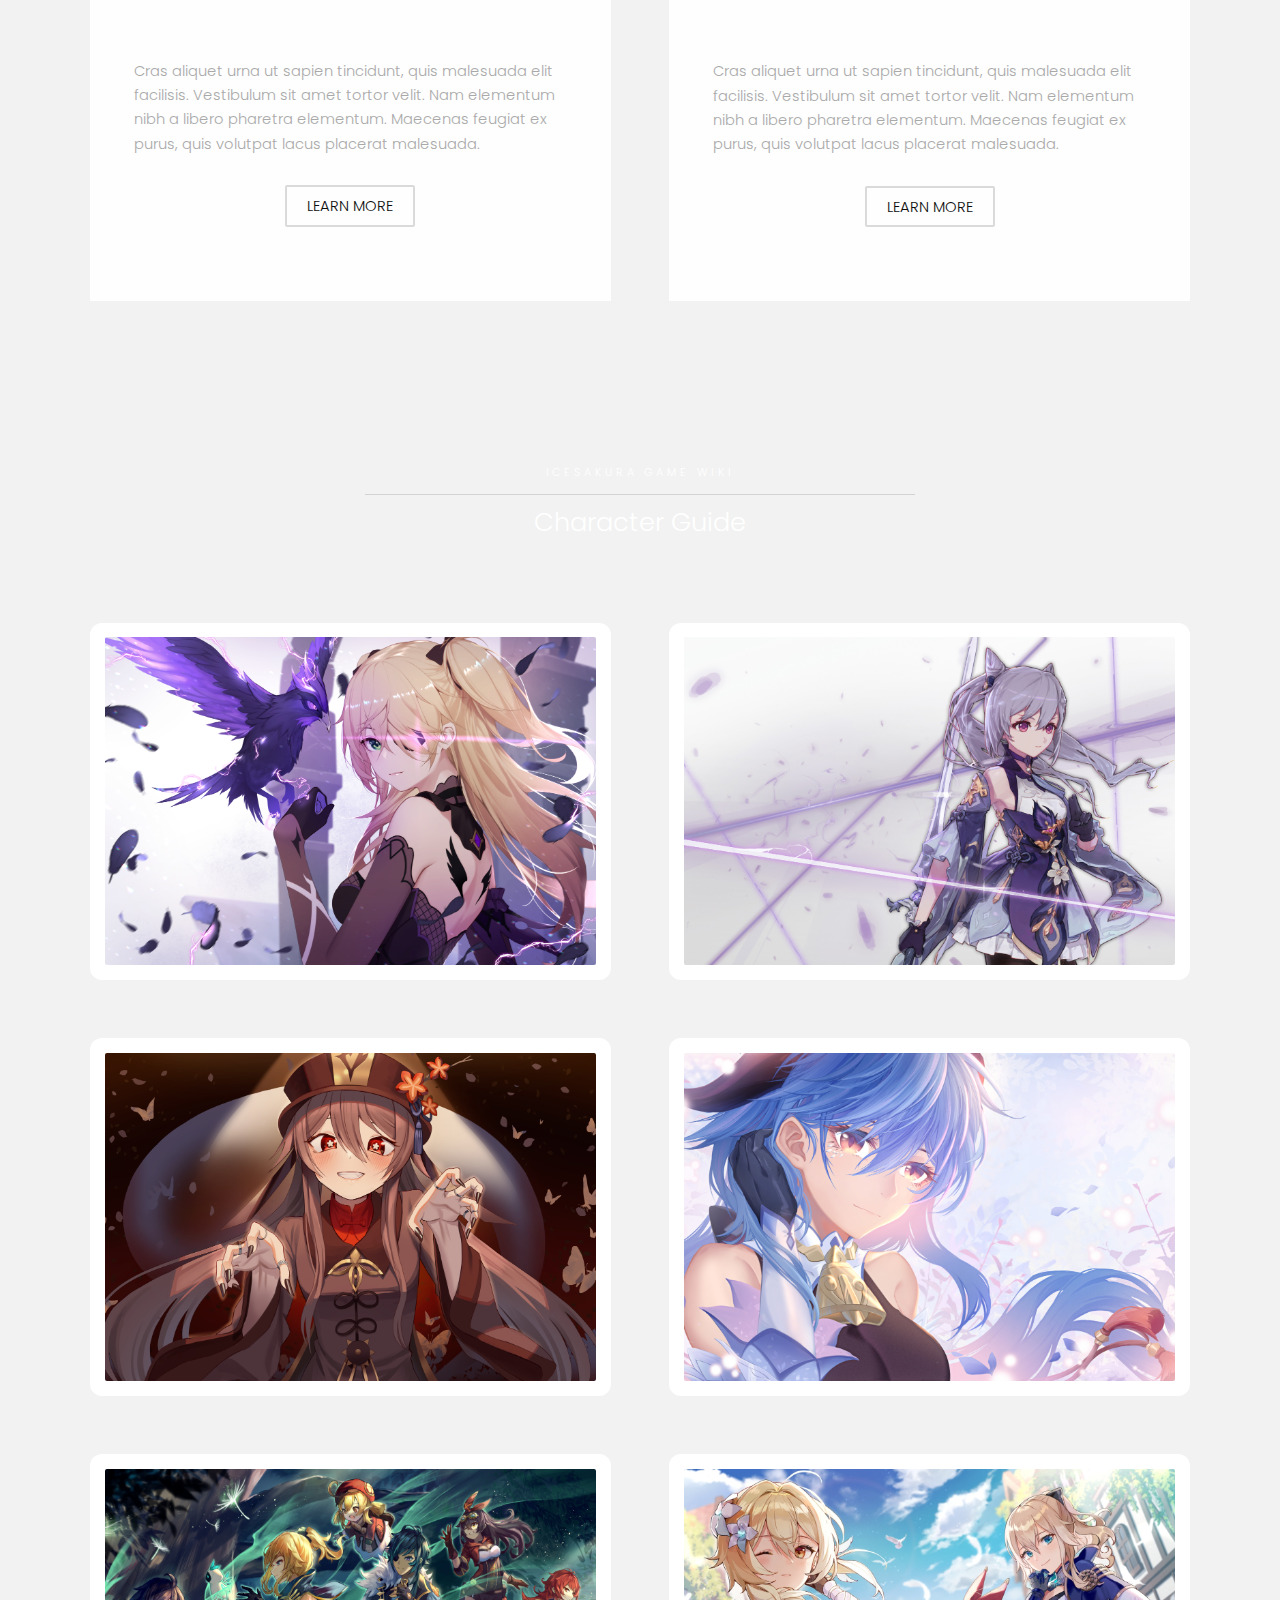
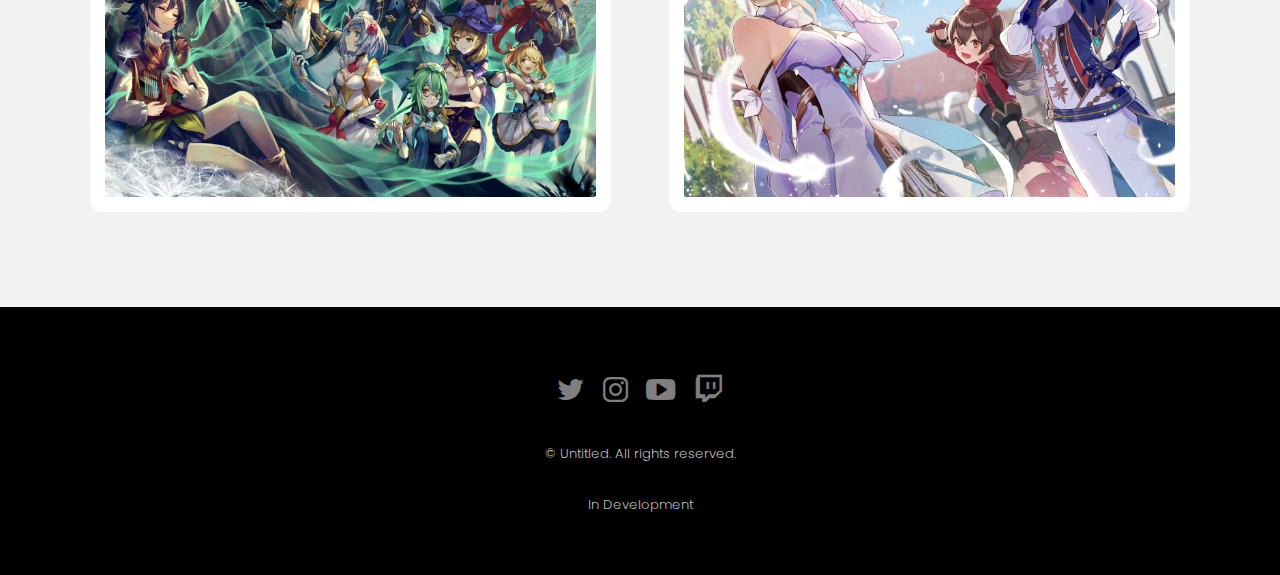
==== commit d2a2f751: "Add files via upload" ====
--- a/index.html
+++ b/index.html
@@ -302,38 +302,107 @@
 					</header>
 					<div class="gallery">
 						<div>
-							<div class="image fit">
-								<a href="#"><img src="images/genshin8.jpg" alt="" /></a>
-							</div>
-						</div>
-
-						<div>
-							<div class="image fit">
-								<a href="#"><img src="images/genshin9.jpg" alt="" /></a>
-							</div>
-						</div>
-
-						<div>
-							<div class="image fit">
-								<a href="#"><img src="images/genshin10.jpg" alt="" /></a>
-							</div>
-						</div>
-
-						<div>
-							<div class="image fit">
-								<a href="#"><img src="images/genshin11.jpg" alt="" /></a>
-							</div>
-						</div>
-						<div>
-							<div class="image fit">
-								<a href="#"><img src="images/genshin1.jpg" alt="" /></a>
-							</div>
-						</div>
-						<div>
-							<div class="image fit">
-								<a href="#"><img src="images/genshin2.jpg" alt="" /></a>
-							</div>
-						</div>
+							
+							<a href="#"><div class="image fit">
+								<img class="image__img" src="images/genshin8.jpg" alt=""/>
+
+								<div
+								class="image__overlay image__overlay--blur">
+								
+								
+								<div class="image__title">Lorem ipsum</div>
+								
+								<p class="image__description">Lorem ipsum dolor sit amet</p>
+
+								</div>	
+							</div></a>
+
+
+						</div>
+
+						<div>
+							
+							<a href="#"><div 	class="image fit">
+								<img src="images/genshin9.jpg" alt=""/>
+
+								<div
+								class="image__overlay image__overlay--blur">
+								
+								
+								<div class="image__title">Lorem ipsum</div>
+								
+								<p class="image__description">Lorem ipsum dolor sit amet</p>
+
+								</div>	
+
+							</div></a>
+						</div>
+
+						<div>
+							<a href="#"><div class="image fit">
+								<img src="images/genshin10.jpg" alt="" />
+
+								<div
+								class="image__overlay image__overlay--blur">
+								
+								
+								<div class="image__title">Lorem ipsum</div>
+								
+								<p class="image__description">Lorem ipsum dolor sit amet</p>
+
+								</div>	
+
+							</div></a>
+						</div>
+
+						<div>
+							<a href="#"><div class="image fit">
+								<img src="images/genshin11.jpg" alt="" />
+
+								<div
+								class="image__overlay image__overlay--blur">
+								
+								
+								<div class="image__title">Lorem ipsum</div>
+								
+								<p class="image__description">Lorem ipsum dolor sit amet</p>
+
+								</div>	
+							</div></a>
+						</div>
+
+						<div>
+							<a href="#"><div class="image fit">
+								<a href="#"><img src="images/genshin1.jpg" alt="" />
+
+								<div
+								class="image__overlay image__overlay--blur">
+								
+								
+								<div class="image__title">Lorem ipsum</div>
+								
+								<p class="image__description">Lorem ipsum dolor sit amet</p>
+
+								</div>	
+
+							</div>
+						</div></a>
+
+						<div>
+							<a href="#"><div class="image fit">
+								<img src="images/genshin2.jpg" alt="" />
+
+								<div
+								class="image__overlay image__overlay--blur">
+								
+									<div class="image__title">Lorem ipsum</div>
+								
+									<p class="image__description">Lorem ipsum dolor sit amet</p>
+
+								</div>	
+
+							</div>
+						</div></a>
 					</div>
 				</div>
 			</section>
--- a/assets/css/main.css
+++ b/assets/css/main.css
@@ -1817,6 +1817,7 @@
 	.box {
 		margin-bottom: 2rem;
 		background: #FFF;
+		opacity: 0.95;
 	}
 
 		.box .image.fit {
@@ -2903,6 +2904,7 @@
 			background-repeat: no-repeat;
 			background-size: cover;
 			position: relative;
+			border: 0px;
 		}
 		.wrapper.style2 .special{
 			color: white;
@@ -3424,7 +3426,7 @@
 
 	.grid-style {
 		width: 100%;
-		margin: 0 0 2.5rem 0;
+		margin: 0 0 1rem 0;
 		display: -moz-flex;
 		display: -webkit-flex;
 		display: -ms-flex;
@@ -4378,4 +4380,58 @@
 				padding: 3rem 0 1rem 0 ;
 			}
 
-		}+		}
+/* image__overlay */
+
+.image.fit{
+	position: relative;
+}
+
+.image.fit .image__img{
+	width: 100%;
+	display: block;
+}
+
+.image__overlay{
+	position: absolute;
+	top: 0;
+	left: 0;
+	width: 100%;
+	height: 100%;
+	background: rgba(0, 0, 0, 0.6);
+	display: flex;
+	flex-direction: column;
+	color: white;
+	align-items: center;
+	justify-content: center;
+	opacity: 0;	
+	transition: opacity 0.25s;
+	border-radius: 12px
+}
+
+.image__overlay:hover{
+	opacity: 1;
+}
+
+/* .image__overlay--blur{
+	backdrop-filter: blur(5px);
+} */
+
+.image__overlay > * {
+	transform: translateY(20px);
+	transition: transform 0.25s;
+}
+
+.image__overlay:hover > *{
+	transform: translateY(0)
+}
+
+.image__title{
+	font-size: 2em;
+	font-weight: bold;	
+}
+
+.image__description{
+	font-size: 1.25em;	
+	margin-top: 0.25em; 
+}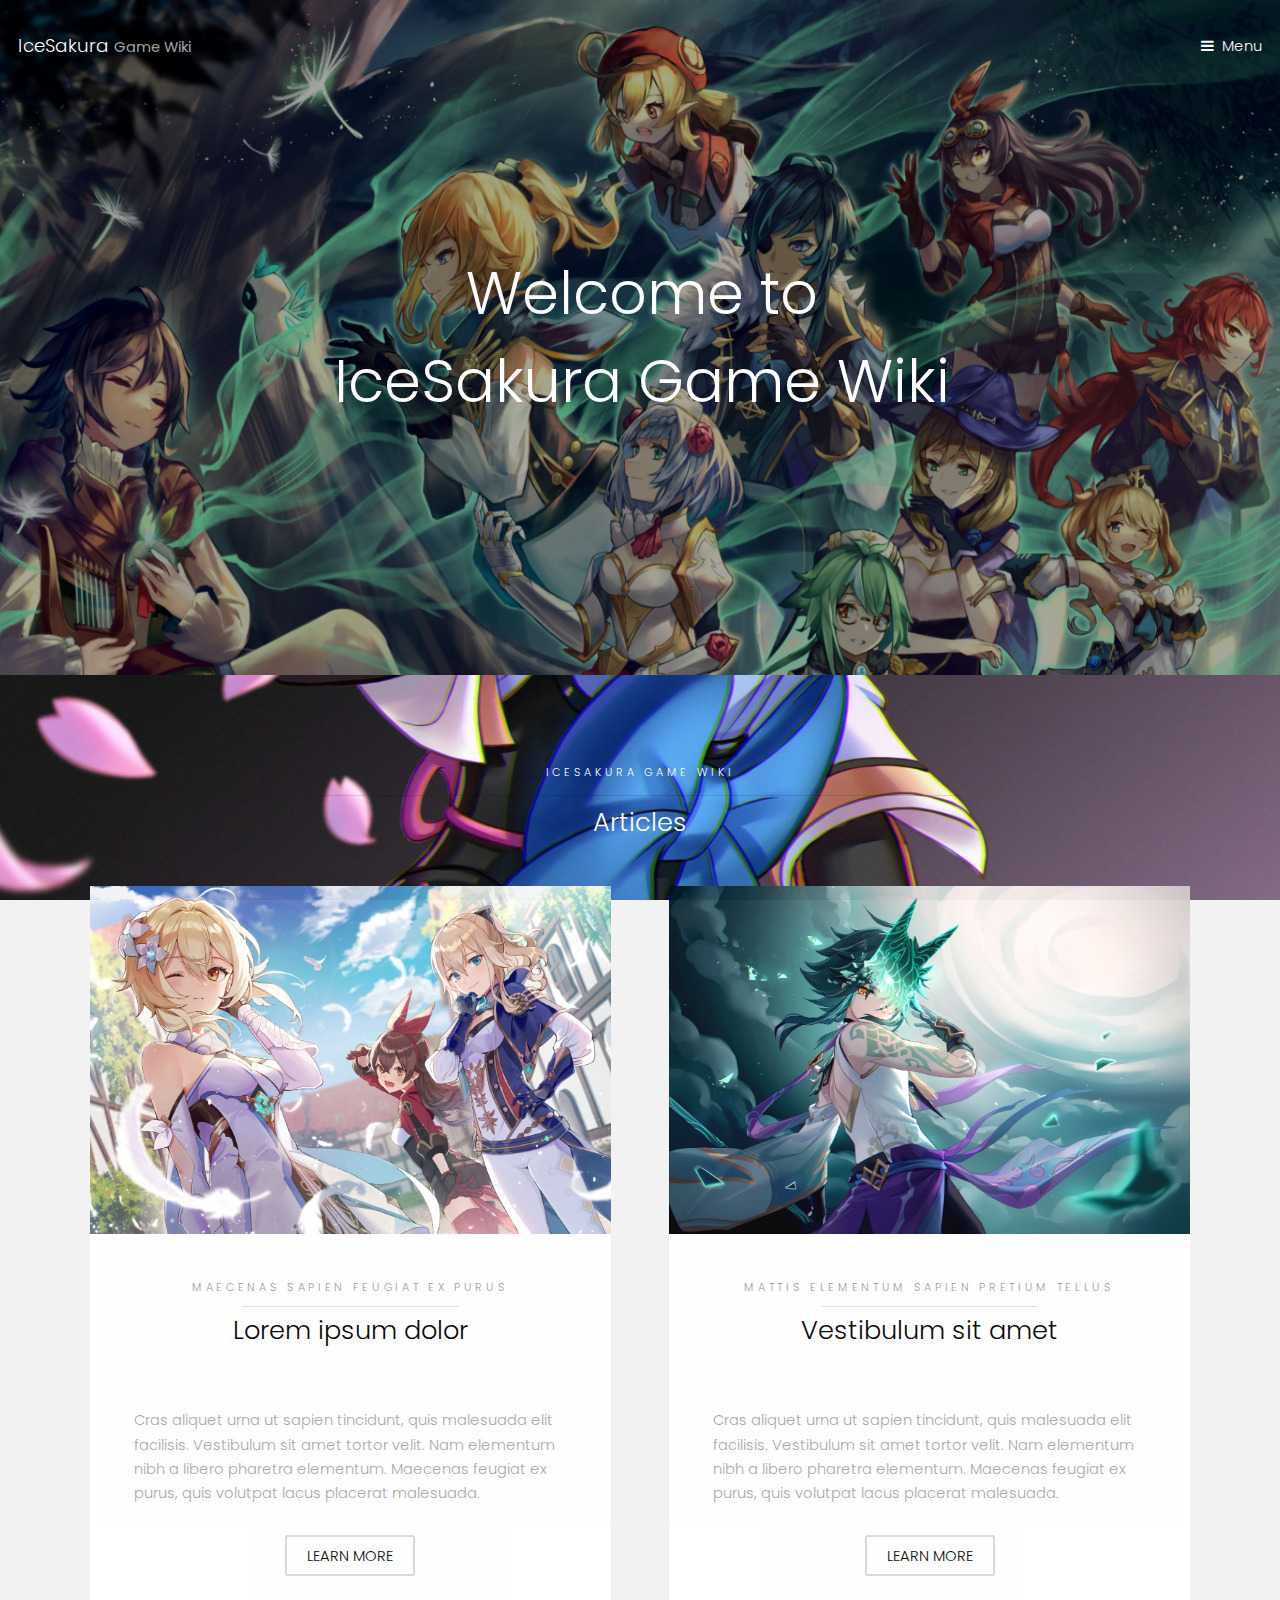
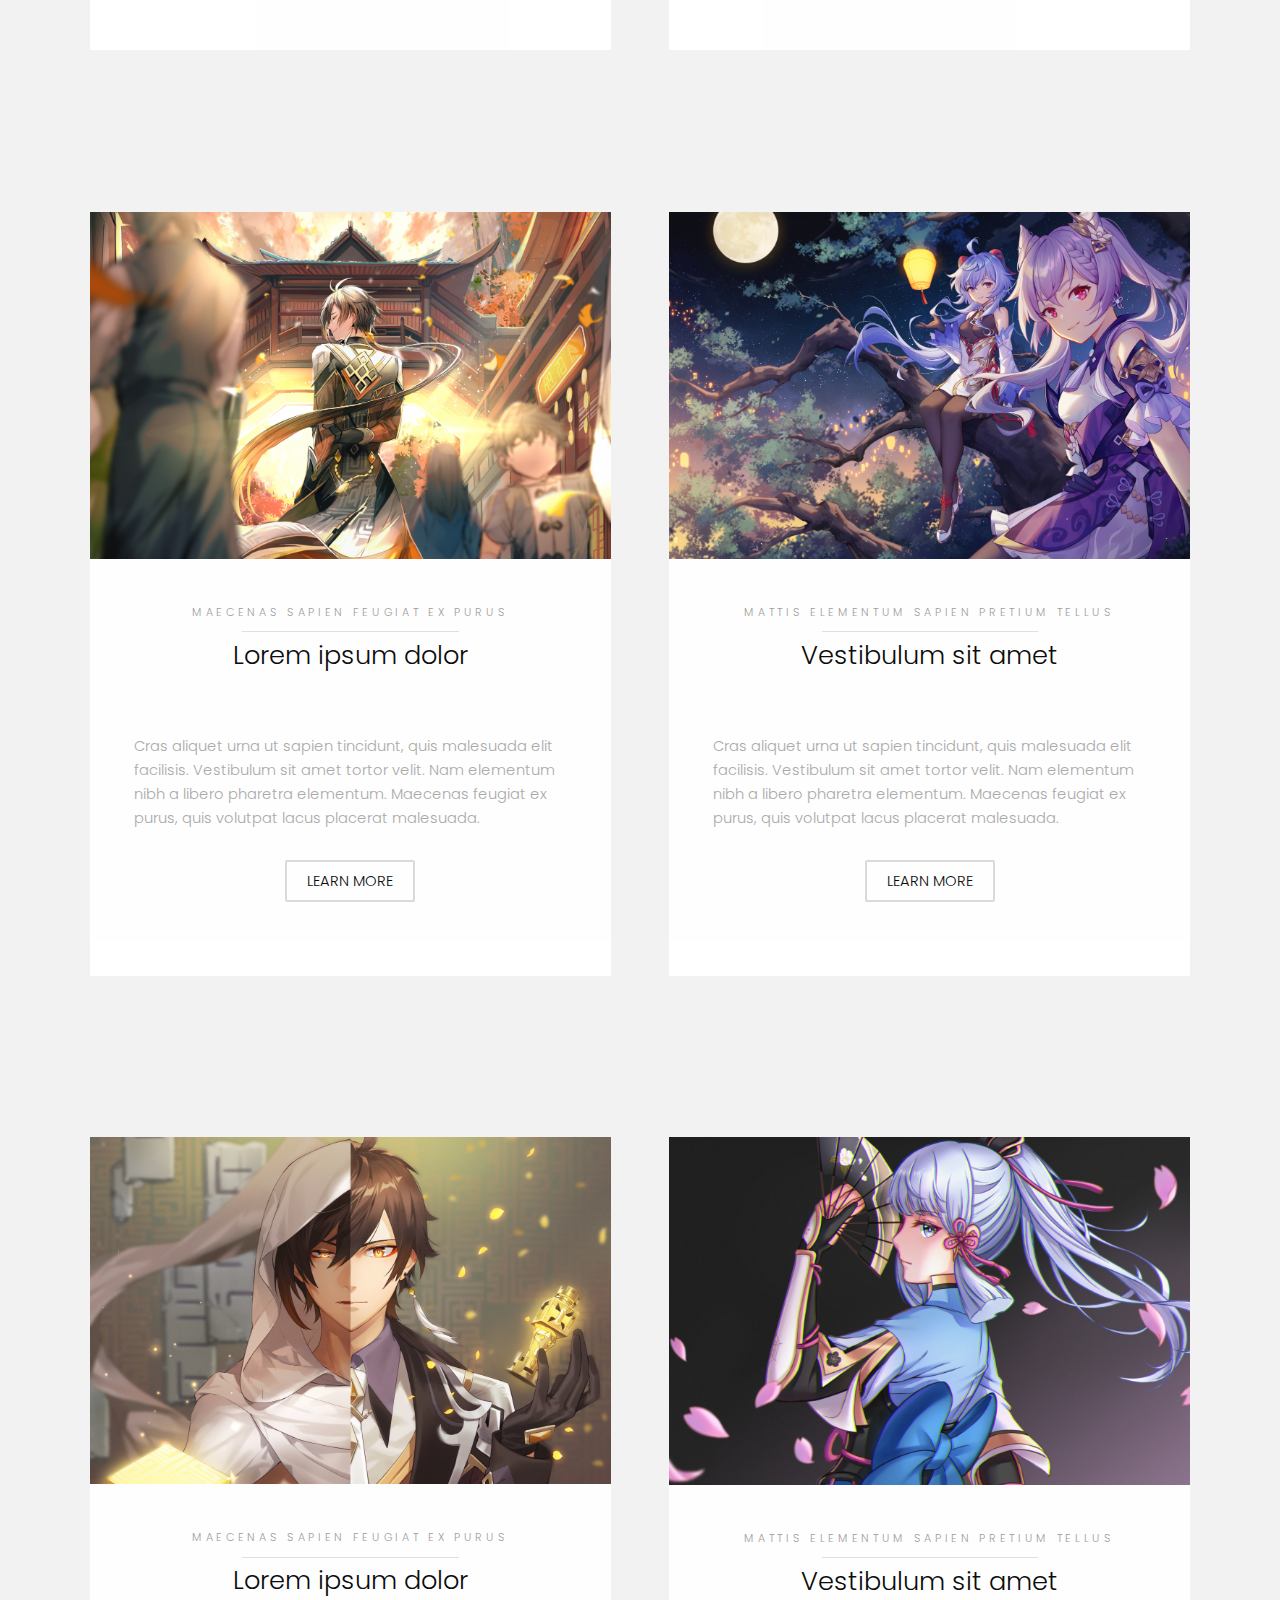
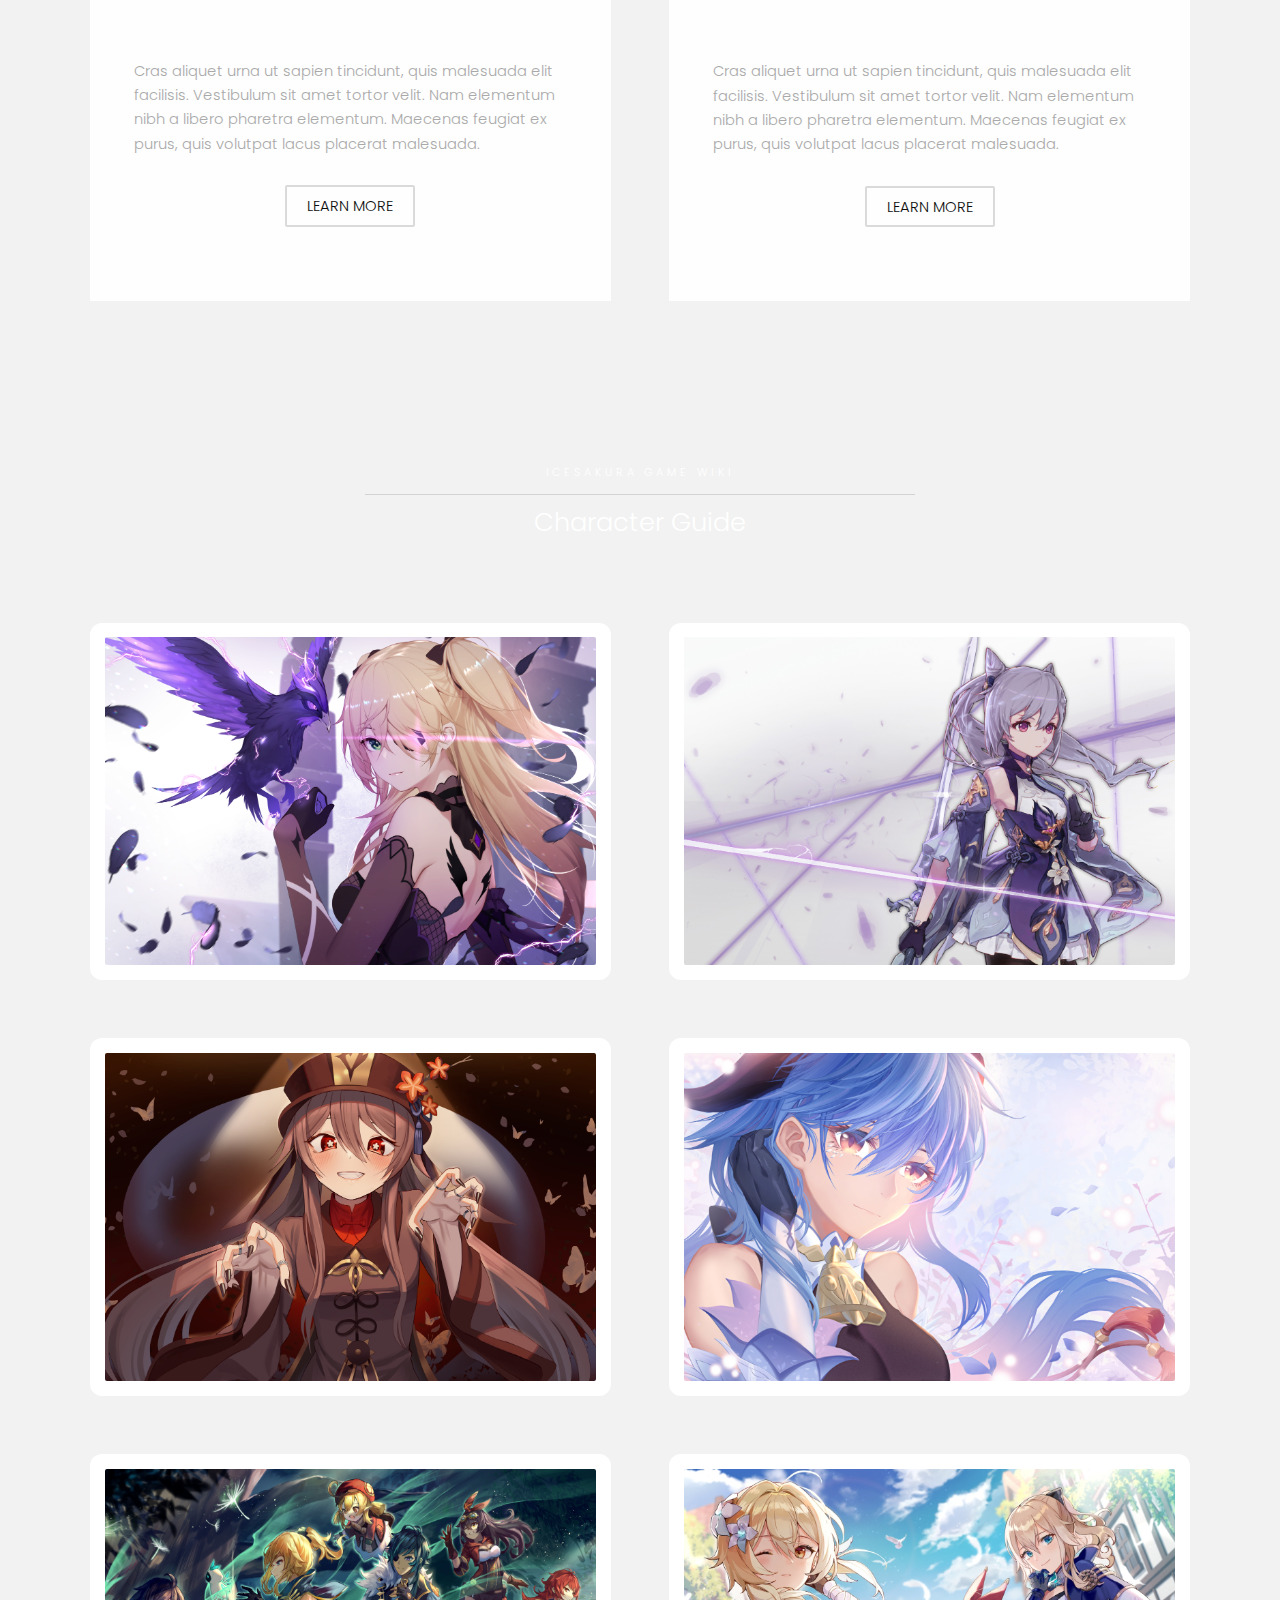
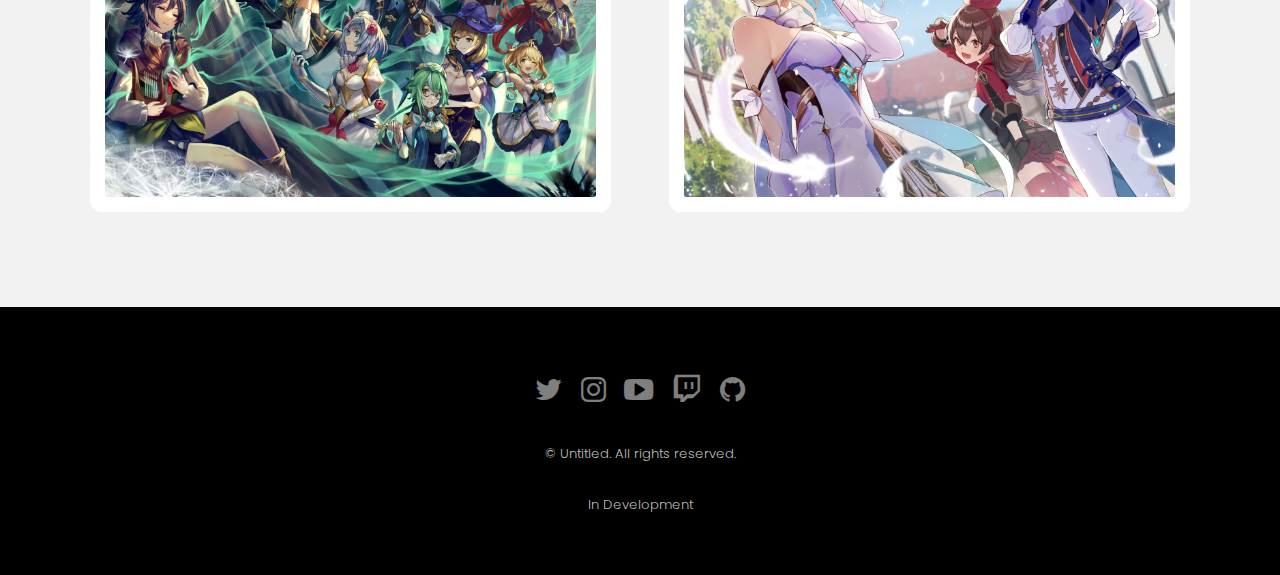
==== commit b1d2079b: "Add files via upload" ====
--- a/index.html
+++ b/index.html
@@ -9,7 +9,8 @@
 		<title>IceSakura Webpage</title>
 		<meta charset="utf-8" />
 		<meta name="viewport" content="width=device-width, initial-scale=1" />
-		<link rel="stylesheet" href="assets/css/main.css" />
+		<link rel="stylesheet" href="assets/css/main.css" />	
+		<link rel="icon" href="images/favicon.png" type="image" sizes="16x16"> 
 	</head>
 	<body>
 
@@ -23,13 +24,18 @@
 			<nav id="menu">
 				<ul class="links">
 					<li><a href="index.html">Home</a></li>
-					<li><a class='dropdown-arrow' href="#">Genshin Impact</a>
+					<li><a class='dropdown-arrow'>Genshin Impact</a>
 						<ul class='sub-menus'>
-						  <li><a href="#">- Introduction</a></li>
-						  <li><a href="#">-Guides</a></li>
+						  <li><a href="introduction.html">- Introduction</a></li>
+						  <li><a href="character.html" class='dropdown-arrow'>- Character</a></li>
+						  <ul class='sub-menus'>
+							  <li><a href="#"> - Anemo Character</a></li>
+						  </ul>
+						  <li><a href="weapon.html">- Weapons</a></li>
+						  <li><a href="artifacts.html">- Artifacts</a></li>
 						</ul>
 					  </li>
-					<li><a href="elements.html">Contact</a></li>
+					<li><a href="contact.html">Contact</a></li>
 				</ul>
 			</nav>
 
@@ -146,6 +152,14 @@
 		</article>
 	</section>
 
+			<!-- Boton hacia arriba -->
+			<a class="ir-arriba"  javascript:void(0) title="Volver arriba">
+				<span class="fa-stack">
+				  <i class="fa fa-circle fa-stack-2x"></i>
+				  <i class="fa fa-arrow-up fa-stack-1x fa-inverse"></i>
+				</span>
+			  </a>
+
 		<!-- One -->
 			<section id="one" class="wrapper style2">
 				<header class="align-center">
@@ -416,6 +430,7 @@
 						<li><a href="#" class="icon fa-instagram"><span class="label">Instagram</span></a></li>
 						<li><a href="#" class="icon fa-youtube-play"><span class="label">youtube</span></a></li>
 						<li><a href="#" class="icon fa-twitch"><span class="label">twitch</span></a></li>
+						<li><a href="#" class="icon fa-github"><span class="label">github</span></a></li>
 					</ul>
 				</div>
 				<div class="copyright">
@@ -432,5 +447,6 @@
 			<script src="assets/js/util.js"></script>
 			<script src="assets/js/main.js"></script>
 			<script src="assets/js/munu.js"></script>
+			<script src="assets/js/botom.js"></script>
 	</body>
 </html>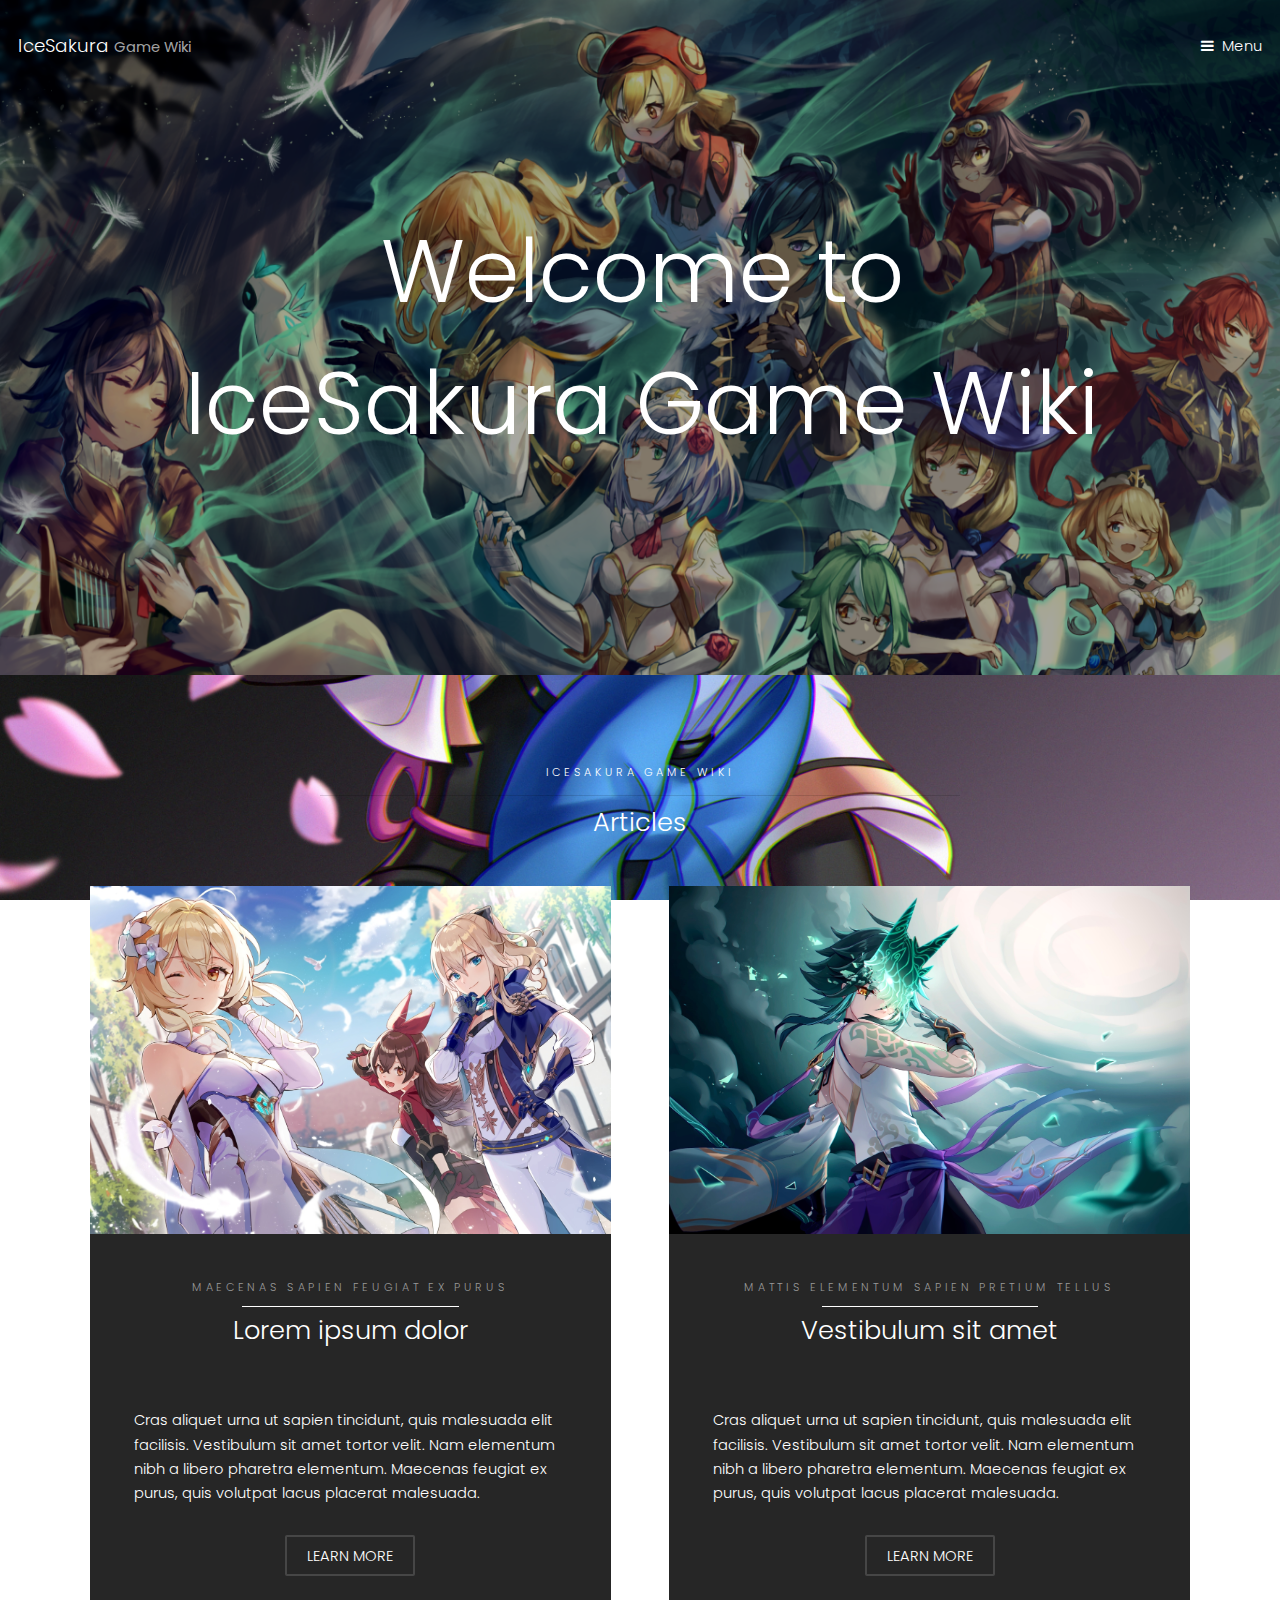
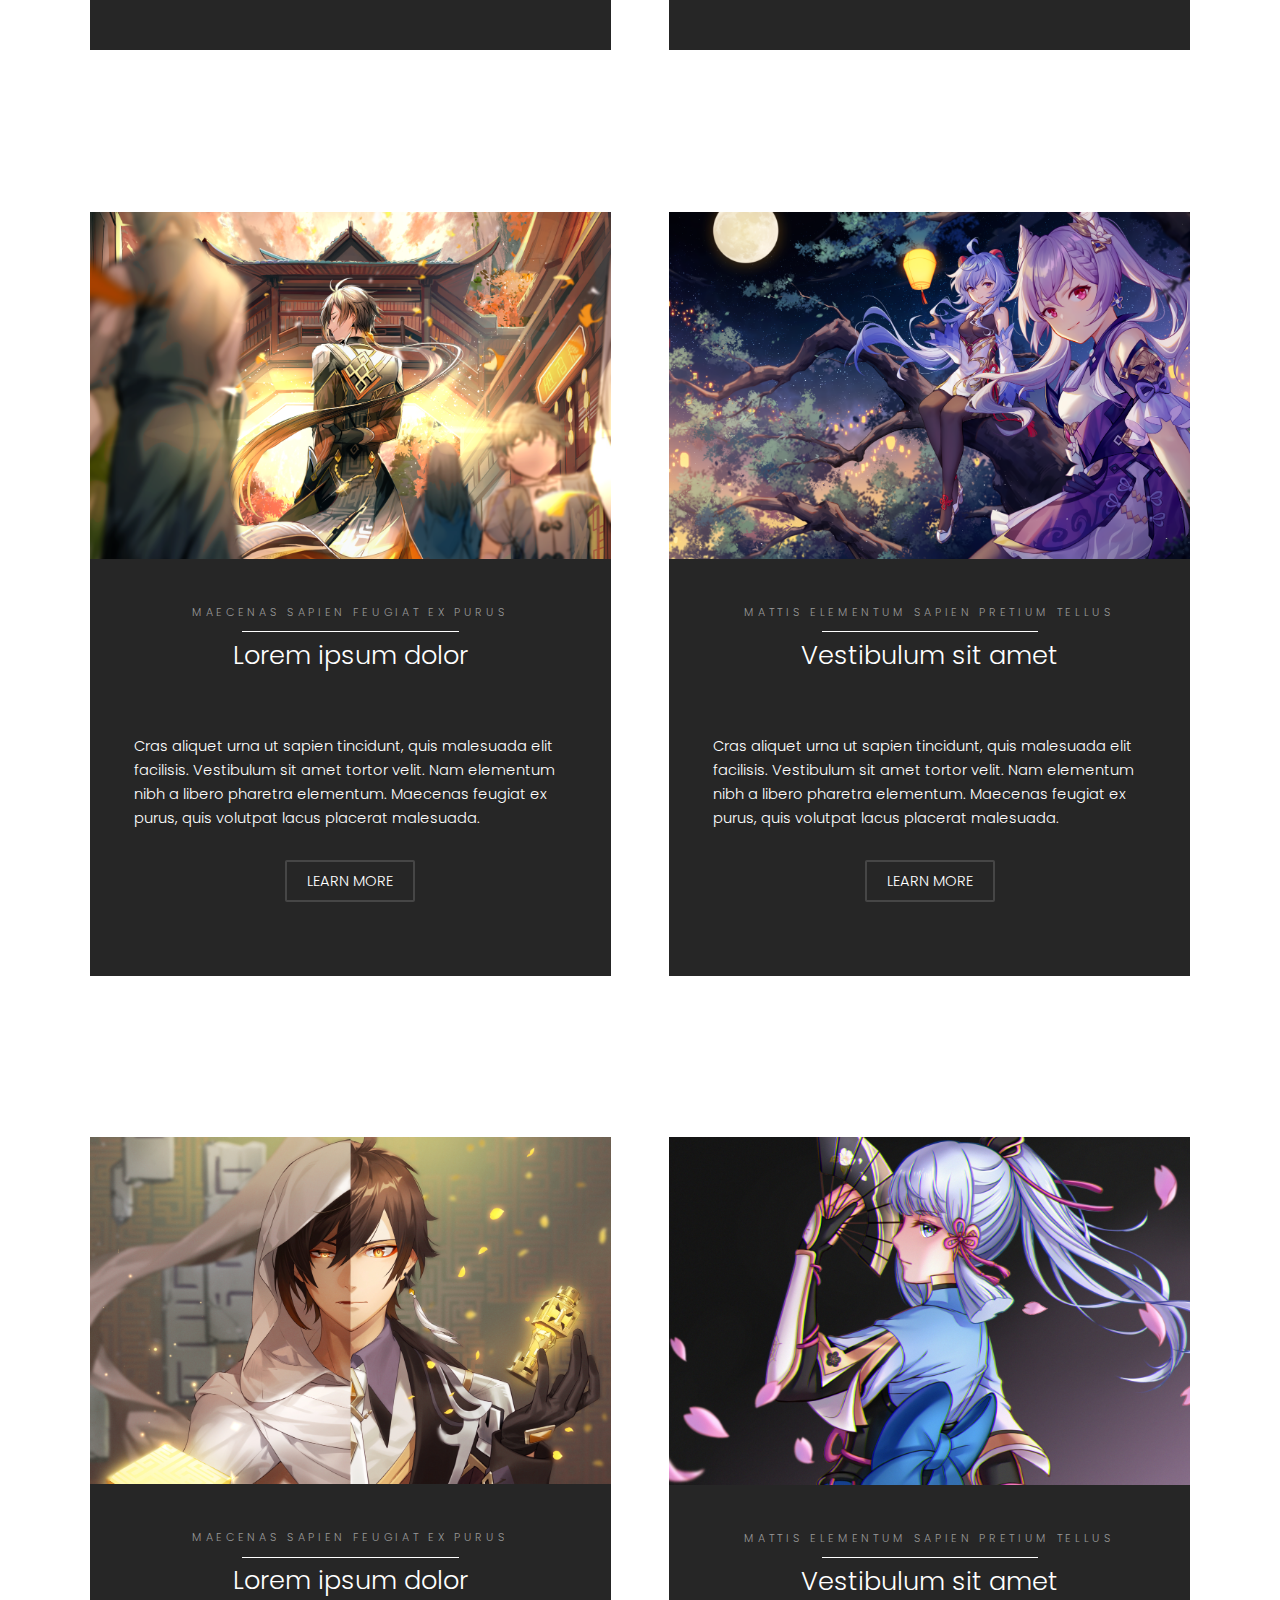
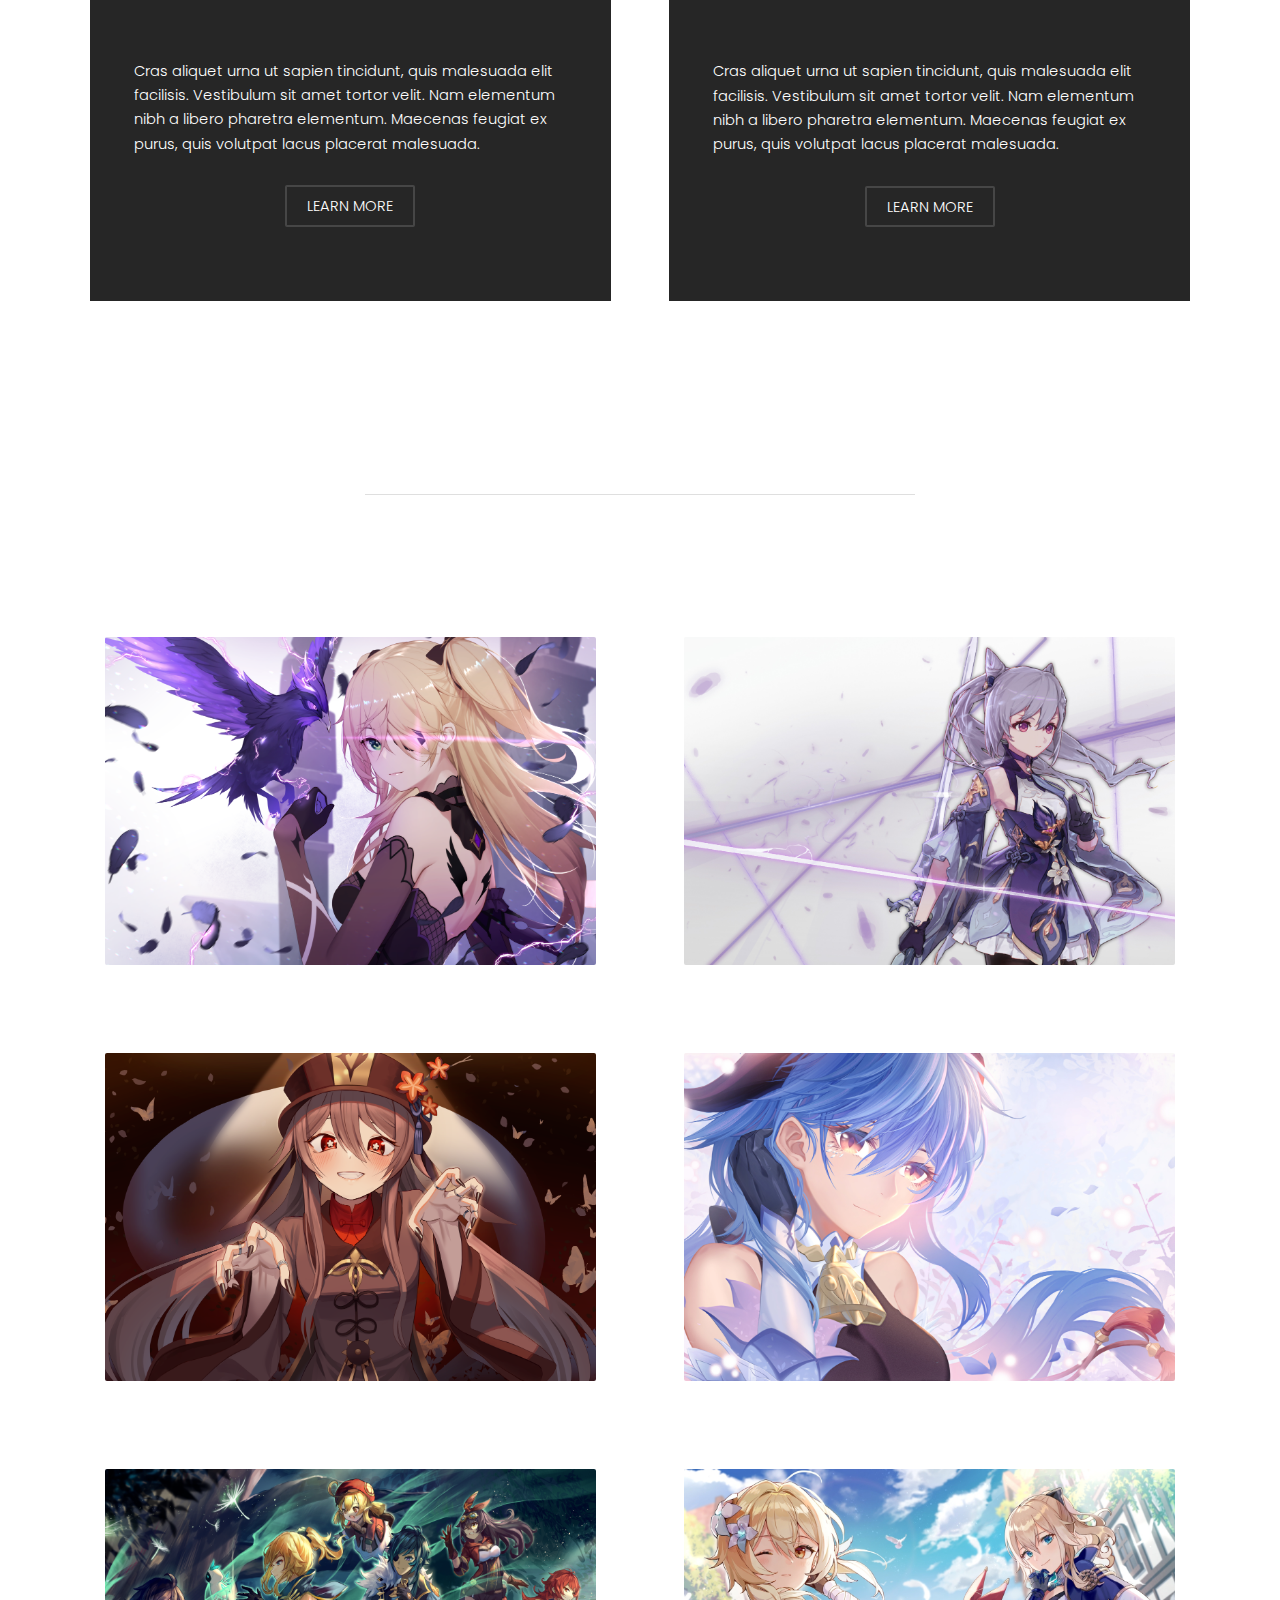
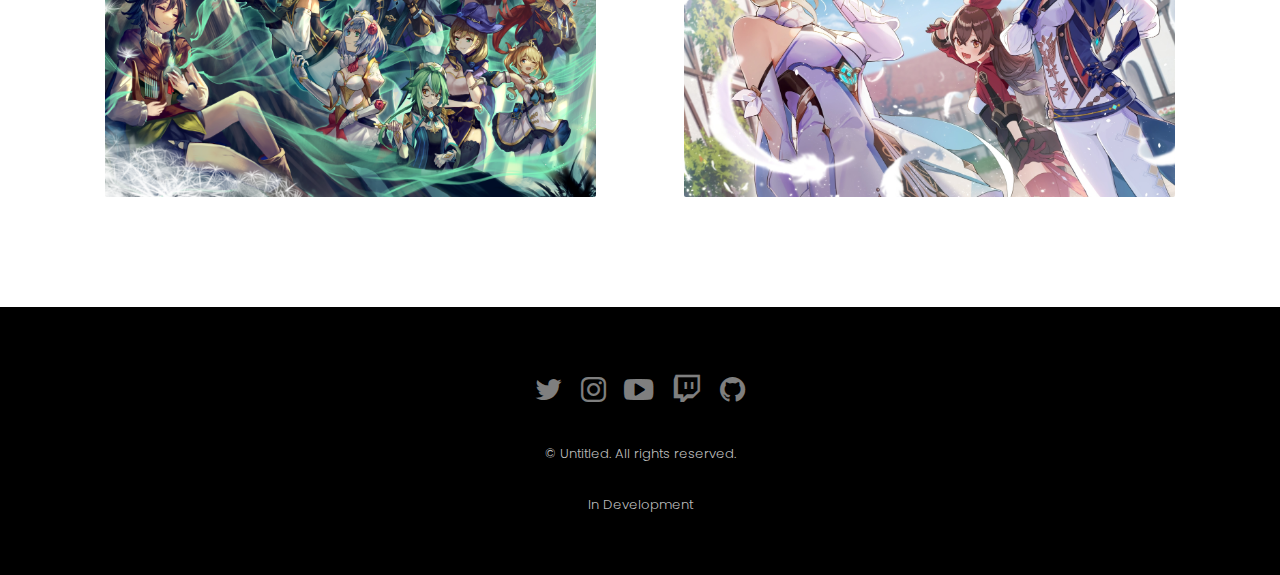
==== commit 0e99ecd2: "Add files via upload" ====
--- a/index.html
+++ b/index.html
@@ -27,10 +27,7 @@
 					<li><a class='dropdown-arrow'>Genshin Impact</a>
 						<ul class='sub-menus'>
 						  <li><a href="introduction.html">- Introduction</a></li>
-						  <li><a href="character.html" class='dropdown-arrow'>- Character</a></li>
-						  <ul class='sub-menus'>
-							  <li><a href="#"> - Anemo Character</a></li>
-						  </ul>
+						  <li><a href="character.html">- Character</a></li>
 						  <li><a href="weapon.html">- Weapons</a></li>
 						  <li><a href="artifacts.html">- Artifacts</a></li>
 						</ul>
--- a/assets/css/main.css
+++ b/assets/css/main.css
@@ -1812,13 +1812,26 @@
 		border-bottom-color: rgba(144, 144, 144, 0.25);
 	}
 
+.ir-arriba{
+	display:none;
+	background-repeat:no-repeat;
+	font-size:20px;
+	color:black;
+	cursor:pointer;
+	position:fixed;
+	bottom:10px;
+	right:10px;
+	z-index:2;
+	}
+	
 /* Box */
 
 	.box {
 		margin-bottom: 2rem;
-		background: #FFF;
-		opacity: 0.95;
-	}
+		background: rgba(0, 0, 0, 0.85);
+		
+	}
+
 
 		.box .image.fit {
 			margin: 0;
@@ -1831,6 +1844,7 @@
 
 		.box header h2 {
 			margin-bottom: 2rem;
+			
 		}
 
 		.box header p {
@@ -1840,7 +1854,7 @@
 			margin: 0 0 .25rem 0;
 			padding: 0 0 .75rem 0;
 			letter-spacing: .25rem;
-		}
+			}
 
 			.box header p:after {
 				content: '';
@@ -1851,7 +1865,9 @@
 				left: 0;
 				width: 50%;
 				height: 1px;
-				background-color: rgba(0, 0, 0, 0.125);
+				background-color: white;
+
+				
 			}
 
 		.box .content {
@@ -2896,225 +2912,230 @@
 				border-color: rgba(255, 255, 255, 0.25);
 			}
 
-		.wrapper.style2 {
-			background-color: #f2f2f2;
-			color: #a6a6a6;
-			background-image: url(../../images/ayaka.jpg); 	
-			background-attachment: fixed;
-			background-repeat: no-repeat;
-			background-size: cover;
-			position: relative;
-			border: 0px;
-		}
-		.wrapper.style2 .special{
-			color: white;
-		}
-		.wrapper.style2 .special2{
-			color: white;
-		}
-			.wrapper.style2 input, .wrapper.style2 select, .wrapper.style2 textarea {
-				color: #000;
-			}
-
-			.wrapper.style2 a {
-				color: #8a4680;
-			}
-
-			.wrapper.style2 strong, .wrapper.style2 b {
-				color: #000;
-			}
-
-			.wrapper.style2 h1, .wrapper.style2 h2, .wrapper.style2 h3, .wrapper.style2 h4, .wrapper.style2 h5, .wrapper.style2 h6 {
-				color: #000;
-			}
-
-			.wrapper.style2 blockquote {
-				border-left-color: rgba(0, 0, 0, 0.15);
-			}
-
-			.wrapper.style2 code {
-				background: rgba(0, 0, 0, 0.075);
-				border-color: rgba(0, 0, 0, 0.15);
-			}
-
-			.wrapper.style2 hr {
-				border-bottom-color: rgba(0, 0, 0, 0.15);
-			}
-
-			.wrapper.style2 .box {
-				border-color: rgba(0, 0, 0, 0.15);
-			}
-
-			.wrapper.style2 input[type="submit"],
-			.wrapper.style2 input[type="reset"],
-			.wrapper.style2 input[type="button"],
-			.wrapper.style2 button,
-			.wrapper.style2 .button {
-				background-color: #000;
-				color: #f2f2f2 !important;
-			}
-
-				.wrapper.style2 input[type="submit"].alt,
-				.wrapper.style2 input[type="reset"].alt,
-				.wrapper.style2 input[type="button"].alt,
-				.wrapper.style2 button.alt,
-				.wrapper.style2 .button.alt {
-					background-color: transparent;
-					box-shadow: inset 0 0 0 2px rgba(0, 0, 0, 0.15);
-					color: #000 !important;
-				}
-
-					.wrapper.style2 input[type="submit"].alt:hover,
-					.wrapper.style2 input[type="reset"].alt:hover,
-					.wrapper.style2 input[type="button"].alt:hover,
-					.wrapper.style2 button.alt:hover,
-					.wrapper.style2 .button.alt:hover {
+			.wrapper.style2 {
+				background-color: #f2f2f2;
+				color: #a6a6a6;
+				background: url(../../images/ayaka.jpg); 	
+				background-repeat: no-repeat;
+				background-attachment: fixed;
+				background-position: center;
+				background-size: cover;
+				position: relative;
+				border: 0px;
+			}
+			.wrapper.style2 .special{
+				color: white;
+			}
+			.wrapper.style2 .special2{
+				color: white;
+			}
+				.wrapper.style2 input, .wrapper.style2 select, .wrapper.style2 textarea {
+					color: #000;
+				}
+	
+				.wrapper.style2 a {
+					color: #8a4680;
+				}
+	
+				.wrapper.style2 strong, .wrapper.style2 b {
+					color: #000;
+				}
+	
+				.wrapper.style2 h1, .wrapper.style2 h2, .wrapper.style2 h3, .wrapper.style2 h4, .wrapper.style2 h5, .wrapper.style2 h6 {
+					color: white;
+				}
+	
+				.wrapper.style2 p {
+					color: white;
+				}
+	
+				.wrapper.style2 blockquote {
+					border-left-color: rgba(0, 0, 0, 0.15);
+				}
+	
+				.wrapper.style2 code {
+					background: rgba(0, 0, 0, 0.075);
+					border-color: rgba(0, 0, 0, 0.15);
+				}
+	
+				.wrapper.style2 hr {
+					border-bottom-color: rgba(0, 0, 0, 0.15);
+				}
+	
+				.wrapper.style2 .box {
+					border-color: rgba(0, 0, 0, 0.15);
+				}
+	
+				.wrapper.style2 input[type="submit"],
+				.wrapper.style2 input[type="reset"],
+				.wrapper.style2 input[type="button"],
+				.wrapper.style2 button,
+				.wrapper.style2 .button {
+					background-color: #000;
+					color: #f2f2f2 !important;
+				}
+	
+					.wrapper.style2 input[type="submit"].alt,
+					.wrapper.style2 input[type="reset"].alt,
+					.wrapper.style2 input[type="button"].alt,
+					.wrapper.style2 button.alt,
+					.wrapper.style2 .button.alt {
+						background-color: transparent;
+						box-shadow: inset 0 0 0 2px rgba(255, 255, 255, 0.15);
+						color: white !important;
+					}
+	
+						.wrapper.style2 input[type="submit"].alt:hover,
+						.wrapper.style2 input[type="reset"].alt:hover,
+						.wrapper.style2 input[type="button"].alt:hover,
+						.wrapper.style2 button.alt:hover,
+						.wrapper.style2 .button.alt:hover {
+							background-color: rgba(0, 0, 0, 0.075);
+						}
+	
+						.wrapper.style2 input[type="submit"].alt:active,
+						.wrapper.style2 input[type="reset"].alt:active,
+						.wrapper.style2 input[type="button"].alt:active,
+						.wrapper.style2 button.alt:active,
+						.wrapper.style2 .button.alt:active {
+							background-color: rgba(0, 0, 0, 0.2);
+						}
+	
+						.wrapper.style2 input[type="submit"].alt.icon:before,
+						.wrapper.style2 input[type="reset"].alt.icon:before,
+						.wrapper.style2 input[type="button"].alt.icon:before,
+						.wrapper.style2 button.alt.icon:before,
+						.wrapper.style2 .button.alt.icon:before {
+							color: #999999;
+						}
+	
+					.wrapper.style2 input[type="submit"].special,
+					.wrapper.style2 input[type="reset"].special,
+					.wrapper.style2 input[type="button"].special,
+					.wrapper.style2 button.special,
+					.wrapper.style2 .button.special {
+						background-color: #8a4680;
+						color: #ffffff !important;
+					}
+	
+						.wrapper.style2 input[type="submit"].special:hover,
+						.wrapper.style2 input[type="reset"].special:hover,
+						.wrapper.style2 input[type="button"].special:hover,
+						.wrapper.style2 button.special:hover,
+						.wrapper.style2 .button.special:hover {
+							background-color: #9b4f90;
+						}
+	
+						.wrapper.style2 input[type="submit"].special:active,
+						.wrapper.style2 input[type="reset"].special:active,
+						.wrapper.style2 input[type="button"].special:active,
+						.wrapper.style2 button.special:active,
+						.wrapper.style2 .button.special:active {
+							background-color: #793d70;
+						}
+	
+				.wrapper.style2 label {
+					color: #000;
+				}
+	
+				.wrapper.style2 input[type="text"],
+				.wrapper.style2 input[type="password"],
+				.wrapper.style2 input[type="email"],
+				.wrapper.style2 select,
+				.wrapper.style2 textarea {
+					background: rgba(0, 0, 0, 0.075);
+					border-color: rgba(0, 0, 0, 0.15);
+				}
+	
+					.wrapper.style2 input[type="text"]:focus,
+					.wrapper.style2 input[type="password"]:focus,
+					.wrapper.style2 input[type="email"]:focus,
+					.wrapper.style2 select:focus,
+					.wrapper.style2 textarea:focus {
+						border-color: #8a4680;
+						box-shadow: 0 0 0 1px #8a4680;
+					}
+	
+				.wrapper.style2 .select-wrapper:before {
+					color: rgba(0, 0, 0, 0.15);
+				}
+	
+				.wrapper.style2 input[type="checkbox"] + label,
+				.wrapper.style2 input[type="radio"] + label {
+					color: #a6a6a6;
+				}
+	
+					.wrapper.style2 input[type="checkbox"] + label:before,
+					.wrapper.style2 input[type="radio"] + label:before {
+						background: rgba(0, 0, 0, 0.075);
+						border-color: rgba(0, 0, 0, 0.15);
+					}
+	
+				.wrapper.style2 input[type="checkbox"]:checked + label:before,
+				.wrapper.style2 input[type="radio"]:checked + label:before {
+					background-color: #8a4680;
+					border-color: #8a4680;
+					color: #ffffff;
+				}
+	
+				.wrapper.style2 input[type="checkbox"]:focus + label:before,
+				.wrapper.style2 input[type="radio"]:focus + label:before {
+					border-color: #8a4680;
+					box-shadow: 0 0 0 1px #8a4680;
+				}
+	
+				.wrapper.style2 ::-webkit-input-placeholder {
+					color: #999999 !important;
+					
+				}
+	
+				.wrapper.style2 :-moz-placeholder {
+					color: #999999 !important;
+				}
+	
+				.wrapper.style2 ::-moz-placeholder {
+					color: #999999 !important;
+				}
+	
+				.wrapper.style2 :-ms-input-placeholder {
+					color: #999999 !important;
+				}
+	
+				.wrapper.style2 .formerize-placeholder {
+					color: #999999 !important;
+				}
+	
+				.wrapper.style2 ul.alt li {
+					border-top-color: rgba(0, 0, 0, 0.15);
+				}
+	
+				.wrapper.style2 header p {
+					color: #999999;
+				}
+	
+				.wrapper.style2 table tbody tr {
+					border-color: rgba(0, 0, 0, 0.15);
+				}
+	
+					.wrapper.style2 table tbody tr:nth-child(2n + 1) {
 						background-color: rgba(0, 0, 0, 0.075);
 					}
-
-					.wrapper.style2 input[type="submit"].alt:active,
-					.wrapper.style2 input[type="reset"].alt:active,
-					.wrapper.style2 input[type="button"].alt:active,
-					.wrapper.style2 button.alt:active,
-					.wrapper.style2 .button.alt:active {
-						background-color: rgba(0, 0, 0, 0.2);
-					}
-
-					.wrapper.style2 input[type="submit"].alt.icon:before,
-					.wrapper.style2 input[type="reset"].alt.icon:before,
-					.wrapper.style2 input[type="button"].alt.icon:before,
-					.wrapper.style2 button.alt.icon:before,
-					.wrapper.style2 .button.alt.icon:before {
-						color: #999999;
-					}
-
-				.wrapper.style2 input[type="submit"].special,
-				.wrapper.style2 input[type="reset"].special,
-				.wrapper.style2 input[type="button"].special,
-				.wrapper.style2 button.special,
-				.wrapper.style2 .button.special {
-					background-color: #8a4680;
-					color: #ffffff !important;
-				}
-
-					.wrapper.style2 input[type="submit"].special:hover,
-					.wrapper.style2 input[type="reset"].special:hover,
-					.wrapper.style2 input[type="button"].special:hover,
-					.wrapper.style2 button.special:hover,
-					.wrapper.style2 .button.special:hover {
-						background-color: #9b4f90;
-					}
-
-					.wrapper.style2 input[type="submit"].special:active,
-					.wrapper.style2 input[type="reset"].special:active,
-					.wrapper.style2 input[type="button"].special:active,
-					.wrapper.style2 button.special:active,
-					.wrapper.style2 .button.special:active {
-						background-color: #793d70;
-					}
-
-			.wrapper.style2 label {
-				color: #000;
-			}
-
-			.wrapper.style2 input[type="text"],
-			.wrapper.style2 input[type="password"],
-			.wrapper.style2 input[type="email"],
-			.wrapper.style2 select,
-			.wrapper.style2 textarea {
-				background: rgba(0, 0, 0, 0.075);
-				border-color: rgba(0, 0, 0, 0.15);
-			}
-
-				.wrapper.style2 input[type="text"]:focus,
-				.wrapper.style2 input[type="password"]:focus,
-				.wrapper.style2 input[type="email"]:focus,
-				.wrapper.style2 select:focus,
-				.wrapper.style2 textarea:focus {
-					border-color: #8a4680;
-					box-shadow: 0 0 0 1px #8a4680;
-				}
-
-			.wrapper.style2 .select-wrapper:before {
-				color: rgba(0, 0, 0, 0.15);
-			}
-
-			.wrapper.style2 input[type="checkbox"] + label,
-			.wrapper.style2 input[type="radio"] + label {
-				color: #a6a6a6;
-			}
-
-				.wrapper.style2 input[type="checkbox"] + label:before,
-				.wrapper.style2 input[type="radio"] + label:before {
-					background: rgba(0, 0, 0, 0.075);
+	
+				.wrapper.style2 table th {
+					color: #000;
+				}
+	
+				.wrapper.style2 table thead {
+					border-bottom-color: rgba(0, 0, 0, 0.15);
+				}
+	
+				.wrapper.style2 table tfoot {
+					border-top-color: rgba(0, 0, 0, 0.15);
+				}
+	
+				.wrapper.style2 table.alt tbody tr td {
 					border-color: rgba(0, 0, 0, 0.15);
 				}
-
-			.wrapper.style2 input[type="checkbox"]:checked + label:before,
-			.wrapper.style2 input[type="radio"]:checked + label:before {
-				background-color: #8a4680;
-				border-color: #8a4680;
-				color: #ffffff;
-			}
-
-			.wrapper.style2 input[type="checkbox"]:focus + label:before,
-			.wrapper.style2 input[type="radio"]:focus + label:before {
-				border-color: #8a4680;
-				box-shadow: 0 0 0 1px #8a4680;
-			}
-
-			.wrapper.style2 ::-webkit-input-placeholder {
-				color: #999999 !important;
-				
-			}
-
-			.wrapper.style2 :-moz-placeholder {
-				color: #999999 !important;
-			}
-
-			.wrapper.style2 ::-moz-placeholder {
-				color: #999999 !important;
-			}
-
-			.wrapper.style2 :-ms-input-placeholder {
-				color: #999999 !important;
-			}
-
-			.wrapper.style2 .formerize-placeholder {
-				color: #999999 !important;
-			}
-
-			.wrapper.style2 ul.alt li {
-				border-top-color: rgba(0, 0, 0, 0.15);
-			}
-
-			.wrapper.style2 header p {
-				color: #999999;
-			}
-
-			.wrapper.style2 table tbody tr {
-				border-color: rgba(0, 0, 0, 0.15);
-			}
-
-				.wrapper.style2 table tbody tr:nth-child(2n + 1) {
-					background-color: rgba(0, 0, 0, 0.075);
-				}
-
-			.wrapper.style2 table th {
-				color: #000;
-			}
-
-			.wrapper.style2 table thead {
-				border-bottom-color: rgba(0, 0, 0, 0.15);
-			}
-
-			.wrapper.style2 table tfoot {
-				border-top-color: rgba(0, 0, 0, 0.15);
-			}
-
-			.wrapper.style2 table.alt tbody tr td {
-				border-color: rgba(0, 0, 0, 0.15);
-			}
 
 
 		/* .wrapper.style3 {
@@ -4229,7 +4250,7 @@
 				}
 
 			.banner > article h2 {
-				font-size: 4rem;
+				font-size: 6rem;
 				margin: 0;
 				color: white;
 				font-weight: 300px;
@@ -4328,6 +4349,22 @@
 
 			.banner > article h2 {
 				font-size: 4em;
+			}
+
+		}
+
+		@media screen and (max-width: 375px) {
+
+			.banner > article .inner {
+				width: 90%;
+			}
+
+			.banner > article p {
+				margin-bottom: 1rem;
+			}
+
+			.banner > article h2 {
+				font-size: 3em;
 			}
 
 		}
@@ -4434,4 +4471,5 @@
 .image__description{
 	font-size: 1.25em;	
 	margin-top: 0.25em; 
-}+}
+
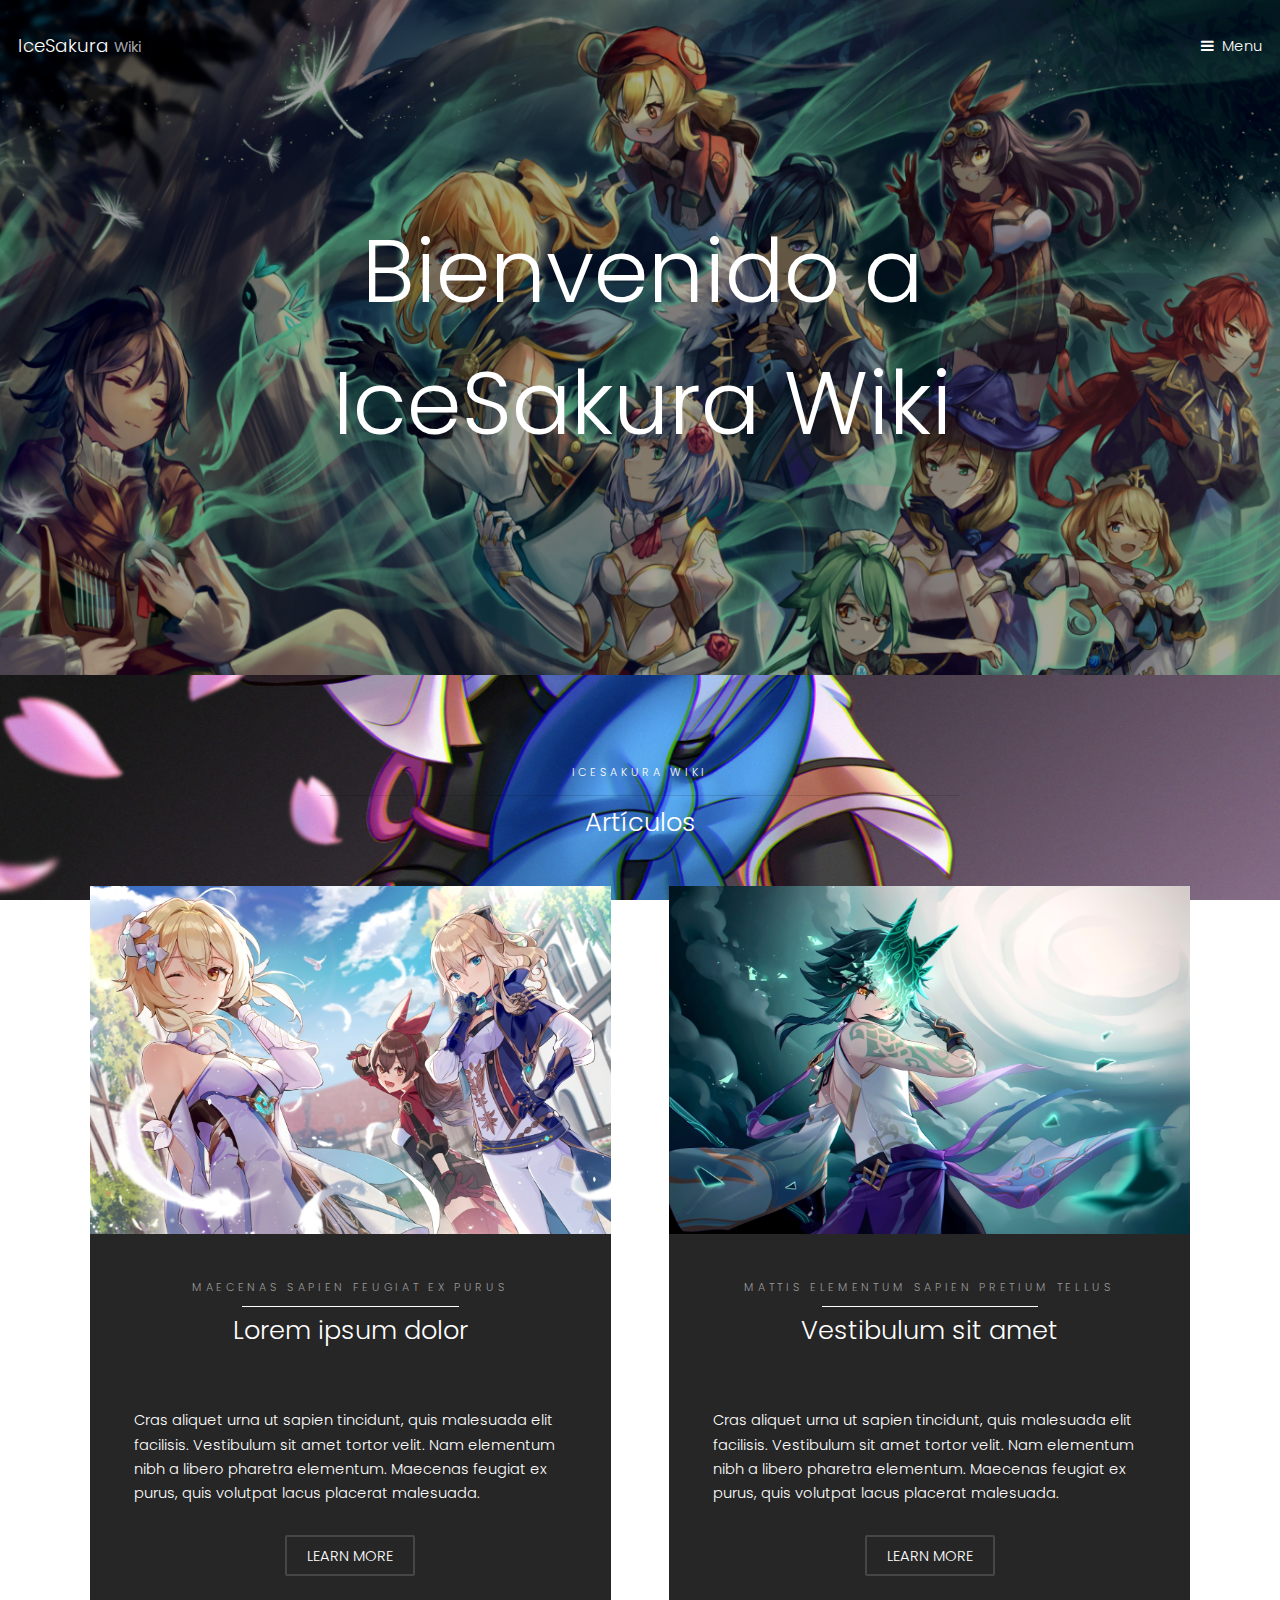
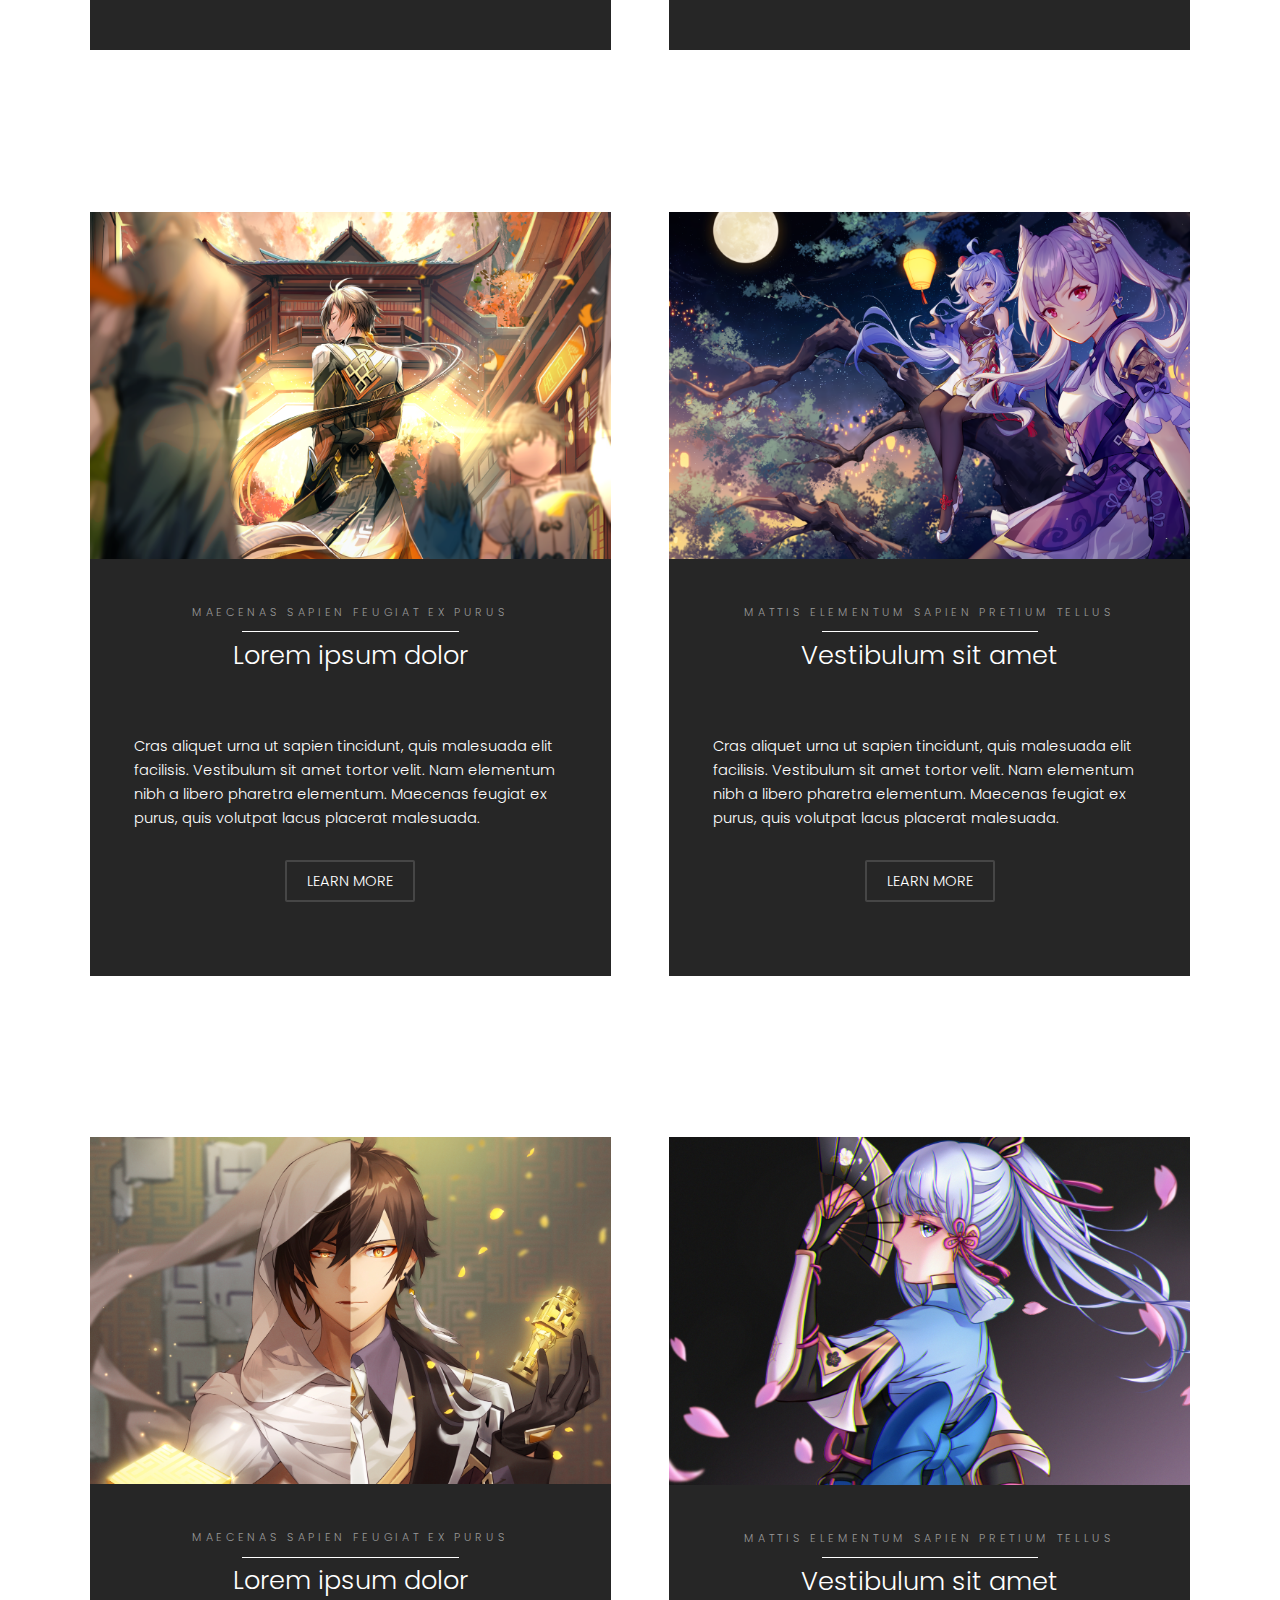
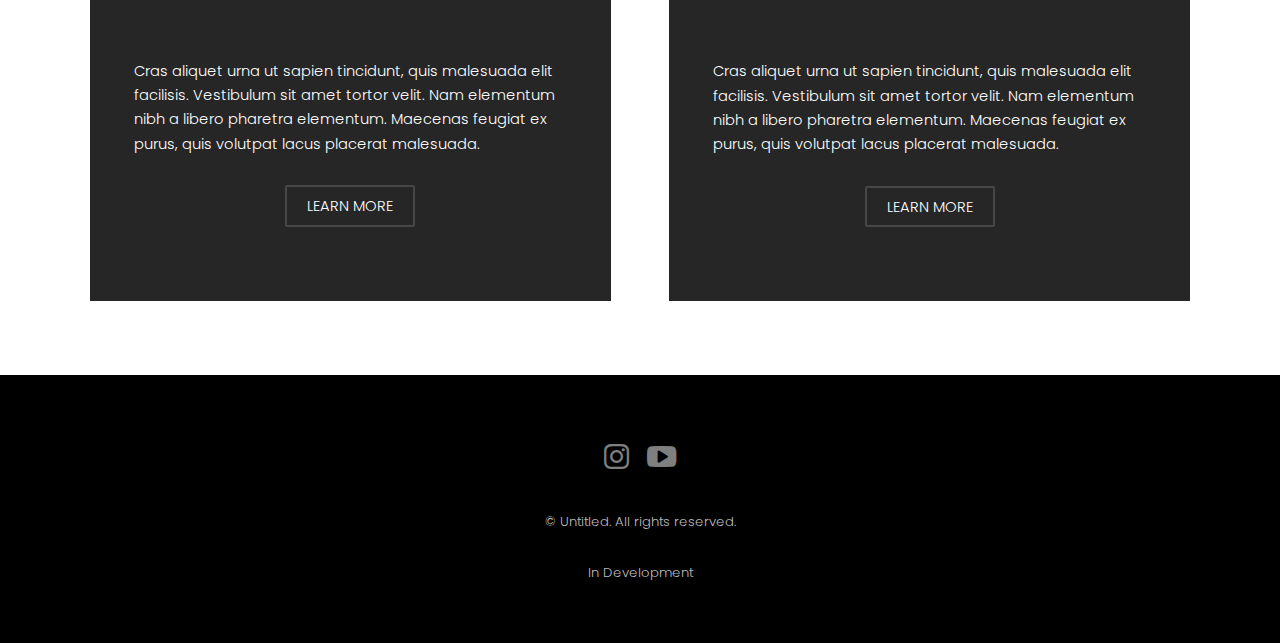
==== commit 3205ac47: "Add files via upload" ====
--- a/index.html
+++ b/index.html
@@ -16,23 +16,23 @@
 
 		<!-- Header -->
 			<header id="header" class="alt">
-				<div class="logo"><a href="index.html">IceSakura <span>Game Wiki</span></a></div>
+				<div class="logo"><a href="index.html">IceSakura <span> Wiki</span></a></div>
 				<a href="#menu">Menu</a>
 			</header>
 
 		<!-- Nav -->
 			<nav id="menu">
 				<ul class="links">
-					<li><a href="index.html">Home</a></li>
+					<li><a href="index.html">Inicio</a></li>
 					<li><a class='dropdown-arrow'>Genshin Impact</a>
 						<ul class='sub-menus'>
-						  <li><a href="introduction.html">- Introduction</a></li>
-						  <li><a href="character.html">- Character</a></li>
-						  <li><a href="weapon.html">- Weapons</a></li>
-						  <li><a href="artifacts.html">- Artifacts</a></li>
+						  <li><a href="introduction.html">- Introducción</a></li>
+						  <li><a href="character.html">- Personajes</a></li>
+						  <li><a href="weapon.html">- Armas</a></li>
+						  <li><a href="artifacts.html">- Artefactos</a></li>
 						</ul>
 					  </li>
-					<li><a href="contact.html">Contact</a></li>
+					<li><a href="contact.html">Contacto</a></li>
 				</ul>
 			</nav>
 
@@ -43,7 +43,7 @@
 					<div class="inner">
 						<header>
 							<!-- <p>A free responsive web site template by <a href="https://templated.co">TEMPLATED</a></p> -->
-							<h2 class="text-size">Welcome to </br>IceSakura Game Wiki</h2>
+							<h2 class="text-size">Bienvenido a </br>IceSakura Wiki</h2>
 						</header>
 					</div>
 				</article>
@@ -53,7 +53,7 @@
 					<div class="inner">
 						<header>
 							<!-- <p>A free responsive web site template by <a href="https://templated.co">TEMPLATED</a></p> -->
-							<h2>Welcome to </br>IceSakura Game Wiki</h2>
+							<h2 class="text-size">Bienvenido a </br>IceSakura Wiki</h2>
 						</header>
 					</div>
 				</article>
@@ -63,7 +63,7 @@
 					<div class="inner">
 						<header>
 							<!-- <p>A free responsive web site template by <a href="https://templated.co">TEMPLATED</a></p> -->
-							<h2>Welcome to </br>IceSakura Game Wiki</h2>
+							<h2 class="text-size">Bienvenido a </br>IceSakura Wiki</h2>
 						</header>
 					</div>
 				</article>
@@ -73,7 +73,7 @@
 					<div class="inner">
 						<header>
 							<!-- <p>A free responsive web site template by <a href="https://templated.co">TEMPLATED</a></p> -->
-							<h2>Welcome to </br>IceSakura Game Wiki</h2>
+							<h2 class="text-size">Bienvenido a </br>IceSakura Wiki</h2>
 						</header>
 					</div>
 				</article>
@@ -83,7 +83,7 @@
 					<div class="inner">
 						<header>
 							<!-- <p>A free responsive web site template by <a href="https://templated.co">TEMPLATED</a></p> -->
-							<h2>Welcome to </br>IceSakura Game Wiki</h2>
+							<h2 class="text-size">Bienvenido a </br>IceSakura Wiki</h2>
 						</header>
 					</div>
 				</article>
@@ -93,7 +93,7 @@
 					<div class="inner">
 						<header>
 							<!-- <p>A free responsive web site template by <a href="https://templated.co">TEMPLATED</a></p> -->
-							<h2>Welcome to </br>IceSakura Game Wiki</h2>
+							<h2 class="text-size">Bienvenido a </br>IceSakura Wiki</h2>
 						</header>
 					</div>
 				</article>
@@ -102,7 +102,7 @@
 					<div class="inner">
 						<header>
 							<!-- <p>A free responsive web site template by <a href="https://templated.co">TEMPLATED</a></p> -->
-							<h2>Welcome to </br>IceSakura Game Wiki</h2>
+							<h2 class="text-size">Bienvenido a </br>IceSakura Wiki</h2>
 						</header>
 					</div>
 				</article>
@@ -111,7 +111,7 @@
 					<div class="inner">
 						<header>
 							<!-- <p>A free responsive web site template by <a href="https://templated.co">TEMPLATED</a></p> -->
-							<h2 class="span">Welcome to </br>IceSakura Game Wiki</h2>
+							<h2 class="text-size">Bienvenido a </br>IceSakura Wiki</h2>
 						</header>
 					</div>
 				</article>
@@ -121,7 +121,7 @@
 					<div class="inner">
 						<header>
 							<!-- <p>A free responsive web site template by <a href="https://templated.co">TEMPLATED</a></p> -->
-							<h2>Welcome to </br>IceSakura Game Wiki</h2>
+							<h2 class="text-size">Bienvenido a </br>IceSakura Wiki</h2>
 						</header>
 					</div>
 				</article>
@@ -132,7 +132,7 @@
 				<div class="inner">
 					<header>
 						<!-- <p>A free responsive web site template by <a href="https://templated.co">TEMPLATED</a></p> -->
-						<h2>Welcome to </br>IceSakura Game Wiki</h2>
+						<h2 class="text-size">Bienvenido a </br>IceSakura Wiki</h2>
 					</header>
 				</div>
 			</article>
@@ -143,7 +143,7 @@
 			<div class="inner">
 				<header>
 					<!-- <p>A free responsive web site template by <a href="https://templated.co">TEMPLATED</a></p> -->
-					<h2>Welcome to </br>IceSakura Game Wiki</h2>
+					<h2 class="text-size">Bienvenido a </br>IceSakura Wiki</h2>
 				</header>
 			</div>
 		</article>
@@ -160,8 +160,8 @@
 		<!-- One -->
 			<section id="one" class="wrapper style2">
 				<header class="align-center">
-					<p class="special">IceSakura Game Wiki</p>
-					<h2 class="special2">Articles </h2>
+					<p class="special">IceSakura Wiki</p>
+					<h2 class="special2">Artículos </h2>
 				</header>
 				<div class="inner">
 					<div class="grid-style">
@@ -305,7 +305,8 @@
 			</section> -->
 
 		<!-- Three -->
-			<section id="three" class="wrapper style2">
+
+			<!-- <section id="three" class="wrapper style2">
 				<div class="inner">
 					<header class="align-center">
 						<p class="special">IceSakura Game Wiki</p>
@@ -416,18 +417,18 @@
 						</div></a>
 					</div>
 				</div>
-			</section>
+			</section> -->
 
 
 		<!-- Footer -->
 			<footer id="footer">
 				<div class="container">
 					<ul class="icons">
-						<li><a href="#" class="icon fa-twitter"><span class="label">Twitter</span></a></li>
+						<!-- <li><a href="#" class="icon fa-twitter"><span class="label">Twitter</span></a></li> -->
 						<li><a href="#" class="icon fa-instagram"><span class="label">Instagram</span></a></li>
 						<li><a href="#" class="icon fa-youtube-play"><span class="label">youtube</span></a></li>
-						<li><a href="#" class="icon fa-twitch"><span class="label">twitch</span></a></li>
-						<li><a href="#" class="icon fa-github"><span class="label">github</span></a></li>
+						<!-- <li><a href="#" class="icon fa-twitch"><span class="label">twitch</span></a></li>
+						<li><a href="#" class="icon fa-github"><span class="label">github</span></a></li> -->
 					</ul>
 				</div>
 				<div class="copyright">
